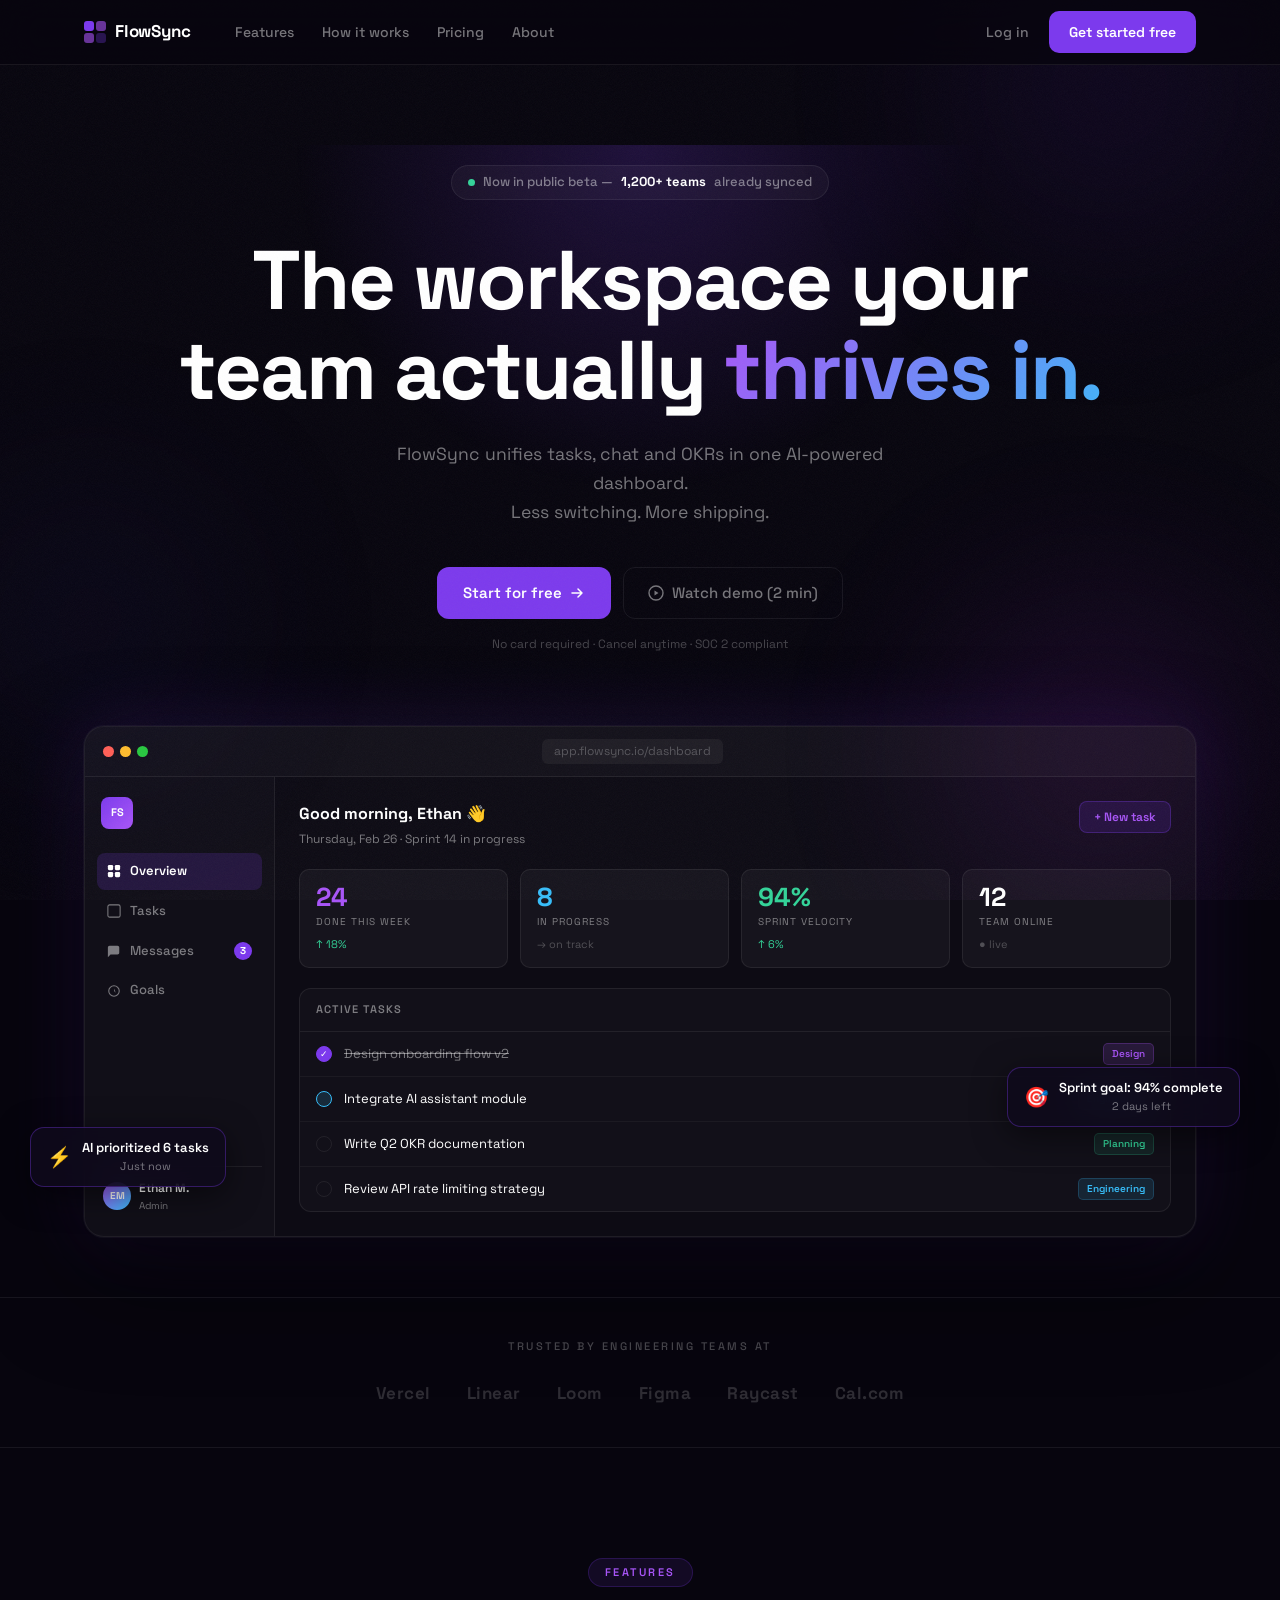
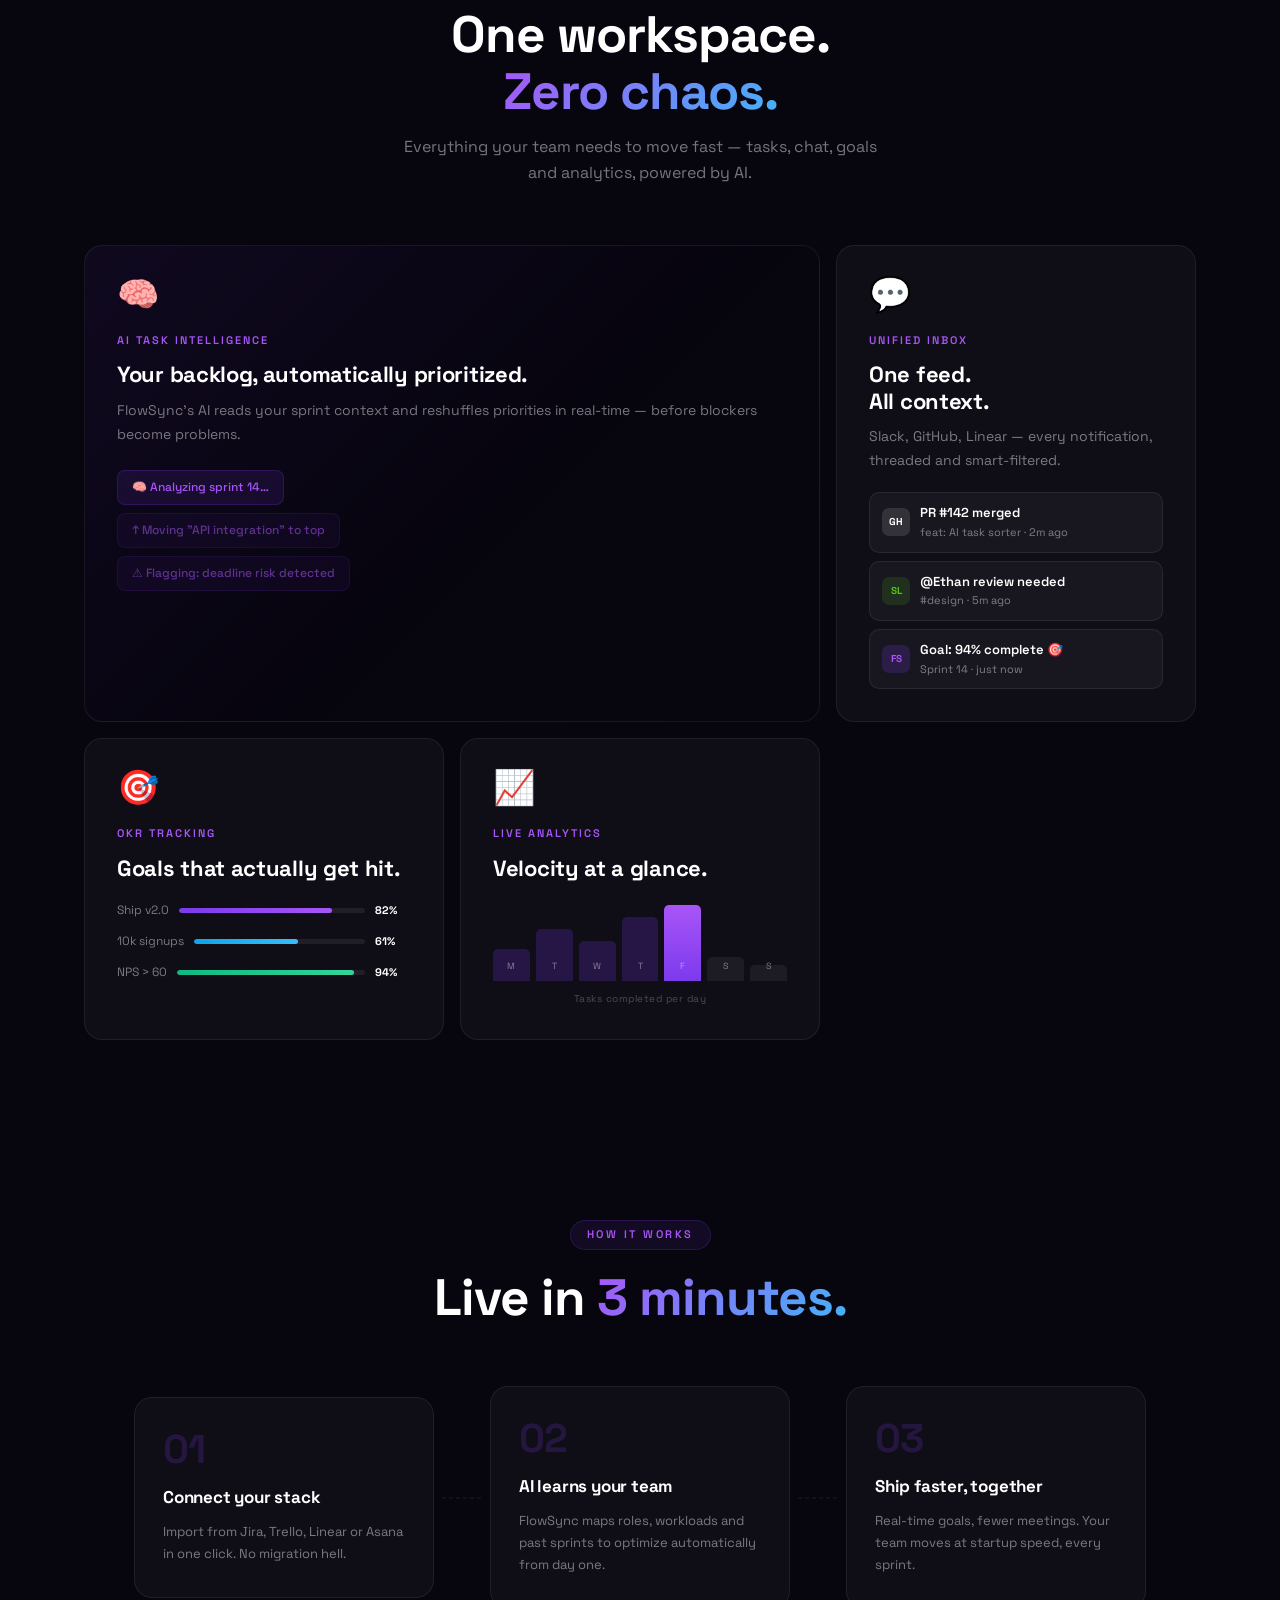
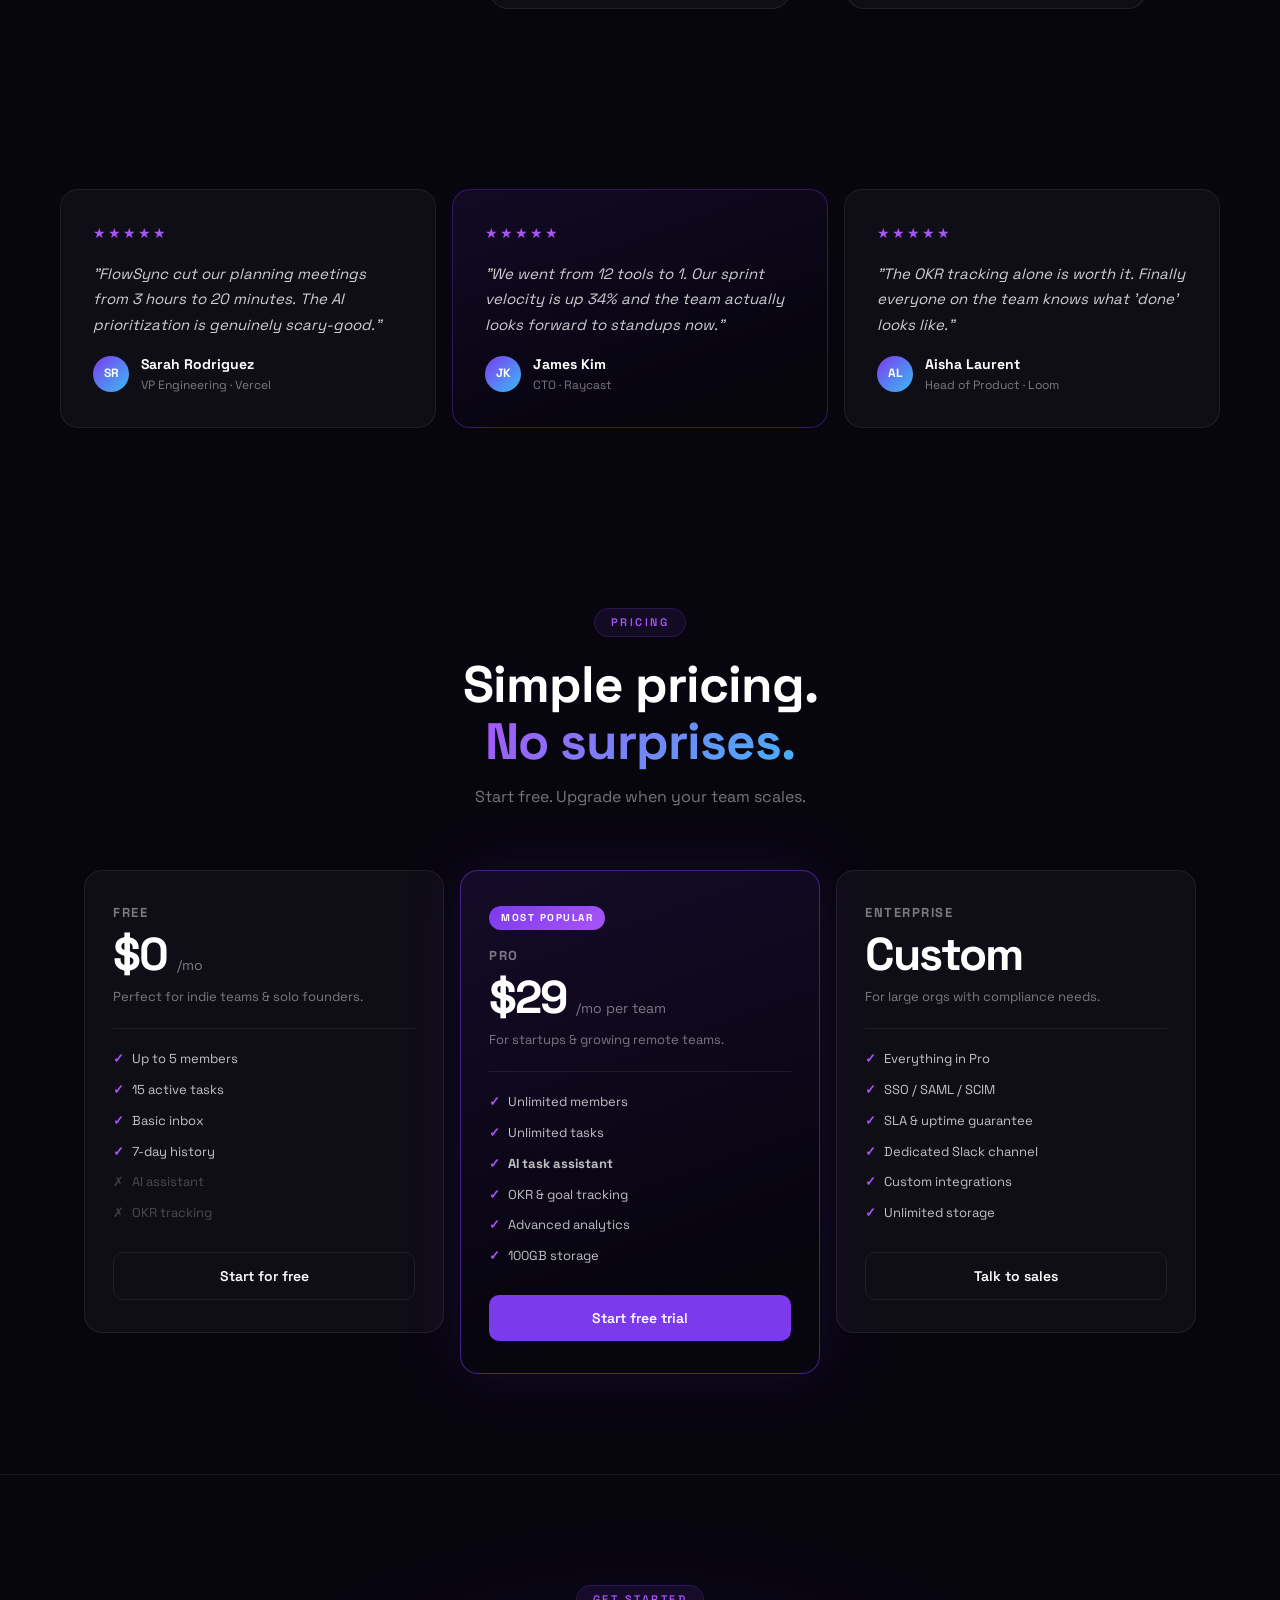
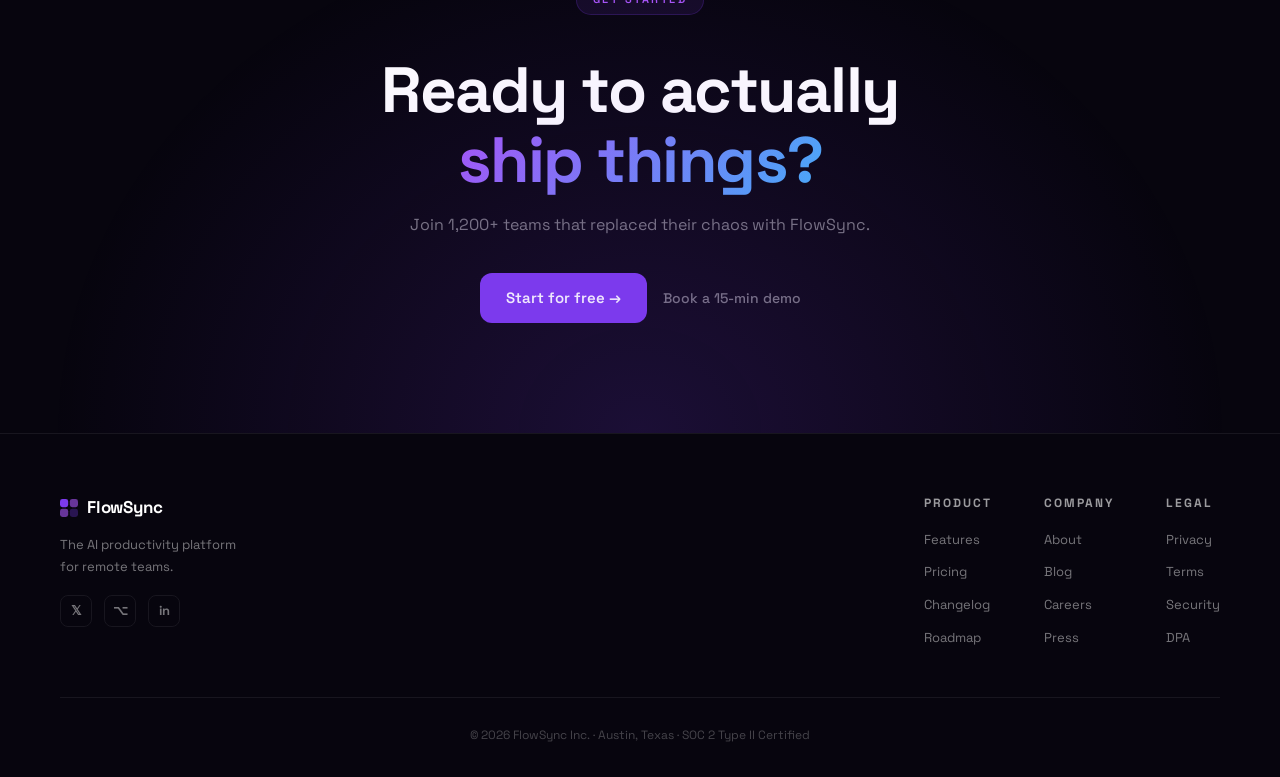
==== index.html @ 01956b4b "Initial commit: Rebuilt FlowSync with premium design" ====
<!DOCTYPE html>
<html lang="en">

<head>
    <meta charset="UTF-8">
    <meta name="viewport" content="width=device-width, initial-scale=1.0">
    <meta name="description"
        content="FlowSync — AI-powered productivity platform. Sync tasks, communication and goals in one intelligent dashboard.">
    <title>FlowSync — Ship Faster, Together</title>
    <link rel="preconnect" href="https://fonts.googleapis.com">
    <link rel="preconnect" href="https://fonts.gstatic.com" crossorigin>
    <link href="https://fonts.googleapis.com/css2?family=Space+Grotesk:wght@300;400;500;600;700&display=swap"
        rel="stylesheet">
    <link rel="stylesheet" href="style.css">
</head>

<body>

    <!-- Grain texture overlay -->
    <div class="grain" aria-hidden="true"></div>

    <!-- Ambient background orbs -->
    <div class="bg-orbs" aria-hidden="true">
        <div class="orb orb-1"></div>
        <div class="orb orb-2"></div>
        <div class="orb orb-3"></div>
    </div>

    <!-- ===================== NAVBAR ===================== -->
    <header class="navbar" id="top">
        <div class="nav-wrap">
            <a href="#" class="logo">
                <svg width="22" height="22" viewBox="0 0 22 22" fill="none">
                    <rect width="10" height="10" rx="3" fill="#7c3aed" />
                    <rect x="12" y="0" width="10" height="10" rx="3" fill="#a855f7" opacity=".6" />
                    <rect x="0" y="12" width="10" height="10" rx="3" fill="#a855f7" opacity=".6" />
                    <rect x="12" y="12" width="10" height="10" rx="3" fill="#7c3aed" opacity=".3" />
                </svg>
                FlowSync
            </a>
            <nav class="nav-links" aria-label="Main navigation">
                <a href="#features">Features</a>
                <a href="#how">How it works</a>
                <a href="#pricing">Pricing</a>
                <a href="#about">About</a>
            </nav>
            <div class="nav-right">
                <a href="#" class="link-muted">Log in</a>
                <a href="#" class="btn-cta">Get started free</a>
            </div>
            <button class="burger" id="burger" aria-label="Menu">
                <span></span><span></span><span></span>
            </button>
        </div>
        <div class="mob-nav" id="mobNav">
            <a href="#features">Features</a>
            <a href="#how">How it works</a>
            <a href="#pricing">Pricing</a>
            <a href="#about">About</a>
            <a href="#" class="btn-cta" style="text-align:center">Get started free</a>
        </div>
    </header>

    <!-- ===================== HERO ===================== -->
    <section class="hero">

        <!-- Glow behind headline -->
        <div class="hero-glow" aria-hidden="true"></div>

        <div class="hero-eyebrow">
            <span class="dot-pulse"></span>
            Now in public beta — <strong>1,200+ teams</strong> already synced
        </div>

        <h1 class="hero-h1">
            The workspace your<br>
            team actually <span class="shimmer-text" id="rotateWord">ships in.</span>
        </h1>

        <p class="hero-p">
            FlowSync unifies tasks, chat and OKRs in one AI-powered dashboard.<br class="br-hide">
            Less switching. More shipping.
        </p>

        <div class="hero-actions">
            <a href="#" class="btn-cta btn-lg">
                Start for free
                <svg width="16" height="16" viewBox="0 0 16 16" fill="none">
                    <path d="M3 8h10M9 4l4 4-4 4" stroke="currentColor" stroke-width="1.5" stroke-linecap="round"
                        stroke-linejoin="round" />
                </svg>
            </a>
            <a href="#" class="btn-ghost-lg">
                <svg width="16" height="16" viewBox="0 0 16 16" fill="none">
                    <circle cx="8" cy="8" r="7" stroke="currentColor" stroke-width="1.4" />
                    <path d="M6.5 5.5l4 2.5-4 2.5V5.5z" fill="currentColor" />
                </svg>
                Watch demo (2 min)
            </a>
        </div>

        <p class="hero-fine">No card required · Cancel anytime · SOC 2 compliant</p>

        <!-- Product screenshot -->
        <div class="product-frame">
            <div class="frame-topbar">
                <div class="frame-dots">
                    <span class="fdot r"></span><span class="fdot y"></span><span class="fdot g"></span>
                </div>
                <div class="frame-url">app.flowsync.io/dashboard</div>
                <div style="width:60px"></div>
            </div>
            <div class="frame-body">
                <!-- Left sidebar -->
                <div class="f-sidebar">
                    <div class="f-sidebar-logo">FS</div>
                    <nav class="f-sidebar-nav">
                        <a class="f-link active"><svg width="14" height="14" viewBox="0 0 16 16" fill="currentColor">
                                <rect x="1" y="1" width="6" height="6" rx="1.5" />
                                <rect x="9" y="1" width="6" height="6" rx="1.5" />
                                <rect x="1" y="9" width="6" height="6" rx="1.5" />
                                <rect x="9" y="9" width="6" height="6" rx="1.5" />
                            </svg> Overview</a>
                        <a class="f-link"><svg width="14" height="14" viewBox="0 0 16 16" fill="currentColor">
                                <path d="M3 5h10M3 8h7M3 11h5" />
                                <rect x="1" y="1" width="14" height="14" rx="2" stroke="currentColor" stroke-width="1.2"
                                    fill="none" />
                            </svg> Tasks</a>
                        <a class="f-link"><svg width="14" height="14" viewBox="0 0 16 16" fill="currentColor">
                                <path d="M14 10c0 1.1-.9 2-2 2H4l-3 3V4c0-1.1.9-2 2-2h9c1.1 0 2 .9 2 2v6z" />
                            </svg> Messages <span class="badge">3</span></a>
                        <a class="f-link"><svg width="14" height="14" viewBox="0 0 16 16" fill="currentColor">
                                <circle cx="8" cy="8" r="6" stroke="currentColor" stroke-width="1.2" fill="none" />
                                <path d="M8 5v3l2 2" />
                            </svg> Goals</a>
                    </nav>
                    <div class="f-sidebar-foot">
                        <div class="f-avatar">EM</div>
                        <div>
                            <div class="f-name">Ethan M.</div>
                            <div class="f-role">Admin</div>
                        </div>
                    </div>
                </div>

                <!-- Main content -->
                <div class="f-main">
                    <div class="f-header">
                        <div>
                            <div class="f-title">Good morning, Ethan 👋</div>
                            <div class="f-sub">Thursday, Feb 26 · Sprint 14 in progress</div>
                        </div>
                        <button class="f-btn">+ New task</button>
                    </div>

                    <!-- Stat row -->
                    <div class="f-stats">
                        <div class="f-stat">
                            <div class="f-stat-val" style="color:#a855f7">24</div>
                            <div class="f-stat-label">Done this week</div>
                            <div class="f-stat-trend up">↑ 18%</div>
                        </div>
                        <div class="f-stat">
                            <div class="f-stat-val" style="color:#38bdf8">8</div>
                            <div class="f-stat-label">In progress</div>
                            <div class="f-stat-trend">→ on track</div>
                        </div>
                        <div class="f-stat">
                            <div class="f-stat-val" style="color:#34d399">94%</div>
                            <div class="f-stat-label">Sprint velocity</div>
                            <div class="f-stat-trend up">↑ 6%</div>
                        </div>
                        <div class="f-stat">
                            <div class="f-stat-val">12</div>
                            <div class="f-stat-label">Team online</div>
                            <div class="f-stat-trend">● live</div>
                        </div>
                    </div>

                    <!-- Task list -->
                    <div class="f-tasks">
                        <div class="f-task-head">Active tasks</div>
                        <div class="f-task done">
                            <span class="f-check done-c">✓</span>
                            <span class="f-task-text">Design onboarding flow v2</span>
                            <span class="f-tag design">Design</span>
                        </div>
                        <div class="f-task inprog">
                            <span class="f-check prog-c"></span>
                            <span class="f-task-text">Integrate AI assistant module</span>
                            <span class="f-tag eng">Engineering</span>
                        </div>
                        <div class="f-task">
                            <span class="f-check"></span>
                            <span class="f-task-text">Write Q2 OKR documentation</span>
                            <span class="f-tag plan">Planning</span>
                        </div>
                        <div class="f-task">
                            <span class="f-check"></span>
                            <span class="f-task-text">Review API rate limiting strategy</span>
                            <span class="f-tag eng">Engineering</span>
                        </div>
                    </div>
                </div>
            </div>
        </div>

        <!-- Floating badges -->
        <div class="float-badge badge-a">
            <span class="badge-icon">⚡</span>
            <div>
                <div class="badge-title">AI prioritized 6 tasks</div>
                <div class="badge-sub">Just now</div>
            </div>
        </div>
        <div class="float-badge badge-b">
            <span class="badge-icon">🎯</span>
            <div>
                <div class="badge-title">Sprint goal: 94% complete</div>
                <div class="badge-sub">2 days left</div>
            </div>
        </div>

    </section>

    <!-- ===================== LOGOS ===================== -->
    <div class="logo-strip">
        <p class="logo-strip-label">Trusted by engineering teams at</p>
        <div class="logo-row">
            <span>Vercel</span><span>Linear</span><span>Loom</span>
            <span>Figma</span><span>Raycast</span><span>Cal.com</span>
        </div>
    </div>

    <!-- ===================== FEATURES (BENTO) ===================== -->
    <section class="bento-section" id="features">
        <div class="section-cap">
            <div class="eyebrow-tag">Features</div>
            <h2 class="section-h2">One workspace.<br><span class="g-text">Zero chaos.</span></h2>
            <p class="section-p">Everything your team needs to move fast — tasks, chat, goals and analytics, powered by
                AI.</p>
        </div>

        <div class="bento-grid">
            <!-- Big card -->
            <div class="bento-card span2 card-ai">
                <div class="bento-icon-wrap"><span class="feature-icon">🧠</span></div>
                <div class="bento-label">AI Task Intelligence</div>
                <h3>Your backlog, automatically prioritized.</h3>
                <p>FlowSync's AI reads your sprint context and reshuffles priorities in real-time — before blockers
                    become problems.</p>
                <div class="ai-pill-row">
                    <div class="ai-pill">🧠 Analyzing sprint 14…</div>
                    <div class="ai-pill dim">↑ Moving "API integration" to top</div>
                    <div class="ai-pill dim">⚠ Flagging: deadline risk detected</div>
                </div>
            </div>

            <!-- Tall card -->
            <div class="bento-card card-inbox">
                <div class="bento-icon-wrap"><span class="feature-icon">💬</span></div>
                <div class="bento-label">Unified Inbox</div>
                <h3>One feed.<br>All context.</h3>
                <p>Slack, GitHub, Linear — every notification, threaded and smart-filtered.</p>
                <div class="inbox-preview">
                    <div class="inbox-item">
                        <span class="inbox-src gh">GH</span>
                        <div class="inbox-body">
                            <div class="inbox-title">PR #142 merged</div>
                            <div class="inbox-meta">feat: AI task sorter · 2m ago</div>
                        </div>
                    </div>
                    <div class="inbox-item">
                        <span class="inbox-src sl">SL</span>
                        <div class="inbox-body">
                            <div class="inbox-title">@Ethan review needed</div>
                            <div class="inbox-meta">#design · 5m ago</div>
                        </div>
                    </div>
                    <div class="inbox-item">
                        <span class="inbox-src fs">FS</span>
                        <div class="inbox-body">
                            <div class="inbox-title">Goal: 94% complete 🎯</div>
                            <div class="inbox-meta">Sprint 14 · just now</div>
                        </div>
                    </div>
                </div>
            </div>

            <!-- Small cards row -->
            <div class="bento-card card-goals">
                <div class="bento-icon-wrap"><span class="feature-icon">🎯</span></div>
                <div class="bento-label">OKR Tracking</div>
                <h3>Goals that actually get hit.</h3>
                <div class="goal-bars">
                    <div class="goal-row">
                        <span>Ship v2.0</span>
                        <div class="gbar">
                            <div class="gbar-fill" style="width:82%"></div>
                        </div>
                        <span class="gpct">82%</span>
                    </div>
                    <div class="goal-row">
                        <span>10k signups</span>
                        <div class="gbar">
                            <div class="gbar-fill g2" style="width:61%"></div>
                        </div>
                        <span class="gpct">61%</span>
                    </div>
                    <div class="goal-row">
                        <span>NPS &gt; 60</span>
                        <div class="gbar">
                            <div class="gbar-fill g3" style="width:94%"></div>
                        </div>
                        <span class="gpct">94%</span>
                    </div>
                </div>
            </div>

            <div class="bento-card card-analytics">
                <div class="bento-icon-wrap"><span class="feature-icon">📈</span></div>
                <div class="bento-label">Live Analytics</div>
                <h3>Velocity at a glance.</h3>
                <div class="chart-bars">
                    <div class="bar" style="height:40%"><span>M</span></div>
                    <div class="bar" style="height:65%"><span>T</span></div>
                    <div class="bar" style="height:50%"><span>W</span></div>
                    <div class="bar" style="height:80%"><span>T</span></div>
                    <div class="bar" style="height:95%; background: linear-gradient(to top,#7c3aed,#a855f7)">
                        <span>F</span>
                    </div>
                    <div class="bar dim" style="height:30%"><span>S</span></div>
                    <div class="bar dim" style="height:20%"><span>S</span></div>
                </div>
                <div class="chart-legend">Tasks completed per day</div>
            </div>
        </div>
    </section>

    <!-- ===================== HOW IT WORKS ===================== -->
    <section class="how-section" id="how">
        <div class="section-cap">
            <div class="eyebrow-tag">How it works</div>
            <h2 class="section-h2">Live in <span class="g-text">3 minutes.</span></h2>
        </div>
        <div class="steps-row">
            <div class="step-item">
                <div class="step-num">01</div>
                <h3>Connect your stack</h3>
                <p>Import from Jira, Trello, Linear or Asana in one click. No migration hell.</p>
            </div>
            <div class="step-connector" aria-hidden="true">
                <svg width="40" height="2" viewBox="0 0 40 2">
                    <line x1="0" y1="1" x2="40" y2="1" stroke="rgba(255,255,255,.12)" stroke-width="1.5"
                        stroke-dasharray="4 3" />
                </svg>
            </div>
            <div class="step-item">
                <div class="step-num">02</div>
                <h3>AI learns your team</h3>
                <p>FlowSync maps roles, workloads and past sprints to optimize automatically from day one.</p>
            </div>
            <div class="step-connector" aria-hidden="true">
                <svg width="40" height="2" viewBox="0 0 40 2">
                    <line x1="0" y1="1" x2="40" y2="1" stroke="rgba(255,255,255,.12)" stroke-width="1.5"
                        stroke-dasharray="4 3" />
                </svg>
            </div>
            <div class="step-item">
                <div class="step-num">03</div>
                <h3>Ship faster, together</h3>
                <p>Real-time goals, fewer meetings. Your team moves at startup speed, every sprint.</p>
            </div>
        </div>
    </section>

    <!-- ===================== TESTIMONIALS ===================== -->
    <section class="testimonials">
        <div class="testi-grid">
            <div class="testi-card">
                <div class="stars">★★★★★</div>
                <p>"FlowSync cut our planning meetings from 3 hours to 20 minutes. The AI prioritization is genuinely
                    scary-good."</p>
                <div class="testi-author">
                    <div class="testi-avatar">SR</div>
                    <div>
                        <div class="testi-name">Sarah Rodriguez</div>
                        <div class="testi-role">VP Engineering · Vercel</div>
                    </div>
                </div>
            </div>
            <div class="testi-card featured-card">
                <div class="stars">★★★★★</div>
                <p>"We went from 12 tools to 1. Our sprint velocity is up 34% and the team actually looks forward to
                    standups now."</p>
                <div class="testi-author">
                    <div class="testi-avatar">JK</div>
                    <div>
                        <div class="testi-name">James Kim</div>
                        <div class="testi-role">CTO · Raycast</div>
                    </div>
                </div>
            </div>
            <div class="testi-card">
                <div class="stars">★★★★★</div>
                <p>"The OKR tracking alone is worth it. Finally everyone on the team knows what 'done' looks like."</p>
                <div class="testi-author">
                    <div class="testi-avatar">AL</div>
                    <div>
                        <div class="testi-name">Aisha Laurent</div>
                        <div class="testi-role">Head of Product · Loom</div>
                    </div>
                </div>
            </div>
        </div>
    </section>

    <!-- ===================== PRICING ===================== -->
    <section class="pricing-section" id="pricing">
        <div class="section-cap">
            <div class="eyebrow-tag">Pricing</div>
            <h2 class="section-h2">Simple pricing.<br><span class="g-text">No surprises.</span></h2>
            <p class="section-p">Start free. Upgrade when your team scales.</p>
        </div>
        <div class="price-grid">
            <div class="price-card">
                <div class="plan-tier">Free</div>
                <div class="plan-cost">$0 <span class="per">/mo</span></div>
                <p class="plan-tagline">Perfect for indie teams & solo founders.</p>
                <hr class="price-rule">
                <ul class="plan-list">
                    <li><span class="li-check">✓</span> Up to 5 members</li>
                    <li><span class="li-check">✓</span> 15 active tasks</li>
                    <li><span class="li-check">✓</span> Basic inbox</li>
                    <li><span class="li-check">✓</span> 7-day history</li>
                    <li class="li-off"><span>✗</span> AI assistant</li>
                    <li class="li-off"><span>✗</span> OKR tracking</li>
                </ul>
                <a href="#" class="btn-outline-plan">Start for free</a>
            </div>

            <div class="price-card price-hero">
                <div class="popular-chip">Most popular</div>
                <div class="plan-tier">Pro</div>
                <div class="plan-cost">$29 <span class="per">/mo per team</span></div>
                <p class="plan-tagline">For startups & growing remote teams.</p>
                <hr class="price-rule">
                <ul class="plan-list">
                    <li><span class="li-check">✓</span> Unlimited members</li>
                    <li><span class="li-check">✓</span> Unlimited tasks</li>
                    <li><span class="li-check">✓</span> <strong>AI task assistant</strong></li>
                    <li><span class="li-check">✓</span> OKR & goal tracking</li>
                    <li><span class="li-check">✓</span> Advanced analytics</li>
                    <li><span class="li-check">✓</span> 100GB storage</li>
                </ul>
                <a href="#" class="btn-cta-plan">Start free trial</a>
            </div>

            <div class="price-card">
                <div class="plan-tier">Enterprise</div>
                <div class="plan-cost">Custom</div>
                <p class="plan-tagline">For large orgs with compliance needs.</p>
                <hr class="price-rule">
                <ul class="plan-list">
                    <li><span class="li-check">✓</span> Everything in Pro</li>
                    <li><span class="li-check">✓</span> SSO / SAML / SCIM</li>
                    <li><span class="li-check">✓</span> SLA & uptime guarantee</li>
                    <li><span class="li-check">✓</span> Dedicated Slack channel</li>
                    <li><span class="li-check">✓</span> Custom integrations</li>
                    <li><span class="li-check">✓</span> Unlimited storage</li>
                </ul>
                <a href="#" class="btn-outline-plan">Talk to sales</a>
            </div>
        </div>
    </section>

    <!-- ===================== FINAL CTA ===================== -->
    <section class="cta-banner">
        <div class="cta-glow" aria-hidden="true"></div>
        <div class="eyebrow-tag">Get started</div>
        <h2 class="cta-h2">Ready to actually<br><span class="g-text">ship things?</span></h2>
        <p class="cta-p">Join 1,200+ teams that replaced their chaos with FlowSync.</p>
        <div class="cta-actions">
            <a href="#" class="btn-cta btn-lg">Start for free →</a>
            <a href="#" class="cta-link">Book a 15-min demo</a>
        </div>
    </section>

    <!-- ===================== FOOTER ===================== -->
    <footer class="site-footer">
        <div class="footer-grid">
            <div class="footer-brand">
                <div class="logo" style="margin-bottom:12px">
                    <svg width="18" height="18" viewBox="0 0 22 22" fill="none">
                        <rect width="10" height="10" rx="3" fill="#7c3aed" />
                        <rect x="12" y="0" width="10" height="10" rx="3" fill="#a855f7" opacity=".6" />
                        <rect x="0" y="12" width="10" height="10" rx="3" fill="#a855f7" opacity=".6" />
                        <rect x="12" y="12" width="10" height="10" rx="3" fill="#7c3aed" opacity=".3" />
                    </svg>
                    FlowSync
                </div>
                <p>The AI productivity platform<br>for remote teams.</p>
                <div class="social-row">
                    <a href="#" aria-label="Twitter">𝕏</a>
                    <a href="#" aria-label="GitHub">⌥</a>
                    <a href="#" aria-label="LinkedIn">in</a>
                </div>
            </div>
            <div class="footer-cols">
                <div class="fcol">
                    <h4>Product</h4>
                    <a href="#">Features</a><a href="#">Pricing</a><a href="#">Changelog</a><a href="#">Roadmap</a>
                </div>
                <div class="fcol">
                    <h4>Company</h4>
                    <a href="#">About</a><a href="#">Blog</a><a href="#">Careers</a><a href="#">Press</a>
                </div>
                <div class="fcol">
                    <h4>Legal</h4>
                    <a href="#">Privacy</a><a href="#">Terms</a><a href="#">Security</a><a href="#">DPA</a>
                </div>
            </div>
        </div>
        <div class="footer-bottom">
            © 2026 FlowSync Inc. · Austin, Texas · SOC 2 Type II Certified
        </div>
    </footer>

    <script>
        // Burger menu
        document.getElementById('burger').addEventListener('click', function () {
            document.getElementById('mobNav').classList.toggle('open');
        });

        // Rotating headline word
        const words = ['ships in.', 'thrives in.', 'scales in.', 'wins in.'];
        let wi = 0;
        const el = document.getElementById('rotateWord');
        if (el) {
            setInterval(() => {
                el.style.opacity = '0';
                setTimeout(() => {
                    wi = (wi + 1) % words.length;
                    el.textContent = words[wi];
                    el.style.opacity = '1';
                }, 300);
            }, 2800);
        }

        // --- Scroll Reveal Logic ---
        const cards = document.querySelectorAll('.bento-card');
        const revealObserver = new IntersectionObserver((entries) => {
            entries.forEach(entry => {
                if (entry.isIntersecting) {
                    entry.target.classList.add('revealed');
                    revealObserver.unobserve(entry.target);
                }
            });
        }, { threshold: 0.1, rootMargin: '0px 0px -50px 0px' });

        cards.forEach((card, i) => {
            card.style.transitionDelay = `${i * 100}ms`;
            revealObserver.observe(card);
        });
    </script>
</body>

</html>
---- style.css ----
/* ============================================
   FLOWSYNC — Premium UI System
   Inspired by Linear.app / Vercel / Stripe
   ============================================ */

/* ---------- Variables ---------- */
:root {
    --bg: #07050e;
    --surface: rgba(255, 255, 255, 0.035);
    --border: rgba(255, 255, 255, 0.07);
    --border-hi: rgba(124, 58, 237, 0.45);
    --p: #7c3aed;
    --p-light: #a855f7;
    --p-glow: rgba(124, 58, 237, 0.18);
    --white: #ffffff;
    --muted: rgba(255, 255, 255, 0.45);
    --muted2: rgba(255, 255, 255, 0.25);
    --radius: 18px;
    --radius-sm: 10px;
    --font: 'Space Grotesk', sans-serif;
    --max: 1160px;
}

/* ---------- Reset ---------- */
*,
*::before,
*::after {
    box-sizing: border-box;
    margin: 0;
    padding: 0;
}

html {
    scroll-behavior: smooth;
}

body {
    font-family: var(--font);
    background: var(--bg);
    color: var(--white);
    font-size: 16px;
    line-height: 1.6;
    -webkit-font-smoothing: antialiased;
    overflow-x: hidden;
}

/* ---------- Grain overlay ---------- */
.grain {
    position: fixed;
    inset: 0;
    z-index: 9;
    pointer-events: none;
    opacity: 0.042;
    background-image: url("data:image/svg+xml,%3Csvg xmlns='http://www.w3.org/2000/svg' width='300' height='300'%3E%3Cfilter id='n'%3E%3CfeTurbulence type='fractalNoise' baseFrequency='0.78' numOctaves='4' stitchTiles='stitch'/%3E%3C/filter%3E%3Crect width='300' height='300' filter='url(%23n)'/%3E%3C/svg%3E");
    background-size: 180px 180px;
}

/* ---------- Ambient orbs ---------- */
.bg-orbs {
    position: fixed;
    inset: 0;
    z-index: 0;
    pointer-events: none;
    overflow: hidden;
}

.orb {
    position: absolute;
    border-radius: 50%;
    filter: blur(100px);
}

.orb-1 {
    width: 500px;
    height: 500px;
    background: radial-gradient(circle, rgba(109, 40, 217, .65) 0%, transparent 65%);
    top: -160px;
    right: -80px;
    opacity: .22;
    animation: drift1 22s ease-in-out infinite alternate;
}

.orb-2 {
    width: 420px;
    height: 420px;
    background: radial-gradient(circle, rgba(192, 38, 211, .75) 0%, rgba(147, 51, 234, .3) 50%, transparent 70%);
    bottom: -60px;
    right: -30px;
    opacity: .24;
    animation: drift2 26s ease-in-out infinite alternate;
}

.orb-3 {
    width: 380px;
    height: 380px;
    background: radial-gradient(circle, rgba(55, 48, 163, .7) 0%, transparent 70%);
    bottom: 10%;
    left: -100px;
    opacity: .2;
    animation: drift3 30s ease-in-out infinite alternate;
}

@keyframes drift1 {
    0% {
        transform: translate(0, 0) scale(1);
    }

    50% {
        transform: translate(-40px, 60px) scale(1.08);
    }

    100% {
        transform: translate(30px, -40px) scale(.96);
    }
}

@keyframes drift2 {
    0% {
        transform: translate(0, 0) scale(1);
    }

    50% {
        transform: translate(50px, -50px) scale(1.1);
    }

    100% {
        transform: translate(-30px, 40px) scale(.93);
    }
}

@keyframes drift3 {
    0% {
        transform: translate(0, 0) scale(1);
    }

    100% {
        transform: translate(60px, -40px) scale(1.12);
    }
}

/* Elevate content above orbs */
header,
section,
div.logo-strip,
div.testimonials,
footer {
    position: relative;
    z-index: 1;
}

/* ---------- Utility ---------- */
.g-text {
    background: linear-gradient(130deg, var(--p-light) 0%, #38bdf8 60%, var(--p-light) 100%);
    background-size: 200%;
    -webkit-background-clip: text;
    -webkit-text-fill-color: transparent;
    background-clip: text;
    animation: shimmer 5s linear infinite;
}

@keyframes shimmer {
    0% {
        background-position: 0%
    }

    100% {
        background-position: 200%
    }
}

.shimmer-text {
    background: linear-gradient(130deg, var(--p-light) 0%, #38bdf8 60%, var(--p-light) 100%);
    background-size: 200%;
    -webkit-background-clip: text;
    -webkit-text-fill-color: transparent;
    background-clip: text;
    animation: shimmer 4s linear infinite;
    transition: opacity .3s;
}

/* ============================================
   NAVBAR
   ============================================ */
.navbar {
    position: sticky;
    top: 0;
    z-index: 100;
    background: rgba(7, 5, 14, .75);
    backdrop-filter: blur(20px);
    -webkit-backdrop-filter: blur(20px);
    border-bottom: 1px solid var(--border);
}

.nav-wrap {
    max-width: var(--max);
    margin: 0 auto;
    padding: 0 24px;
    height: 64px;
    display: flex;
    align-items: center;
    gap: 32px;
}

.logo {
    display: flex;
    align-items: center;
    gap: 9px;
    font-size: 17px;
    font-weight: 700;
    color: var(--white);
    text-decoration: none;
    letter-spacing: -.2px;
    white-space: nowrap;
}

.nav-links {
    display: flex;
    gap: 2px;
    flex: 1;
}

.nav-links a {
    color: var(--muted);
    text-decoration: none;
    font-size: 14px;
    font-weight: 500;
    padding: 7px 13px;
    border-radius: 8px;
    transition: color .18s, background .18s;
}

.nav-links a:hover {
    color: var(--white);
    background: rgba(255, 255, 255, .05);
}

.nav-right {
    display: flex;
    align-items: center;
    gap: 8px;
}

.link-muted {
    color: var(--muted);
    text-decoration: none;
    font-size: 14px;
    font-weight: 500;
    padding: 8px 12px;
    transition: color .18s;
}

.link-muted:hover {
    color: var(--white);
}

.btn-cta {
    display: inline-flex;
    align-items: center;
    gap: 7px;
    background: var(--p);
    color: #fff;
    font-weight: 600;
    font-size: 14px;
    padding: 10px 20px;
    border-radius: 10px;
    text-decoration: none;
    transition: background .2s, transform .2s, box-shadow .2s;
    border: none;
    cursor: pointer;
    font-family: var(--font);
}

.btn-cta:hover {
    background: var(--p-light);
    transform: translateY(-1px);
    box-shadow: 0 8px 24px rgba(124, 58, 237, .4);
}

.burger {
    display: none;
    flex-direction: column;
    gap: 5px;
    background: none;
    border: 1px solid var(--border);
    padding: 8px 10px;
    border-radius: 8px;
    cursor: pointer;
    margin-left: auto;
}

.burger span {
    display: block;
    width: 18px;
    height: 1.5px;
    background: var(--white);
    border-radius: 2px;
}

.mob-nav {
    display: none;
    flex-direction: column;
    gap: 4px;
    padding: 14px 24px 18px;
    border-top: 1px solid var(--border);
}

.mob-nav.open {
    display: flex;
}

.mob-nav a {
    color: var(--muted);
    text-decoration: none;
    font-size: 15px;
    font-weight: 500;
    padding: 10px 12px;
    border-radius: 8px;
    transition: color .18s, background .18s;
}

.mob-nav a:hover {
    color: var(--white);
    background: rgba(255, 255, 255, .05);
}

/* ============================================
   HERO
   ============================================ */
.hero {
    max-width: var(--max);
    margin: 0 auto;
    padding: 100px 24px 60px;
    text-align: center;
    position: relative;
}

.hero-glow {
    position: absolute;
    top: 80px;
    left: 50%;
    transform: translateX(-50%);
    width: 700px;
    height: 350px;
    background: radial-gradient(ellipse at 50% 0%, rgba(124, 58, 237, .2) 0%, transparent 70%);
    pointer-events: none;
}

.hero-eyebrow {
    display: inline-flex;
    align-items: center;
    gap: 8px;
    font-size: 13px;
    font-weight: 500;
    color: var(--muted);
    background: var(--surface);
    border: 1px solid var(--border);
    padding: 6px 16px;
    border-radius: 999px;
    margin-bottom: 36px;
    animation: fadeUp .55s ease both;
}

.hero-eyebrow strong {
    color: var(--white);
}

.dot-pulse {
    width: 7px;
    height: 7px;
    border-radius: 50%;
    background: #34d399;
    animation: pulse 2s ease-in-out infinite;
}

@keyframes pulse {

    0%,
    100% {
        box-shadow: 0 0 0 0 rgba(52, 211, 153, .4)
    }

    50% {
        box-shadow: 0 0 0 6px rgba(52, 211, 153, 0)
    }
}

.hero-h1 {
    font-size: clamp(2.8rem, 6.5vw, 5.2rem);
    font-weight: 700;
    line-height: 1.08;
    letter-spacing: -2px;
    margin-bottom: 24px;
    animation: fadeUp .55s ease .08s both;
}

.hero-p {
    font-size: 1.1rem;
    color: var(--muted);
    max-width: 500px;
    margin: 0 auto 40px;
    font-weight: 400;
    line-height: 1.65;
    animation: fadeUp .55s ease .16s both;
}

.br-hide {
    display: inline;
}

.hero-actions {
    display: flex;
    gap: 12px;
    justify-content: center;
    flex-wrap: wrap;
    margin-bottom: 16px;
    animation: fadeUp .55s ease .22s both;
}

.btn-lg {
    font-size: 15px;
    padding: 13px 26px;
    border-radius: 12px;
}

.btn-ghost-lg {
    display: inline-flex;
    align-items: center;
    gap: 8px;
    color: var(--muted);
    text-decoration: none;
    font-size: 15px;
    font-weight: 500;
    padding: 13px 24px;
    border-radius: 12px;
    border: 1px solid var(--border);
    transition: color .2s, border-color .2s, background .2s;
}

.btn-ghost-lg:hover {
    color: var(--white);
    border-color: rgba(255, 255, 255, .18);
    background: rgba(255, 255, 255, .04);
}

.hero-fine {
    font-size: 12px;
    color: var(--muted2);
    margin-bottom: 72px;
    animation: fadeUp .55s ease .28s both;
}

/* Product frame */
.product-frame {
    background: rgba(255, 255, 255, .028);
    border: 1px solid var(--border);
    border-radius: 20px;
    overflow: hidden;
    box-shadow: 0 0 0 1px rgba(255, 255, 255, .04),
        0 40px 100px rgba(0, 0, 0, .6),
        0 0 80px var(--p-glow);
    animation: fadeUp .7s ease .35s both;
    text-align: left;
}

.frame-topbar {
    display: flex;
    align-items: center;
    justify-content: space-between;
    padding: 12px 18px;
    background: rgba(255, 255, 255, .025);
    border-bottom: 1px solid var(--border);
}

.frame-dots {
    display: flex;
    gap: 6px;
}

.fdot {
    width: 11px;
    height: 11px;
    border-radius: 50%;
}

.fdot.r {
    background: #ff5f57;
}

.fdot.y {
    background: #febc2e;
}

.fdot.g {
    background: #28c840;
}

.frame-url {
    font-size: 12px;
    color: var(--muted2);
    background: rgba(255, 255, 255, .05);
    padding: 3px 12px;
    border-radius: 6px;
}

.frame-body {
    display: flex;
    min-height: 340px;
}

/* Sidebar */
.f-sidebar {
    width: 190px;
    flex-shrink: 0;
    border-right: 1px solid var(--border);
    background: rgba(255, 255, 255, .015);
    padding: 20px 12px;
    display: flex;
    flex-direction: column;
    gap: 4px;
}

.f-sidebar-logo {
    width: 32px;
    height: 32px;
    border-radius: 8px;
    background: linear-gradient(135deg, var(--p), var(--p-light));
    display: flex;
    align-items: center;
    justify-content: center;
    font-size: 11px;
    font-weight: 800;
    color: #fff;
    margin-bottom: 20px;
    margin-left: 4px;
}

.f-sidebar-nav {
    display: flex;
    flex-direction: column;
    gap: 3px;
    flex: 1;
}

.f-link {
    display: flex;
    align-items: center;
    gap: 9px;
    color: var(--muted);
    font-size: 13px;
    font-weight: 500;
    padding: 8px 10px;
    border-radius: 8px;
    text-decoration: none;
    transition: all .18s;
    cursor: pointer;
}

.f-link.active {
    background: rgba(124, 58, 237, .18);
    color: var(--white);
    font-weight: 600;
}

.f-link:hover:not(.active) {
    background: rgba(255, 255, 255, .04);
    color: rgba(255, 255, 255, .7);
}

.badge {
    background: var(--p);
    color: #fff;
    font-size: 10px;
    font-weight: 700;
    padding: 1px 6px;
    border-radius: 999px;
    margin-left: auto;
}

.f-sidebar-foot {
    display: flex;
    align-items: center;
    gap: 8px;
    padding: 12px 6px 2px;
    border-top: 1px solid var(--border);
    margin-top: auto;
}

.f-avatar {
    width: 28px;
    height: 28px;
    border-radius: 50%;
    background: linear-gradient(135deg, #a855f7, #38bdf8);
    display: flex;
    align-items: center;
    justify-content: center;
    font-size: 10px;
    font-weight: 700;
    flex-shrink: 0;
}

.f-name {
    font-size: 12px;
    font-weight: 600;
}

.f-role {
    font-size: 10px;
    color: var(--muted);
}

/* Main panel */
.f-main {
    flex: 1;
    padding: 24px;
    display: flex;
    flex-direction: column;
    gap: 20px;
    min-width: 0;
}

.f-header {
    display: flex;
    justify-content: space-between;
    align-items: flex-start;
}

.f-title {
    font-size: 16px;
    font-weight: 700;
}

.f-sub {
    font-size: 12px;
    color: var(--muted);
    margin-top: 3px;
}

.f-btn {
    background: rgba(124, 58, 237, .15);
    border: 1px solid rgba(124, 58, 237, .3);
    color: var(--p-light);
    font-size: 12px;
    font-weight: 600;
    padding: 7px 14px;
    border-radius: 8px;
    cursor: pointer;
    font-family: var(--font);
    white-space: nowrap;
    transition: background .2s;
}

.f-btn:hover {
    background: rgba(124, 58, 237, .28);
}

.f-stats {
    display: grid;
    grid-template-columns: repeat(4, 1fr);
    gap: 12px;
}

.f-stat {
    background: rgba(255, 255, 255, .04);
    border: 1px solid var(--border);
    border-radius: 10px;
    padding: 14px 16px;
}

.f-stat-val {
    font-size: 26px;
    font-weight: 700;
    line-height: 1;
    margin-bottom: 4px;
}

.f-stat-label {
    font-size: 10px;
    color: var(--muted);
    text-transform: uppercase;
    letter-spacing: 1px;
    margin-bottom: 6px;
}

.f-stat-trend {
    font-size: 11px;
    color: var(--muted2);
}

.f-stat-trend.up {
    color: #34d399;
}

.f-tasks {
    background: rgba(255, 255, 255, .025);
    border: 1px solid var(--border);
    border-radius: 12px;
    overflow: hidden;
}

.f-task-head {
    font-size: 11px;
    font-weight: 600;
    text-transform: uppercase;
    letter-spacing: 1.2px;
    color: var(--muted);
    padding: 12px 16px;
    border-bottom: 1px solid var(--border);
}

.f-task {
    display: flex;
    align-items: center;
    gap: 12px;
    padding: 11px 16px;
    border-bottom: 1px solid rgba(255, 255, 255, .04);
    transition: background .18s;
}

.f-task:last-child {
    border-bottom: none;
}

.f-task:hover {
    background: rgba(255, 255, 255, .03);
}

.f-check {
    width: 16px;
    height: 16px;
    border-radius: 50%;
    border: 1.5px solid var(--border);
    flex-shrink: 0;
}

.done-c {
    background: #7c3aed;
    border-color: #7c3aed;
    display: flex;
    align-items: center;
    justify-content: center;
    font-size: 9px;
    color: #fff;
}

.prog-c {
    border-color: #38bdf8;
    background: rgba(56, 189, 248, .15);
}

.f-task-text {
    font-size: 13px;
    flex: 1;
}

.f-task.done .f-task-text {
    color: var(--muted);
    text-decoration: line-through;
}

.f-task.inprog .f-task-text {
    color: var(--white);
}

.f-tag {
    font-size: 10px;
    font-weight: 600;
    padding: 2px 8px;
    border-radius: 5px;
    white-space: nowrap;
}

.f-tag.design {
    background: rgba(168, 85, 247, .15);
    color: #a855f7;
    border: 1px solid rgba(168, 85, 247, .25);
}

.f-tag.eng {
    background: rgba(56, 189, 248, .12);
    color: #38bdf8;
    border: 1px solid rgba(56, 189, 248, .2);
}

.f-tag.plan {
    background: rgba(52, 211, 153, .1);
    color: #34d399;
    border: 1px solid rgba(52, 211, 153, .2);
}

/* Floating badges */
.float-badge {
    position: absolute;
    display: flex;
    align-items: center;
    gap: 10px;
    background: rgba(15, 10, 28, .85);
    border: 1px solid rgba(124, 58, 237, .35);
    backdrop-filter: blur(16px);
    padding: 10px 16px;
    border-radius: 14px;
    box-shadow: 0 8px 32px rgba(0, 0, 0, .5);
}

.badge-icon {
    font-size: 20px;
}

.badge-title {
    font-size: 13px;
    font-weight: 600;
}

.badge-sub {
    font-size: 11px;
    color: var(--muted);
}

.badge-a {
    bottom: 110px;
    left: -30px;
    animation: float 5s ease-in-out infinite;
}

.badge-b {
    bottom: 170px;
    right: -20px;
    animation: float 5s ease-in-out 1.5s infinite;
}

@keyframes float {

    0%,
    100% {
        transform: translateY(0)
    }

    50% {
        transform: translateY(-8px)
    }
}

@keyframes fadeUp {
    from {
        opacity: 0;
        transform: translateY(22px);
    }

    to {
        opacity: 1;
        transform: translateY(0);
    }
}

/* ============================================
   LOGO STRIP
   ============================================ */
.logo-strip {
    border-top: 1px solid var(--border);
    border-bottom: 1px solid var(--border);
    padding: 40px 24px;
    text-align: center;
}

.logo-strip-label {
    font-size: 11px;
    color: var(--muted2);
    text-transform: uppercase;
    letter-spacing: 2.5px;
    margin-bottom: 24px;
    font-weight: 500;
}

.logo-row {
    display: flex;
    justify-content: center;
    align-items: center;
    gap: 36px;
    flex-wrap: wrap;
}

.logo-row span {
    font-size: 17px;
    font-weight: 700;
    color: rgba(255, 255, 255, .16);
    letter-spacing: .5px;
    transition: color .2s;
    cursor: default;
}

.logo-row span:hover {
    color: rgba(255, 255, 255, .38);
}

/* ============================================
   BENTO GRID (FEATURES)
   ============================================ */
.bento-section {
    max-width: var(--max);
    margin: 0 auto;
    padding: 110px 24px 80px;
}

.section-cap {
    text-align: center;
    margin-bottom: 60px;
}

.eyebrow-tag {
    display: inline-block;
    font-size: 11px;
    font-weight: 600;
    letter-spacing: 2.5px;
    text-transform: uppercase;
    color: var(--p-light);
    background: rgba(124, 58, 237, .1);
    border: 1px solid rgba(124, 58, 237, .22);
    padding: 5px 16px;
    border-radius: 999px;
    margin-bottom: 20px;
}

.section-h2 {
    font-size: clamp(2rem, 4.5vw, 3.2rem);
    font-weight: 700;
    line-height: 1.1;
    letter-spacing: -1px;
    margin-bottom: 14px;
}

.section-p {
    font-size: 1rem;
    color: var(--muted);
    max-width: 480px;
    margin: 0 auto;
}

.bento-grid {
    display: grid;
    grid-template-columns: 1fr 1fr 1fr;
    grid-template-rows: auto auto;
    gap: 16px;
}

/* ----- Scroll Reveal base state ----- */
.bento-card {
    background: var(--surface);
    border: 1px solid var(--border);
    border-radius: var(--radius);
    padding: 32px;
    transition: border-color .35s, box-shadow .35s, transform .35s, opacity .55s ease, translate .55s ease;
    overflow: hidden;
    position: relative;
    /* hidden before reveal */
    opacity: 0;
    translate: 0 32px;
}

/* Revealed by IntersectionObserver */
.bento-card.revealed {
    opacity: 1;
    translate: 0 0;
}

/* Stagger delays set via inline style in JS */

/* Hover elevation — SaaS premium */
.bento-card:hover {
    border-color: rgba(124, 58, 237, .45);
    box-shadow: 0 20px 56px rgba(124, 58, 237, .18), 0 4px 16px rgba(0, 0, 0, .4);
    transform: translateY(-6px);
}

/* ----- Icon micro-animation on reveal ----- */
.bento-icon-wrap {
    display: inline-block;
    margin-bottom: 18px;
}

.bento-card.revealed .bento-icon-wrap {
    animation: iconBounce .6s cubic-bezier(.36, .07, .19, .97) both;
}

@keyframes iconBounce {
    0% {
        transform: scale(.5) rotate(-8deg);
        opacity: 0;
    }

    60% {
        transform: scale(1.18) rotate(4deg);
        opacity: 1;
    }

    80% {
        transform: scale(.95) rotate(-2deg);
    }

    100% {
        transform: scale(1) rotate(0deg);
        opacity: 1;
    }
}

.span2 {
    grid-column: span 2;
}

.bento-label {
    font-size: 11px;
    font-weight: 600;
    letter-spacing: 2px;
    text-transform: uppercase;
    color: var(--p-light);
    margin-bottom: 12px;
}

.feature-icon {
    font-size: 34px;
    line-height: 1;
}

.bento-card h3 {
    font-size: 22px;
    font-weight: 700;
    line-height: 1.2;
    margin-bottom: 10px;
    letter-spacing: -.3px;
}

.bento-card p {
    font-size: 14px;
    color: var(--muted);
    line-height: 1.72;
}

/* AI card */
.card-ai {
    background: linear-gradient(135deg, rgba(124, 58, 237, .08) 0%, rgba(7, 5, 14, 0) 60%);
}

.ai-pill-row {
    margin-top: 24px;
    display: flex;
    flex-direction: column;
    gap: 8px;
}

.ai-pill {
    display: inline-block;
    font-size: 12px;
    font-weight: 500;
    background: rgba(124, 58, 237, .12);
    border: 1px solid rgba(124, 58, 237, .22);
    color: var(--p-light);
    padding: 7px 14px;
    border-radius: 8px;
    width: fit-content;
}

.ai-pill.dim {
    opacity: .55;
}

/* Inbox card */
.inbox-preview {
    margin-top: 20px;
    display: flex;
    flex-direction: column;
    gap: 8px;
}

.inbox-item {
    display: flex;
    align-items: center;
    gap: 10px;
    background: rgba(255, 255, 255, .04);
    border: 1px solid var(--border);
    border-radius: 10px;
    padding: 10px 12px;
}

.inbox-src {
    width: 28px;
    height: 28px;
    border-radius: 7px;
    display: flex;
    align-items: center;
    justify-content: center;
    font-size: 10px;
    font-weight: 800;
    flex-shrink: 0;
}

.inbox-src.gh {
    background: rgba(255, 255, 255, .12);
    color: var(--white);
}

.inbox-src.sl {
    background: rgba(82, 196, 26, .15);
    color: #52c41a;
}

.inbox-src.fs {
    background: rgba(124, 58, 237, .2);
    color: var(--p-light);
}

.inbox-title {
    font-size: 13px;
    font-weight: 600;
}

.inbox-meta {
    font-size: 11px;
    color: var(--muted);
}

/* Goals card */
.goal-bars {
    margin-top: 20px;
    display: flex;
    flex-direction: column;
    gap: 12px;
}

.goal-row {
    display: grid;
    grid-template-columns: auto 1fr 36px;
    align-items: center;
    gap: 10px;
    font-size: 12px;
    color: var(--muted);
}

.gbar {
    height: 5px;
    background: rgba(255, 255, 255, .07);
    border-radius: 999px;
    overflow: hidden;
}

.gbar-fill {
    height: 100%;
    background: linear-gradient(to right, var(--p), var(--p-light));
    border-radius: 999px;
}

.gbar-fill.g2 {
    background: linear-gradient(to right, #0ea5e9, #38bdf8);
}

.gbar-fill.g3 {
    background: linear-gradient(to right, #10b981, #34d399);
}

.gpct {
    font-size: 11px;
    font-weight: 700;
    color: var(--white);
}

/* Analytics card */
.chart-bars {
    display: flex;
    align-items: flex-end;
    gap: 6px;
    height: 80px;
    margin-top: 20px;
}

.bar {
    flex: 1;
    background: rgba(124, 58, 237, .22);
    border-radius: 5px 5px 0 0;
    display: flex;
    align-items: flex-end;
    justify-content: center;
    padding-bottom: 4px;
    transition: background .2s;
    position: relative;
}

.bar:hover {
    background: rgba(124, 58, 237, .4);
}

.bar.dim {
    background: rgba(255, 255, 255, .06);
}

.bar span {
    font-size: 9px;
    color: var(--muted);
    padding-bottom: 4px;
}

.chart-legend {
    font-size: 10px;
    color: var(--muted2);
    margin-top: 10px;
    text-align: center;
    letter-spacing: .5px;
}

/* ============================================
   HOW IT WORKS
   ============================================ */
.how-section {
    max-width: var(--max);
    margin: 0 auto;
    padding: 100px 24px;
    text-align: center;
}

.how-section .section-h2 {
    margin-bottom: 60px;
}

.steps-row {
    display: flex;
    align-items: center;
    justify-content: center;
    gap: 8px;
    flex-wrap: wrap;
}

.step-item {
    flex: 1;
    min-width: 200px;
    max-width: 300px;
    background: var(--surface);
    border: 1px solid var(--border);
    border-radius: var(--radius);
    padding: 32px 28px;
    text-align: left;
    transition: border-color .25s, transform .25s;
}

.step-item:hover {
    border-color: var(--border-hi);
    transform: translateY(-4px);
}

.step-num {
    font-size: 40px;
    font-weight: 700;
    color: rgba(124, 58, 237, .2);
    letter-spacing: -1px;
    margin-bottom: 14px;
    line-height: 1;
}

.step-item h3 {
    font-size: 17px;
    font-weight: 700;
    margin-bottom: 10px;
    letter-spacing: -.2px;
}

.step-item p {
    font-size: 13px;
    color: var(--muted);
    line-height: 1.7;
}

.step-connector {
    display: flex;
    align-items: center;
    opacity: .5;
}

/* ============================================
   TESTIMONIALS
   ============================================ */
.testimonials {
    padding: 80px 24px;
}

.testi-grid {
    max-width: var(--max);
    margin: 0 auto;
    display: grid;
    grid-template-columns: repeat(3, 1fr);
    gap: 16px;
}

.testi-card {
    background: var(--surface);
    border: 1px solid var(--border);
    border-radius: var(--radius);
    padding: 32px;
    display: flex;
    flex-direction: column;
    gap: 16px;
    transition: border-color .25s;
}

.testi-card:hover {
    border-color: rgba(124, 58, 237, .3);
}

.testi-card.featured-card {
    background: linear-gradient(160deg, rgba(124, 58, 237, .1) 0%, rgba(7, 5, 14, 0) 80%);
    border-color: rgba(124, 58, 237, .35);
}

.stars {
    color: #a855f7;
    font-size: 14px;
    letter-spacing: 2px;
}

.testi-card p {
    font-size: 15px;
    line-height: 1.7;
    color: rgba(255, 255, 255, .8);
    flex: 1;
    font-style: italic;
}

.testi-author {
    display: flex;
    align-items: center;
    gap: 12px;
}

.testi-avatar {
    width: 36px;
    height: 36px;
    border-radius: 50%;
    background: linear-gradient(135deg, var(--p), #38bdf8);
    display: flex;
    align-items: center;
    justify-content: center;
    font-size: 12px;
    font-weight: 700;
    flex-shrink: 0;
}

.testi-name {
    font-size: 14px;
    font-weight: 700;
}

.testi-role {
    font-size: 12px;
    color: var(--muted);
}

/* ============================================
   PRICING
   ============================================ */
.pricing-section {
    max-width: var(--max);
    margin: 0 auto;
    padding: 100px 24px;
    text-align: center;
}

.price-grid {
    display: grid;
    grid-template-columns: repeat(3, 1fr);
    gap: 16px;
    margin-top: 0;
    align-items: start;
}

.price-card {
    background: var(--surface);
    border: 1px solid var(--border);
    border-radius: var(--radius);
    padding: 32px 28px;
    text-align: left;
    transition: transform .25s, border-color .25s;
    position: relative;
}

.price-card:hover {
    transform: translateY(-4px);
}

.price-hero {
    background: linear-gradient(160deg, rgba(124, 58, 237, .12) 0%, rgba(7, 5, 14, 0) 80%);
    border-color: rgba(124, 58, 237, .5);
    box-shadow: 0 0 60px rgba(124, 58, 237, .13);
}

.popular-chip {
    display: inline-block;
    font-size: 10px;
    font-weight: 700;
    letter-spacing: 1.5px;
    text-transform: uppercase;
    background: linear-gradient(135deg, var(--p), var(--p-light));
    color: #fff;
    padding: 4px 12px;
    border-radius: 999px;
    margin-bottom: 16px;
}

.plan-tier {
    font-size: 13px;
    font-weight: 700;
    letter-spacing: 1.5px;
    text-transform: uppercase;
    color: var(--muted);
    margin-bottom: 8px;
}

.plan-cost {
    font-size: 46px;
    font-weight: 700;
    line-height: 1;
    letter-spacing: -2px;
    margin-bottom: 10px;
}

.per {
    font-size: 14px;
    font-weight: 400;
    color: var(--muted);
    letter-spacing: 0;
}

.plan-tagline {
    font-size: 13px;
    color: var(--muted);
    margin-bottom: 20px;
}

.price-rule {
    border: none;
    border-top: 1px solid var(--border);
    margin-bottom: 20px;
}

.plan-list {
    list-style: none;
    display: flex;
    flex-direction: column;
    gap: 10px;
    margin-bottom: 28px;
}

.plan-list li {
    font-size: 13px;
    color: rgba(255, 255, 255, .75);
    display: flex;
    gap: 8px;
    align-items: center;
}

.li-check {
    color: var(--p-light);
    font-weight: 700;
}

.li-off {
    color: var(--muted2) !important;
}

.li-off span {
    color: rgba(255, 255, 255, .2);
}

.btn-outline-plan {
    display: block;
    width: 100%;
    text-align: center;
    border: 1px solid var(--border);
    color: var(--white);
    font-size: 14px;
    font-weight: 600;
    padding: 12px;
    border-radius: 10px;
    text-decoration: none;
    transition: border-color .2s, background .2s;
    font-family: var(--font);
}

.btn-outline-plan:hover {
    border-color: rgba(255, 255, 255, .22);
    background: rgba(255, 255, 255, .05);
}

.btn-cta-plan {
    display: block;
    width: 100%;
    text-align: center;
    background: var(--p);
    color: #fff;
    font-size: 14px;
    font-weight: 600;
    padding: 12px;
    border-radius: 10px;
    text-decoration: none;
    transition: background .2s, box-shadow .2s;
    font-family: var(--font);
}

.btn-cta-plan:hover {
    background: var(--p-light);
    box-shadow: 0 8px 24px rgba(124, 58, 237, .4);
}

/* ============================================
   FINAL CTA BANNER
   ============================================ */
.cta-banner {
    position: relative;
    text-align: center;
    padding: 110px 24px;
    overflow: hidden;
    border-top: 1px solid var(--border);
}

.cta-glow {
    position: absolute;
    inset: 0;
    pointer-events: none;
    background: radial-gradient(ellipse at 50% 100%, rgba(124, 58, 237, .18) 0%, transparent 65%);
}

.cta-h2 {
    font-size: clamp(2.2rem, 5vw, 4rem);
    font-weight: 700;
    line-height: 1.1;
    letter-spacing: -1.5px;
    margin: 20px 0 16px;
}

.cta-p {
    font-size: 1rem;
    color: var(--muted);
    margin-bottom: 36px;
}

.cta-actions {
    display: flex;
    gap: 16px;
    justify-content: center;
    align-items: center;
    flex-wrap: wrap;
}

.cta-link {
    color: var(--muted);
    font-size: 14px;
    font-weight: 500;
    text-decoration: none;
    transition: color .2s;
}

.cta-link:hover {
    color: var(--white);
}

/* ============================================
   FOOTER
   ============================================ */
.site-footer {
    border-top: 1px solid var(--border);
    padding: 60px 24px 32px;
}

.footer-grid {
    max-width: var(--max);
    margin: 0 auto;
    display: flex;
    justify-content: space-between;
    gap: 48px;
    flex-wrap: wrap;
    padding-bottom: 48px;
}

.footer-brand p {
    font-size: 13px;
    color: var(--muted);
    line-height: 1.75;
    margin-top: 4px;
}

.social-row {
    display: flex;
    gap: 12px;
    margin-top: 16px;
}

.social-row a {
    width: 32px;
    height: 32px;
    border-radius: 8px;
    border: 1px solid var(--border);
    display: flex;
    align-items: center;
    justify-content: center;
    color: var(--muted);
    text-decoration: none;
    font-size: 13px;
    font-weight: 700;
    transition: color .2s, border-color .2s;
}

.social-row a:hover {
    color: var(--white);
    border-color: rgba(255, 255, 255, .2);
}

.footer-cols {
    display: flex;
    gap: 52px;
    flex-wrap: wrap;
}

.fcol {
    display: flex;
    flex-direction: column;
    gap: 12px;
}

.fcol h4 {
    font-size: 12px;
    font-weight: 700;
    letter-spacing: 2px;
    text-transform: uppercase;
    color: rgba(255, 255, 255, .6);
    margin-bottom: 4px;
}

.fcol a {
    color: var(--muted);
    text-decoration: none;
    font-size: 13px;
    transition: color .2s;
}

.fcol a:hover {
    color: var(--white);
}

.footer-bottom {
    max-width: var(--max);
    margin: 0 auto;
    padding-top: 28px;
    border-top: 1px solid var(--border);
    font-size: 12px;
    color: var(--muted2);
    text-align: center;
}

/* ============================================
   RESPONSIVE — TABLET ≤ 960px
   ============================================ */
@media (max-width: 960px) {

    .nav-links,
    .nav-right {
        display: none;
    }

    .burger {
        display: flex;
    }

    .bento-grid {
        grid-template-columns: 1fr 1fr;
    }

    .span2 {
        grid-column: span 2;
    }

    .testi-grid {
        grid-template-columns: 1fr 1fr;
    }

    .price-grid {
        grid-template-columns: 1fr;
        max-width: 420px;
        margin: 0 auto;
    }

    .f-stats {
        grid-template-columns: repeat(2, 1fr);
    }

    .f-sidebar {
        display: none;
    }

    .badge-a,
    .badge-b {
        display: none;
    }
}

/* ============================================
   RESPONSIVE — MOBILE ≤ 620px
   ============================================ */
@media (max-width: 620px) {
    .hero {
        padding: 72px 20px 48px;
    }

    .hero-h1 {
        font-size: 2.5rem;
        letter-spacing: -1px;
    }

    .hero-actions {
        flex-direction: column;
        align-items: stretch;
    }

    .hero-actions a {
        text-align: center;
        justify-content: center;
    }

    .hero-fine {
        margin-bottom: 48px;
    }

    .br-hide {
        display: none;
    }

    .bento-grid {
        grid-template-columns: 1fr;
    }

    .span2 {
        grid-column: span 1;
    }

    .steps-row {
        flex-direction: column;
    }

    .step-connector {
        transform: rotate(90deg);
    }

    .testi-grid {
        grid-template-columns: 1fr;
    }

    .footer-grid {
        flex-direction: column;
    }

    .footer-cols {
        gap: 28px;
    }

    .logo-row {
        gap: 20px;
    }

    .f-stats {
        grid-template-columns: repeat(2, 1fr);
    }

    .cta-h2 {
        font-size: 2.2rem;
    }

    .cta-actions {
        flex-direction: column;
        align-items: stretch;
    }

    .cta-actions a {
        text-align: center;
    }
}
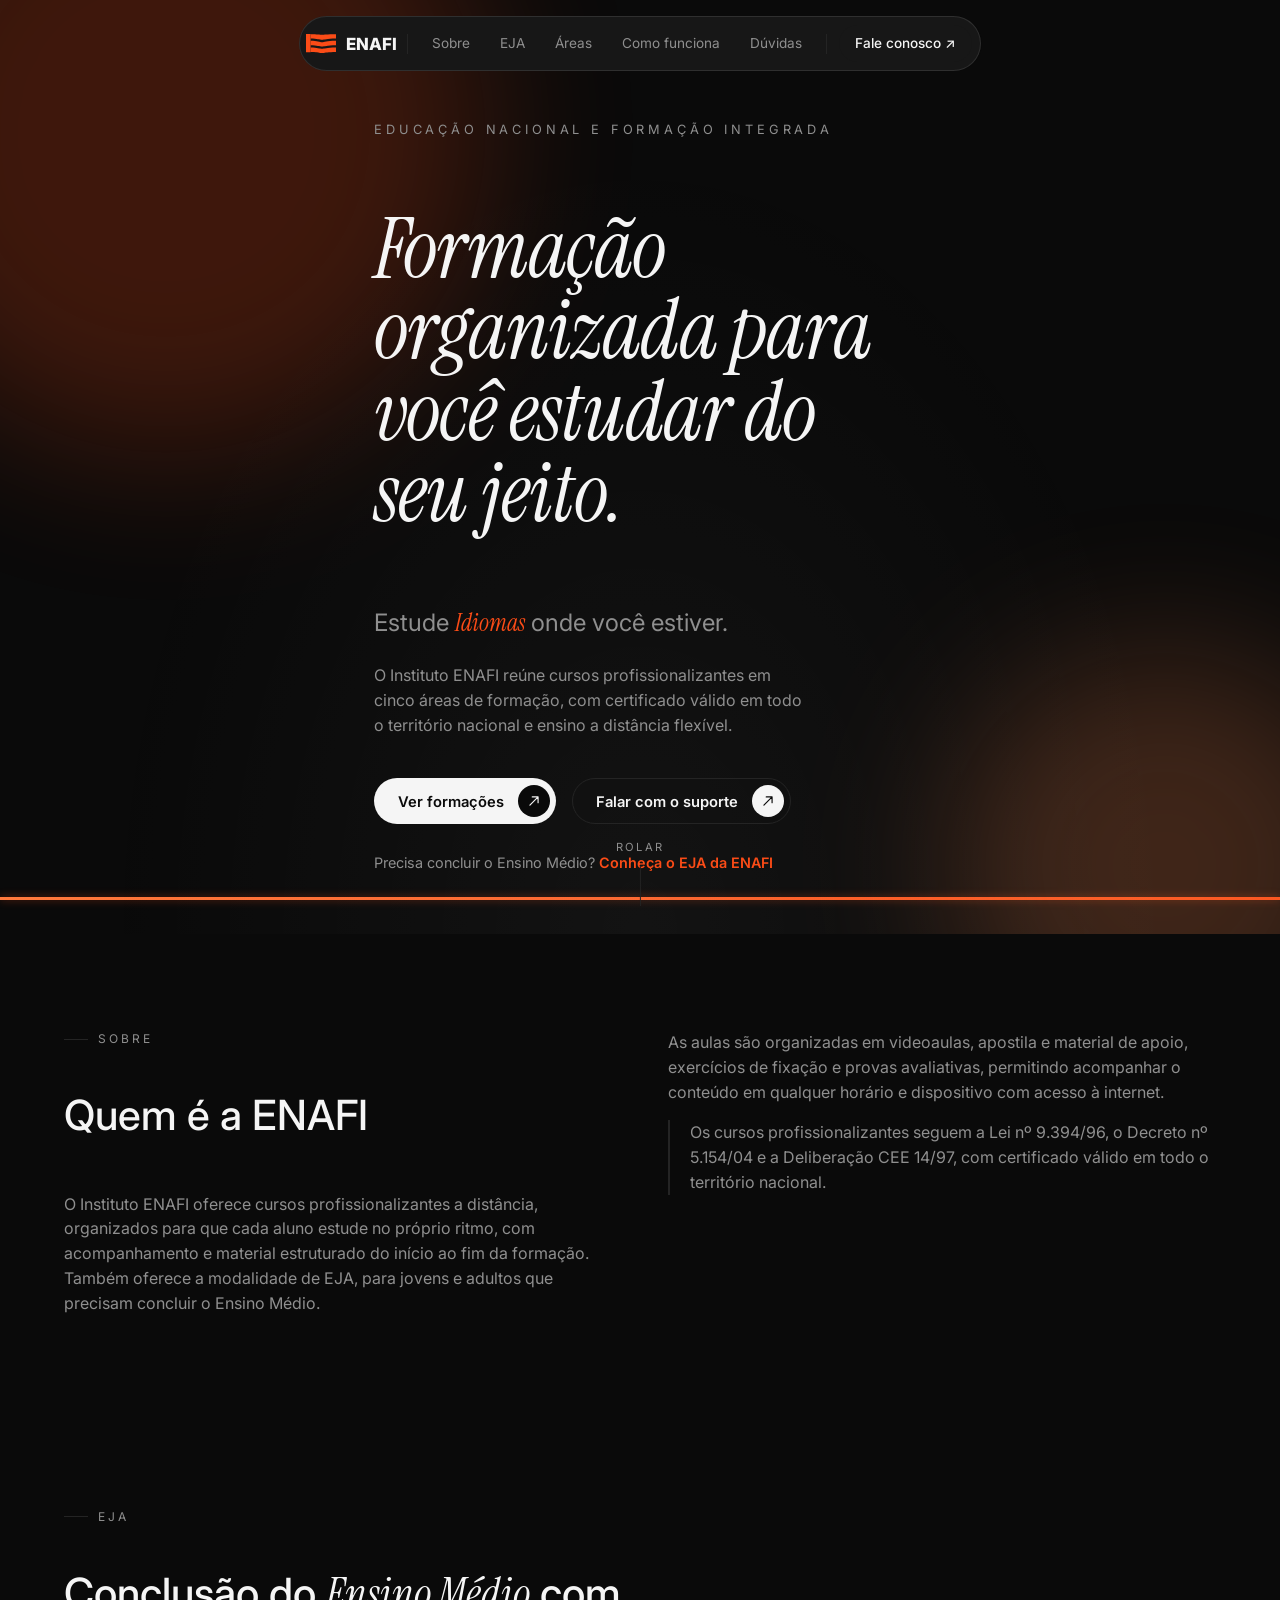
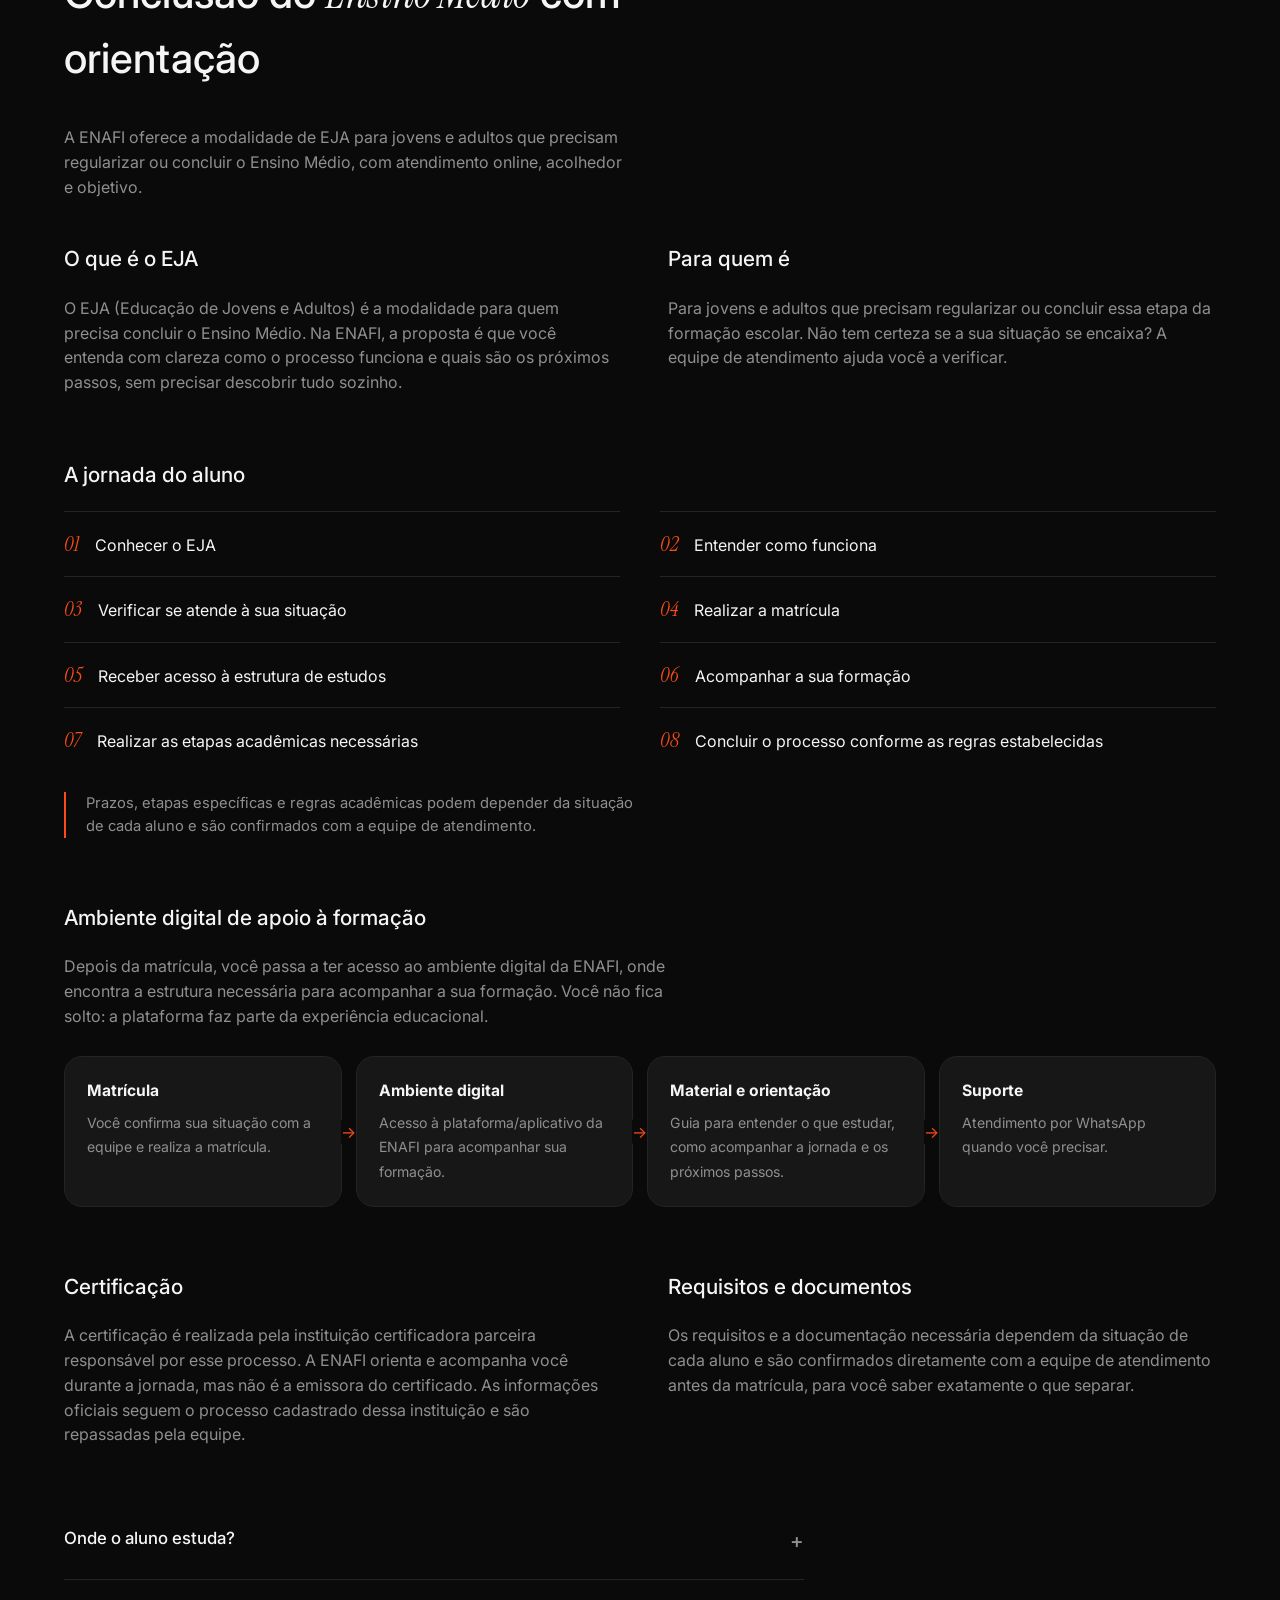
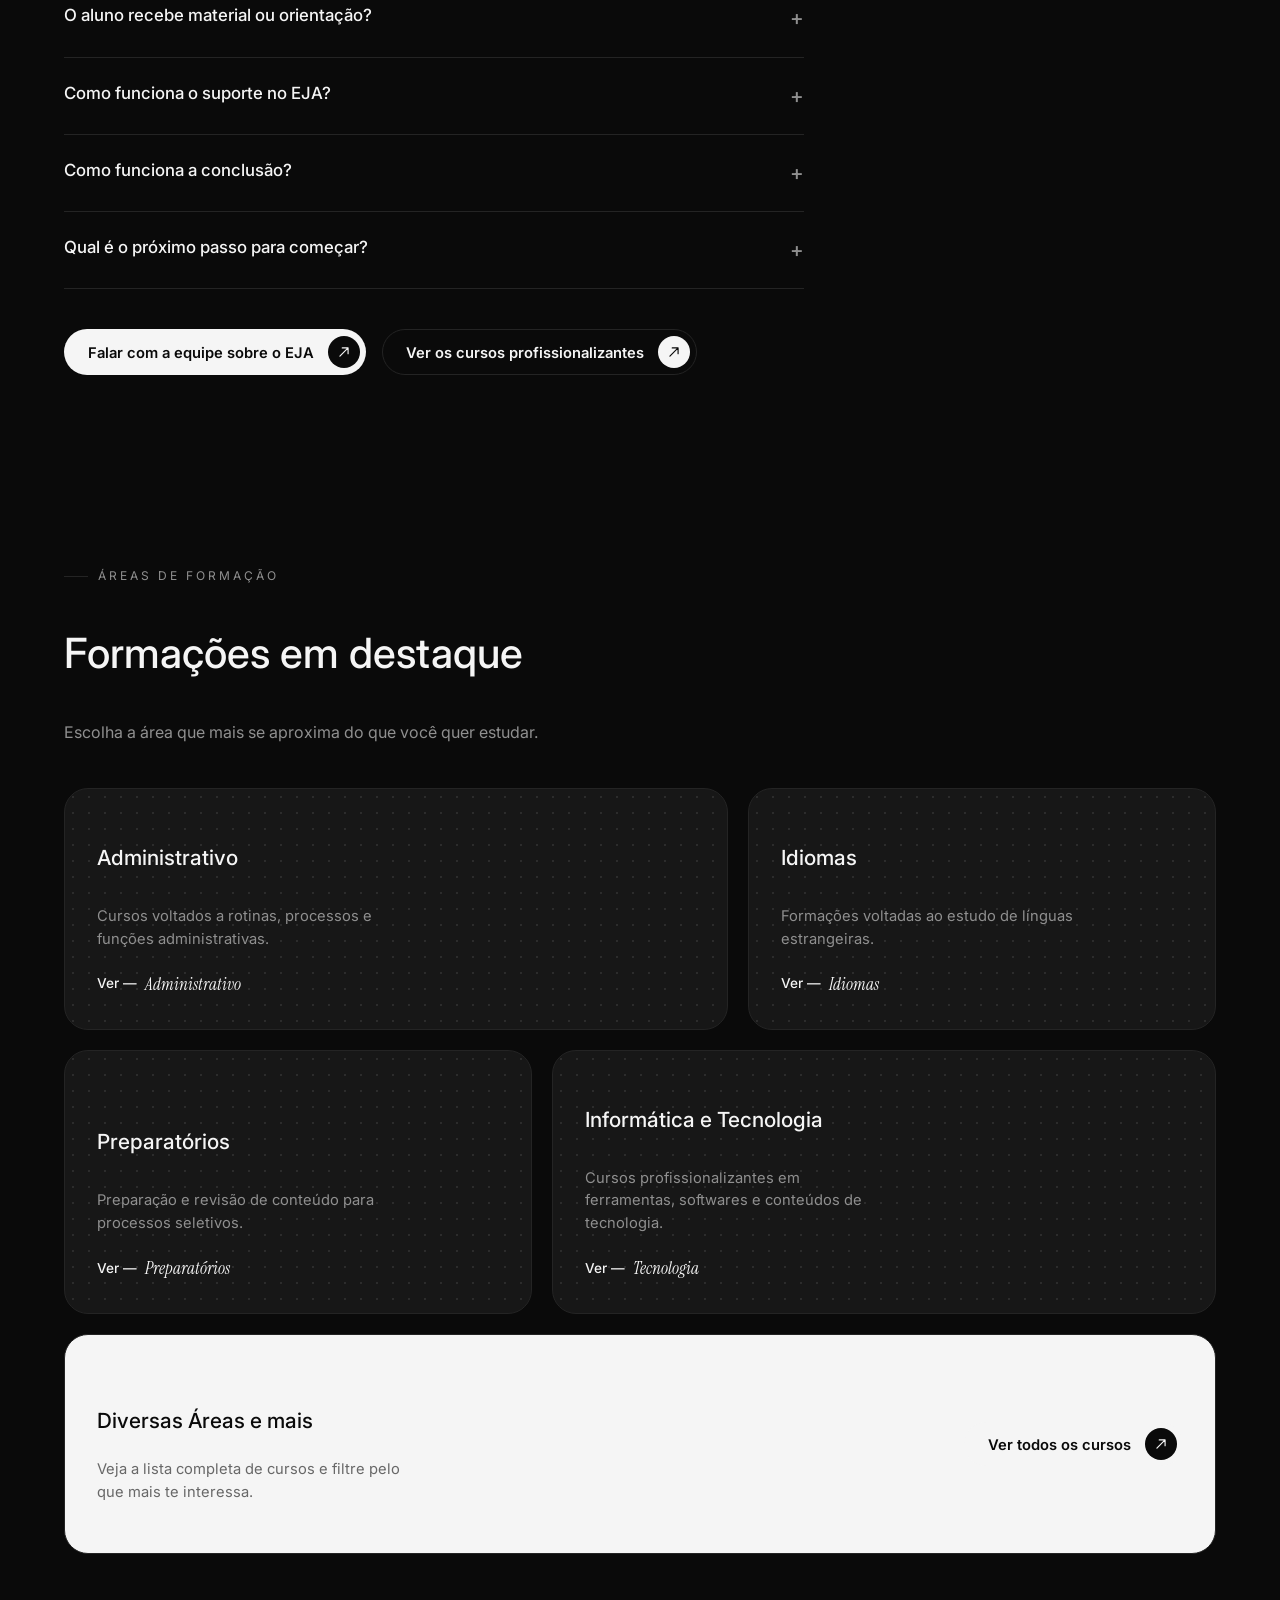
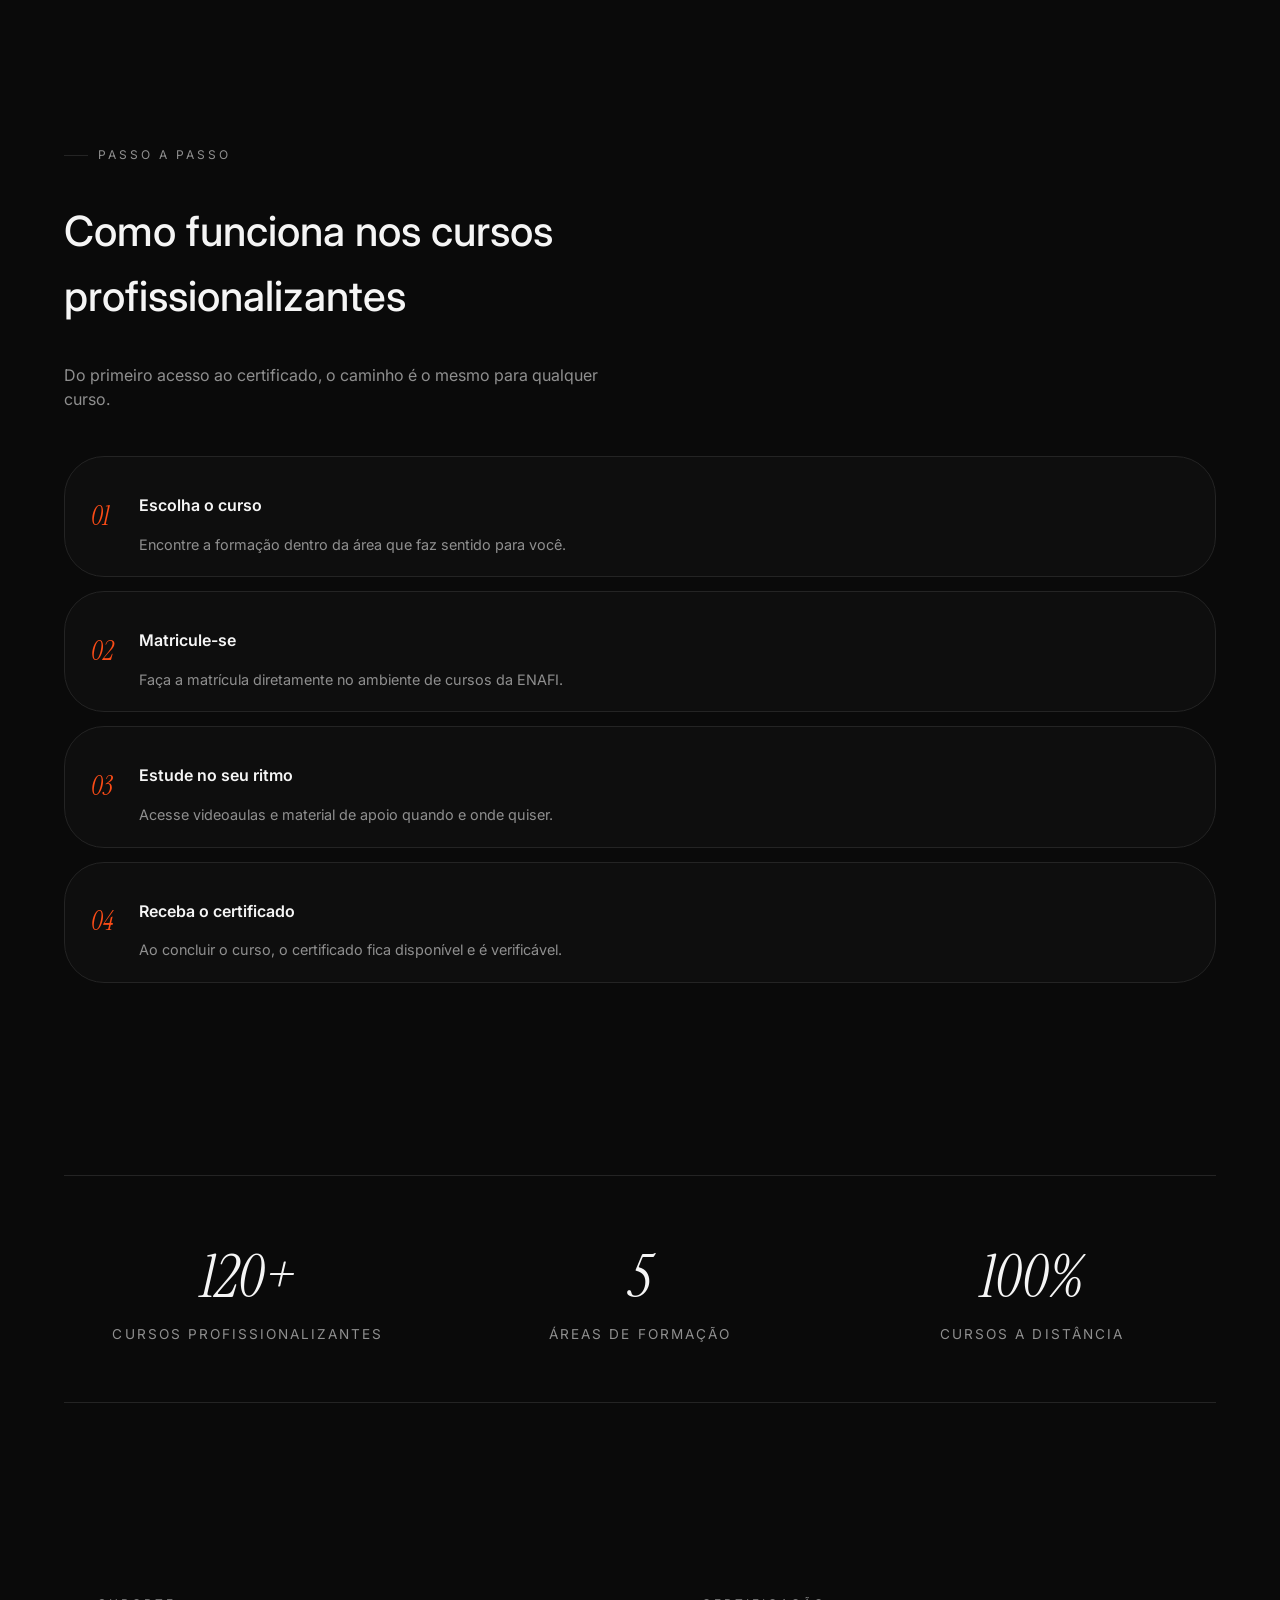
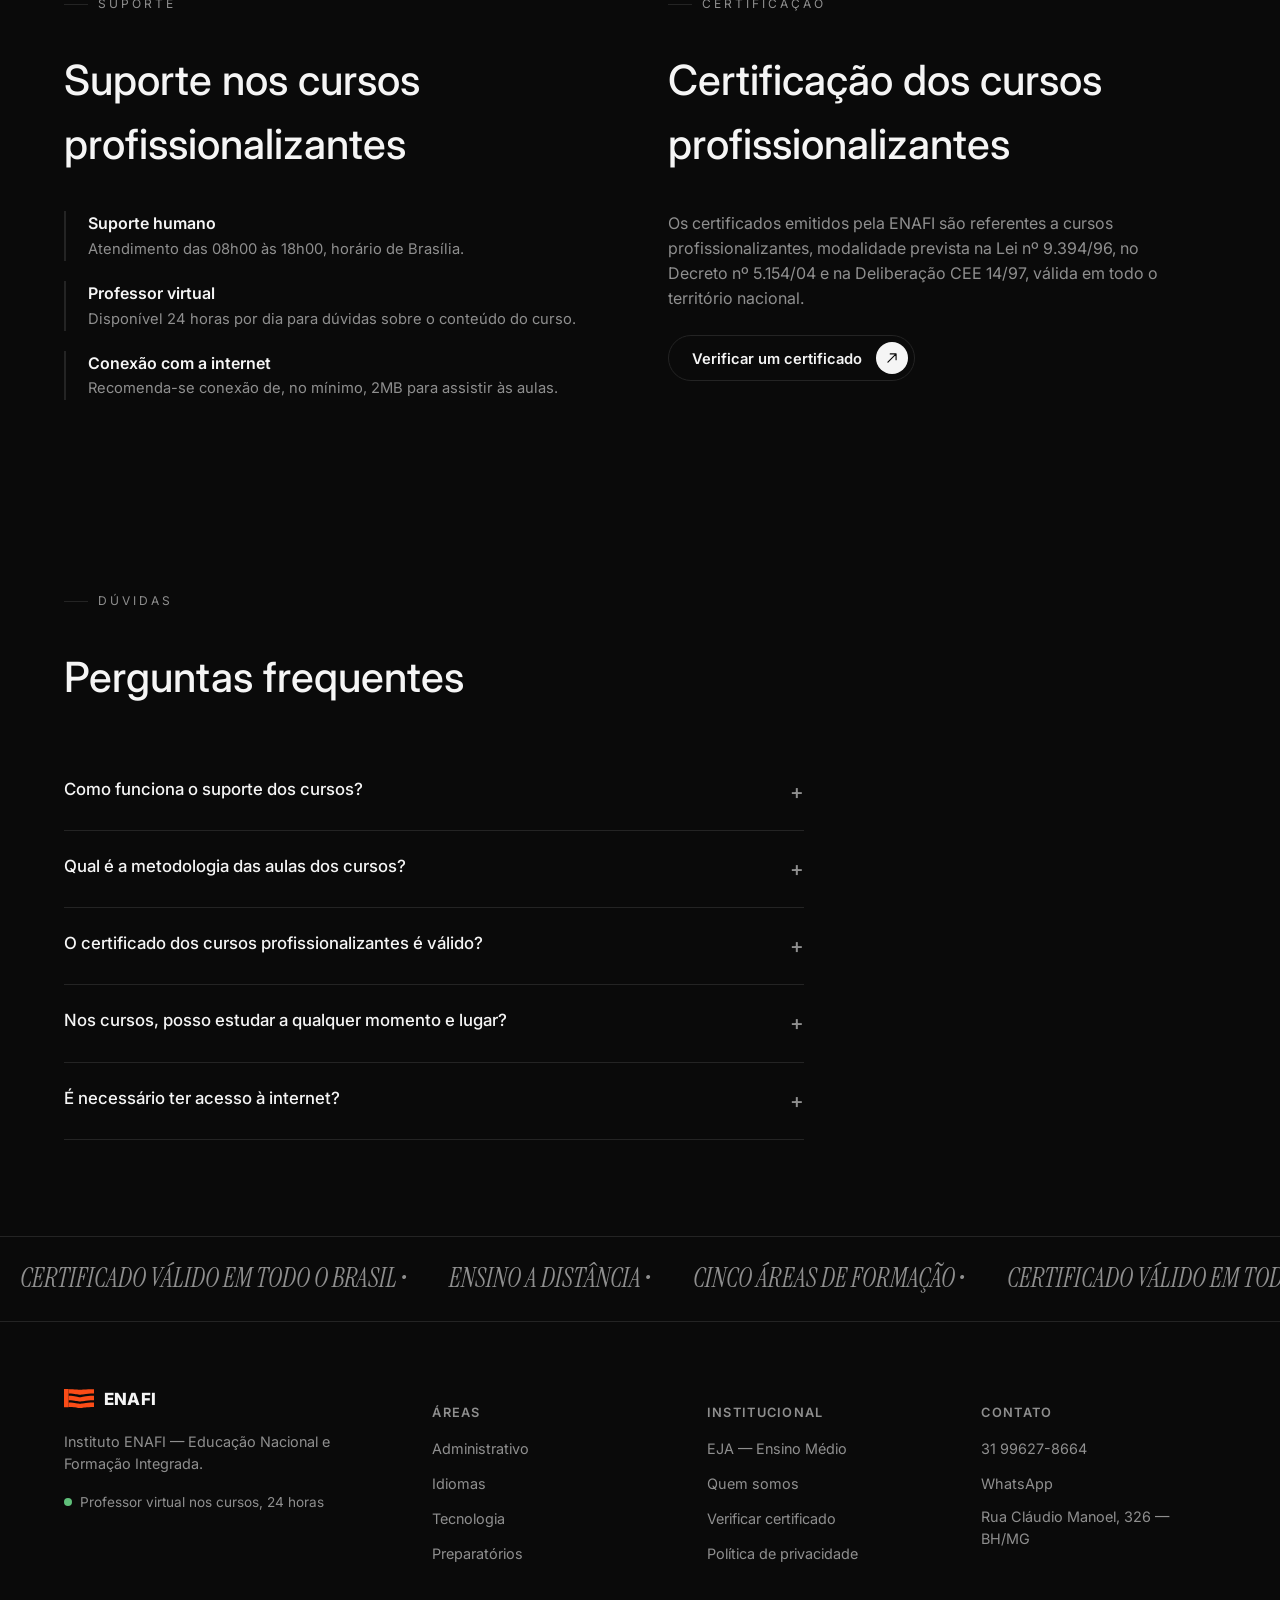
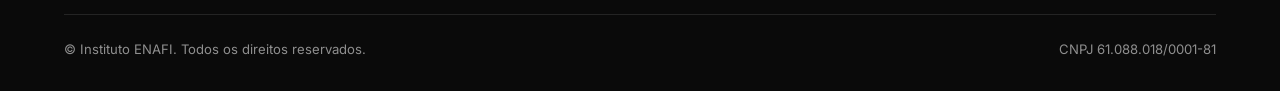
==== commit 69dc9ab4: "Update print statement from 'Hello' to 'Goodbye'" ====
--- a/index.html
+++ b/index.html
@@ -1,568 +1,501 @@
 <!DOCTYPE html>
-<html lang="en">
-
+<html lang="pt-BR">
 <head>
-    <meta charset="UTF-8">
-    <meta name="viewport" content="width=device-width, initial-scale=1.0">
-    <meta name="description"
-        content="FlowSync — AI-powered productivity platform. Sync tasks, communication and goals in one intelligent dashboard.">
-    <title>FlowSync — Ship Faster, Together</title>
-    <link rel="preconnect" href="https://fonts.googleapis.com">
-    <link rel="preconnect" href="https://fonts.gstatic.com" crossorigin>
-    <link href="https://fonts.googleapis.com/css2?family=Space+Grotesk:wght@300;400;500;600;700&display=swap"
-        rel="stylesheet">
-    <link rel="stylesheet" href="style.css">
+<meta charset="UTF-8">
+<meta name="viewport" content="width=device-width, initial-scale=1, viewport-fit=cover">
+<title>Instituto ENAFI | Educação Nacional e Formação Integrada</title>
+<meta name="description" content="Instituto ENAFI: mais de 120 cursos profissionalizantes a distância, com certificado válido em todo o Brasil, e EJA para quem precisa concluir o Ensino Médio.">
+<link rel="preconnect" href="https://fonts.googleapis.com">
+<link rel="preconnect" href="https://fonts.gstatic.com" crossorigin>
+<link href="https://fonts.googleapis.com/css2?family=Instrument+Serif:ital@1&family=Inter:wght@300;400;500;600;700&display=swap" rel="stylesheet">
+<style>
+  :root {
+    --bg: 0 0% 4%; --surface: 0 0% 9%; --text: 0 0% 96%; --muted: 0 0% 56%; --stroke: 0 0% 14%;
+    --radius: 24px;
+    box-sizing: border-box;
+    padding-top: env(safe-area-inset-top,0px); padding-bottom: env(safe-area-inset-bottom,0px);
+  }
+  *,*::before,*::after{box-sizing:inherit}
+  html{scroll-behavior:smooth; scroll-padding-top:90px}
+  body{
+    margin:0; background:hsl(var(--bg)); color:hsl(var(--text));
+    font-family:'Inter',-apple-system,sans-serif; line-height:1.55; font-size:16px; -webkit-font-smoothing:antialiased;
+  }
+  em.sr{font-family:'Instrument Serif',serif; font-style:italic; font-weight:400}
+  p{margin:0} a{color:inherit; text-decoration:none} img{max-width:100%}
+  .wrap{max-width:1200px; margin:0 auto; padding:0 24px}
+  .accent-gradient{background-image:linear-gradient(90deg,#FF7A3D 0%,#FB4C17 100%)}
+  .muted{color:hsl(var(--muted))}
+  a.skip-link{position:absolute; left:-999px; top:0; background:hsl(var(--text)); color:hsl(var(--bg)); padding:10px 16px; z-index:200}
+  a.skip-link:focus{left:16px; top:16px}
+  :focus-visible{outline:2px solid hsl(var(--text)); outline-offset:3px}
+
+  /* Loading screen */
+  #loading{position:fixed; inset:0; z-index:9999; background:hsl(var(--bg)); display:flex; flex-direction:column; justify-content:space-between; padding:32px; transition:opacity .5s ease}
+  #loading.done{opacity:0; pointer-events:none}
+  .load-top{font-size:11px; text-transform:uppercase; letter-spacing:.3em; color:hsl(var(--muted))}
+  .load-mid{flex:1; display:flex; align-items:center; justify-content:center}
+  .load-word{font-family:'Instrument Serif',serif; font-style:italic; font-size:clamp(2.2rem,7vw,4.5rem); color:hsla(0,0%,96%,.85); animation:roleFade .4s ease-out}
+  .load-bottom{display:flex; justify-content:flex-end}
+  .load-count{font-family:'Instrument Serif',serif; font-size:clamp(3.5rem,14vw,8rem); font-variant-numeric:tabular-nums}
+  .load-bar{position:fixed; left:0; right:0; bottom:0; height:3px; background:hsla(0,0%,100%,.08)}
+  .load-bar-fill{height:100%; width:100%; transform-origin:left; transform:scaleX(0); box-shadow:0 0 8px rgba(251,76,23,.45)}
+  @keyframes roleFade{from{opacity:0; transform:translateY(8px)} to{opacity:1; transform:translateY(0)}}
+  @media (prefers-reduced-motion:reduce){ #loading{display:none} }
+
+  /* Nav */
+  header.site{position:fixed; top:env(safe-area-inset-top,0px); left:0; right:0; z-index:60; display:flex; justify-content:center; padding:16px 16px 0}
+  .navpill{display:inline-flex; align-items:center; gap:4px; border-radius:999px; border:1px solid hsla(0,0%,100%,.1); background:hsl(var(--surface)); backdrop-filter:blur(10px); padding:6px; transition:box-shadow .3s ease}
+  header.site.is-scrolled .navpill{box-shadow:0 8px 24px rgba(0,0,0,.4)}
+  .logo-ring{width:38px; height:38px; border-radius:50%; padding:2px; flex-shrink:0}
+  .logo-ring-inner{width:100%; height:100%; border-radius:50%; background:hsl(var(--bg)); display:flex; align-items:center; justify-content:center; font-family:'Instrument Serif',serif; font-style:italic; font-size:14px}
+  .brand-lockup{display:inline-flex; align-items:center; gap:10px}
+  .brand-mark{width:30px; height:auto; color:#FB4C17; flex-shrink:0}
+  .brand-word{font-family:'Inter',sans-serif; font-weight:800; font-size:1.05rem; letter-spacing:.01em; color:hsl(var(--text))}
+  .navdiv{width:1px; height:20px; background:hsl(var(--stroke)); margin:0 6px}
+  nav.primary{display:flex; align-items:center; gap:2px}
+  nav.primary a{font-size:.85rem; color:hsl(var(--muted)); padding:8px 14px; border-radius:999px; transition:background .2s,color .2s; white-space:nowrap}
+  nav.primary a:hover{color:hsl(var(--text)); background:hsla(0,0%,100%,.06)}
+  .say-hi{position:relative; padding:2px; border-radius:999px}
+  .say-hi::before{content:"";position:absolute; inset:0; border-radius:999px; background-image:linear-gradient(90deg,#89AACC,#4E85BF); opacity:0; transition:opacity .3s}
+  .say-hi:hover::before{opacity:1}
+  .say-hi span{position:relative; display:block; background:hsl(var(--surface)); border-radius:999px; padding:8px 16px; font-size:.85rem; font-weight:500}
+  .nav-toggle-label{display:none; padding:8px}
+  #nav-toggle{display:none}
+  @media (max-width:860px){
+    nav.primary{position:fixed; inset:80px 12px auto 12px; background:hsl(var(--surface)); border:1px solid hsl(var(--stroke)); border-radius:20px; flex-direction:column; align-items:stretch; padding:12px; gap:2px; transform:translateY(-12px); opacity:0; pointer-events:none; transition:.3s ease}
+    #nav-toggle:checked ~ .navpill nav.primary{transform:translateY(0); opacity:1; pointer-events:auto}
+    nav.primary a{padding:12px 16px}
+    .nav-toggle-label{display:block; cursor:pointer}
+  }
+
+  /* Hero */
+  .hero{position:relative; min-height:100svh; display:flex; flex-direction:column; justify-content:center; overflow:hidden; padding:120px 0 60px}
+  .hero-bg{position:absolute; inset:0; z-index:0}
+  .hero-bg span{position:absolute; border-radius:50%; filter:blur(80px); opacity:.22; animation:drift 24s ease-in-out infinite}
+  .hero-bg span:nth-child(1){width:50vw; height:50vw; max-width:640px; max-height:640px; background:#FB4C17; top:-20%; left:-12%}
+  .hero-bg span:nth-child(2){width:34vw; height:34vw; max-width:460px; max-height:460px; background:#FF8A50; bottom:-16%; right:-8%; animation-delay:-9s; animation-duration:28s}
+  .hero-bg::after{content:"";position:absolute; inset:0; background:radial-gradient(ellipse at 50% 100%,hsla(0,0%,100%,.04),transparent 60%)}
+  @keyframes drift{0%,100%{transform:translate(0,0) scale(1)} 50%{transform:translate(4%,3%) scale(1.05)}}
+  .hero .wrap{position:relative; z-index:1}
+  .eyebrow{font-size:.8rem; text-transform:uppercase; letter-spacing:.3em; color:hsl(var(--muted)); margin-bottom:28px}
+  .hero h1{font-family:'Instrument Serif',serif; font-style:italic; font-weight:400; font-size:clamp(2.4rem,7vw,5.2rem); line-height:.98; letter-spacing:-.01em; max-width:14ch}
+  .role-line{margin-top:26px; font-size:clamp(1.1rem,2.4vw,1.5rem); color:hsl(var(--muted))}
+  .role-line em.sr{color:#FB4C17; display:inline-block; animation:roleFade .4s ease-out}
+  .lead{margin-top:22px; font-size:1rem; color:hsl(var(--muted)); max-width:44ch}
+  .cta-row{margin-top:40px; display:flex; gap:16px; flex-wrap:wrap}
+  .btn-roll{display:inline-flex; align-items:center; gap:14px; border-radius:999px; padding:6px 6px 6px 24px; font-weight:600; font-size:.92rem; cursor:pointer}
+  .btn-roll.is-solid{background:hsl(var(--text)); color:hsl(var(--bg))}
+  .btn-roll.is-outline{background:transparent; color:hsl(var(--text)); border:1px solid hsl(var(--stroke)); padding-left:23px}
+  .btn-roll .roll{overflow:hidden; height:20px}
+  .btn-roll .roll-inner{display:flex; flex-direction:column; transition:transform .5s cubic-bezier(.25,.1,.25,1)}
+  .btn-roll:hover .roll-inner{transform:translateY(-50%)}
+  .btn-roll .roll-inner span{height:20px; display:block; white-space:nowrap}
+  .btn-roll .icon-circle{width:32px; height:32px; border-radius:50%; display:flex; align-items:center; justify-content:center; flex-shrink:0; transition:transform .5s cubic-bezier(.25,.1,.25,1)}
+  .btn-roll.is-solid .icon-circle{background:hsl(var(--bg)); color:hsl(var(--text))}
+  .btn-roll.is-outline .icon-circle{background:hsl(var(--text)); color:hsl(var(--bg))}
+  .btn-roll:hover .icon-circle{transform:rotate(-45deg)}
+  .scroll-ind{position:absolute; left:50%; bottom:28px; transform:translateX(-50%); display:flex; flex-direction:column; align-items:center; gap:10px; z-index:1}
+  .scroll-ind span{font-size:.7rem; letter-spacing:.2em; color:hsl(var(--muted))}
+  .scroll-track{position:relative; width:1px; height:40px; background:hsl(var(--stroke)); overflow:hidden}
+  .scroll-track::after{content:""; position:absolute; left:0; top:-100%; width:1px; height:100%; background:hsl(var(--text)); animation:scrollDown 1.6s ease-in-out infinite}
+  @keyframes scrollDown{0%{top:-100%} 100%{top:100%}}
+  @media (prefers-reduced-motion:reduce){ .hero-bg span, .scroll-track::after{animation:none} }
+
+  section{padding:96px 0}
+  .sec-head{max-width:56ch; margin-bottom:44px}
+  .sec-head .tag{display:flex; align-items:center; gap:10px; margin-bottom:18px}
+  .sec-head .tag i{width:24px; height:1px; background:hsl(var(--stroke)); display:inline-block}
+  .sec-head .tag span{font-size:.75rem; text-transform:uppercase; letter-spacing:.25em; color:hsl(var(--muted))}
+  .sec-head h2{font-size:clamp(1.7rem,3.4vw,2.6rem); font-weight:500}
+  .sec-head p{margin-top:14px; color:hsl(var(--muted)); font-size:1rem}
+
+  /* Bento areas */
+  .bento{display:grid; grid-template-columns:repeat(12,1fr); gap:20px}
+  .bento .card{position:relative; border-radius:var(--radius); border:1px solid hsl(var(--stroke)); background:hsl(var(--surface)); padding:32px; overflow:hidden; min-height:220px; display:flex; flex-direction:column; justify-content:flex-end}
+  .bento .card:nth-child(1){grid-column:span 7}
+  .bento .card:nth-child(2){grid-column:span 5}
+  .bento .card:nth-child(3){grid-column:span 5}
+  .bento .card:nth-child(4){grid-column:span 7}
+  .bento .card::before{content:""; position:absolute; inset:0; background-image:radial-gradient(hsla(0,0%,100%,.18) 1px,transparent 1px); background-size:16px 16px; opacity:.5; pointer-events:none}
+  .bento .card::after{content:""; position:absolute; inset:0; border-radius:var(--radius); padding:1px; background-image:linear-gradient(90deg,#FF7A3D,#FB4C17); background-size:200% 100%; -webkit-mask:linear-gradient(#000 0 0) content-box,linear-gradient(#000 0 0); -webkit-mask-composite:xor; mask-composite:exclude; opacity:0; transition:opacity .3s}
+  .bento .card:hover::after{opacity:1; animation:gradShift 5s ease infinite}
+  @keyframes gradShift{0%,100%{background-position:0% 50%} 50%{background-position:100% 50%}}
+  .bento .card h3{font-size:1.3rem; font-weight:500; position:relative; z-index:1}
+  .bento .card p{margin-top:10px; color:hsl(var(--muted)); font-size:.92rem; max-width:34ch; position:relative; z-index:1}
+  .bento .card .go{margin-top:20px; display:inline-flex; align-items:center; gap:8px; font-size:.85rem; font-weight:500; position:relative; z-index:1}
+  .bento .card .go em.sr{font-size:1.05rem}
+  .bento .card.cta{grid-column:span 12; background:hsl(var(--text)); color:hsl(var(--bg)); flex-direction:row; align-items:center; justify-content:space-between; flex-wrap:wrap; gap:20px}
+  .bento .card.cta::before{display:none}
+  .bento .card.cta h3{color:hsl(var(--bg))}
+  .bento .card.cta p{color:hsla(0,0%,4%,.6)}
+
+  /* Como funciona pills */
+  .pill-list{display:flex; flex-direction:column; gap:14px}
+  .pill{display:flex; align-items:center; gap:22px; padding:20px 26px; border-radius:40px; border:1px solid hsl(var(--stroke)); background:hsla(0,0%,100%,.02); transition:background .3s}
+  .pill:hover{background:hsl(var(--surface))}
+  .pill .n{font-family:'Instrument Serif',serif; font-style:italic; font-size:1.6rem; color:#FB4C17; flex-shrink:0; width:2.2ch}
+  .pill h3{font-size:1rem; font-weight:600}
+  .pill p{color:hsl(var(--muted)); font-size:.9rem; margin-top:4px}
+
+  /* Suporte / certificação */
+  .two-col{display:grid; grid-template-columns:1fr 1fr; gap:56px}
+  .info-list{list-style:none; margin:0; padding:0; display:flex; flex-direction:column; gap:20px}
+  .info-list li{padding-left:22px; border-left:2px solid hsl(var(--stroke))}
+  .info-list strong{display:block; font-size:1rem; font-weight:600}
+  .info-list span{color:hsl(var(--muted)); font-size:.92rem}
+
+  /* EJA */
+  .sub-h{font-size:1.3rem; font-weight:500; margin:0 0 20px}
+  .journey{display:grid; grid-template-columns:repeat(2,1fr); gap:0 40px; list-style:none; padding:0; margin:0; counter-reset:j}
+  .journey li{display:flex; gap:16px; align-items:baseline; padding:16px 0; border-top:1px solid hsl(var(--stroke)); counter-increment:j}
+  .journey li::before{content:counter(j,decimal-leading-zero); font-family:'Instrument Serif',serif; font-style:italic; color:#FB4C17; font-size:1.3rem; flex-shrink:0}
+  .note{margin-top:20px; padding-left:20px; border-left:2px solid #FB4C17; color:hsl(var(--muted)); font-size:.92rem; max-width:64ch}
+  .flow{display:grid; grid-template-columns:repeat(4,1fr); gap:14px; margin-top:28px}
+  .flow div{position:relative; border:1px solid hsl(var(--stroke)); background:hsl(var(--surface)); border-radius:18px; padding:22px}
+  .flow div:not(:last-child)::after{content:"\2192"; position:absolute; right:-14px; top:50%; transform:translateY(-50%); background:hsl(var(--bg)); color:#FB4C17; width:14px; text-align:center; z-index:1}
+  .flow strong{display:block; font-size:.98rem; margin-bottom:6px}
+  .flow span{color:hsl(var(--muted)); font-size:.88rem}
+  @media (max-width:820px){ .journey{grid-template-columns:1fr} .flow{grid-template-columns:1fr} .flow div:not(:last-child)::after{content:"\2193"; right:auto; left:50%; top:auto; bottom:-15px; transform:translateX(-50%)} }
+
+  /* Stats */
+  .stats{display:grid; grid-template-columns:repeat(3,1fr); gap:24px; border-top:1px solid hsl(var(--stroke)); border-bottom:1px solid hsl(var(--stroke)); padding:56px 0}
+  .stats div{text-align:center}
+  .stats strong{display:block; font-family:'Instrument Serif',serif; font-style:italic; font-size:clamp(2.4rem,5vw,3.6rem); font-weight:400}
+  .stats span{color:hsl(var(--muted)); font-size:.85rem; text-transform:uppercase; letter-spacing:.15em}
+
+  /* FAQ */
+  .faq-list{max-width:74ch}
+  details{border-bottom:1px solid hsl(var(--stroke)); padding:22px 0}
+  details summary{cursor:pointer; font-size:1.05rem; font-weight:500; list-style:none; display:flex; justify-content:space-between; gap:16px}
+  details summary::-webkit-details-marker{display:none}
+  details summary::after{content:"+"; color:hsl(var(--muted)); font-size:1.3rem; flex-shrink:0}
+  details[open] summary::after{content:"\2212"}
+  details p{margin-top:12px; color:hsl(var(--muted)); max-width:62ch}
+
+  /* Footer + marquee */
+  .marquee-wrap{overflow:hidden; border-top:1px solid hsl(var(--stroke)); border-bottom:1px solid hsl(var(--stroke)); padding:22px 0}
+  .marquee-track{display:flex; width:max-content; animation:marquee 32s linear infinite}
+  .marquee-track span{font-family:'Instrument Serif',serif; font-style:italic; font-size:1.6rem; padding:0 20px; white-space:nowrap; color:hsl(var(--muted))}
+  @keyframes marquee{from{transform:translateX(0)} to{transform:translateX(-50%)}}
+  @media (prefers-reduced-motion:reduce){ .marquee-track{animation:none} }
+  footer{padding:64px 0 32px}
+  .footer-grid{display:grid; grid-template-columns:1.4fr 1fr 1fr 1fr; gap:40px}
+  footer h4{font-size:.8rem; color:hsl(var(--muted)); margin-bottom:14px; font-weight:600; text-transform:uppercase; letter-spacing:.1em}
+  footer ul{list-style:none; margin:0; padding:0; display:flex; flex-direction:column; gap:10px}
+  footer a{font-size:.9rem; color:hsl(var(--muted))}
+  footer a:hover{color:hsl(var(--text))}
+  .avail{display:flex; align-items:center; gap:8px; margin-top:16px; font-size:.85rem; color:hsl(var(--muted))}
+  .dot{width:8px; height:8px; border-radius:50%; background:#5FBF7A; animation:pulse 2s ease-in-out infinite}
+  @keyframes pulse{0%,100%{opacity:1} 50%{opacity:.35}}
+  .footer-bottom{margin-top:48px; padding-top:24px; border-top:1px solid hsl(var(--stroke)); font-size:.82rem; color:hsl(var(--muted)); display:flex; justify-content:space-between; flex-wrap:wrap; gap:12px}
+
+  .reveal{opacity:0; transform:translateY(18px); transition:opacity .7s ease,transform .7s cubic-bezier(.16,1,.3,1)}
+  .reveal.is-visible{opacity:1; transform:translateY(0)}
+  .reveal-group .reveal:nth-child(2){transition-delay:.08s}
+  .reveal-group .reveal:nth-child(3){transition-delay:.16s}
+  .reveal-group .reveal:nth-child(4){transition-delay:.24s}
+  @media (prefers-reduced-motion:reduce){ .reveal{opacity:1; transform:none; transition:none} }
+
+  @media (max-width:820px){
+    .two-col{grid-template-columns:1fr; gap:32px}
+    .bento{grid-template-columns:1fr}
+    .bento .card,.bento .card:nth-child(n){grid-column:span 1}
+    .stats{grid-template-columns:1fr; gap:32px}
+    .footer-grid{grid-template-columns:1fr 1fr}
+  }
+  @media (max-width:480px){ .footer-grid{grid-template-columns:1fr} }
+</style>
 </head>
-
 <body>
-
-    <!-- Grain texture overlay -->
-    <div class="grain" aria-hidden="true"></div>
-
-    <!-- Ambient background orbs -->
-    <div class="bg-orbs" aria-hidden="true">
-        <div class="orb orb-1"></div>
-        <div class="orb orb-2"></div>
-        <div class="orb orb-3"></div>
-    </div>
-
-    <!-- ===================== NAVBAR ===================== -->
-    <header class="navbar" id="top">
-        <div class="nav-wrap">
-            <a href="#" class="logo">
-                <svg width="22" height="22" viewBox="0 0 22 22" fill="none">
-                    <rect width="10" height="10" rx="3" fill="#7c3aed" />
-                    <rect x="12" y="0" width="10" height="10" rx="3" fill="#a855f7" opacity=".6" />
-                    <rect x="0" y="12" width="10" height="10" rx="3" fill="#a855f7" opacity=".6" />
-                    <rect x="12" y="12" width="10" height="10" rx="3" fill="#7c3aed" opacity=".3" />
-                </svg>
-                FlowSync
-            </a>
-            <nav class="nav-links" aria-label="Main navigation">
-                <a href="#features">Features</a>
-                <a href="#how">How it works</a>
-                <a href="#pricing">Pricing</a>
-                <a href="#about">About</a>
-            </nav>
-            <div class="nav-right">
-                <a href="#" class="link-muted">Log in</a>
-                <a href="#" class="btn-cta">Get started free</a>
-            </div>
-            <button class="burger" id="burger" aria-label="Menu">
-                <span></span><span></span><span></span>
-            </button>
+<svg width="0" height="0" style="position:absolute" aria-hidden="true">
+  <symbol id="enafi-mark" viewBox="0 0 184 118">
+    <rect x="0" y="0" width="28" height="112"/>
+    <path d="M28,1 C70,1 84,4 98,4 C112,4 126,1 184,1 L184,28 C126,28 112,36 98,36 C84,36 70,28 28,28 Z"/>
+    <path d="M28,42 C70,42 84,51 98,51 C112,51 126,42 184,42 L184,69 C126,69 112,77 98,77 C84,77 70,69 28,69 Z"/>
+    <path d="M28,83 C70,83 84,91 98,91 C112,91 126,83 184,83 L184,110 C126,110 112,117 98,117 C84,117 70,110 28,110 Z"/>
+  </symbol>
+</svg>
+<a href="#main" class="skip-link">Pular para o conteúdo</a>
+
+<div id="loading" aria-hidden="true">
+  <div class="load-top">Instituto ENAFI</div>
+  <div class="load-mid"><div class="load-word" id="loadWord">Educação</div></div>
+  <div class="load-bottom"><div class="load-count" id="loadCount">000</div></div>
+</div>
+<div class="load-bar"><div class="load-bar-fill accent-gradient" id="loadBar"></div></div>
+
+<header class="site">
+  <div class="navpill">
+    <input type="checkbox" id="nav-toggle" aria-hidden="true">
+    <a href="#main" class="brand-lockup" aria-label="Instituto ENAFI">
+      <svg class="brand-mark" viewBox="0 0 184 118" fill="currentColor" aria-hidden="true"><use href="#enafi-mark"/></svg>
+      <span class="brand-word">ENAFI</span>
+    </a>
+    <div class="navdiv"></div>
+    <nav class="primary" aria-label="Navegação principal">
+      <a href="#sobre">Sobre</a>
+      <a href="#eja">EJA</a>
+      <a href="#areas">Áreas</a>
+      <a href="#como-funciona">Como funciona</a>
+      <a href="#faq">Dúvidas</a>
+    </nav>
+    <div class="navdiv"></div>
+    <a class="say-hi" href="https://curso.eadaulas.com/institutoenafi/loja_virtual/contato.php"><span>Fale conosco ↗</span></a>
+    <label class="nav-toggle-label" for="nav-toggle" aria-label="Abrir menu">
+      <svg width="20" height="20" viewBox="0 0 24 24" fill="none"><path d="M3 6h18M3 12h18M3 18h18" stroke="currentColor" stroke-width="1.8" stroke-linecap="round"/></svg>
+    </label>
+  </div>
+</header>
+
+<main id="main">
+
+  <section class="hero">
+    <div class="hero-bg" aria-hidden="true"><span></span><span></span></div>
+    <div class="wrap">
+      <p class="eyebrow">Educação nacional e formação integrada</p>
+      <h1>Formação organizada para você estudar do seu jeito.</h1>
+      <p class="role-line">Estude <em class="sr" id="roleWord">Administrativo</em> onde você estiver.</p>
+      <p class="lead">O Instituto ENAFI reúne cursos profissionalizantes em cinco áreas de formação, com certificado válido em todo o território nacional e ensino a distância flexível.</p>
+      <div class="cta-row">
+        <a class="btn-roll is-solid" href="#areas">
+          <span class="roll"><span class="roll-inner"><span>Ver formações</span><span>Ver formações</span></span></span>
+          <span class="icon-circle" aria-hidden="true"><svg width="14" height="14" viewBox="0 0 24 24" fill="none"><path d="M5 19 19 5M9 5h10v10" stroke="currentColor" stroke-width="2" stroke-linecap="round" stroke-linejoin="round"/></svg></span>
+        </a>
+        <a class="btn-roll is-outline" href="https://api.whatsapp.com/send?phone=5531996278664">
+          <span class="roll"><span class="roll-inner"><span>Falar com o suporte</span><span>Falar com o suporte</span></span></span>
+          <span class="icon-circle" aria-hidden="true"><svg width="14" height="14" viewBox="0 0 24 24" fill="none"><path d="M5 19 19 5M9 5h10v10" stroke="currentColor" stroke-width="2" stroke-linecap="round" stroke-linejoin="round"/></svg></span>
+        </a>
+      </div>
+      <p class="muted" style="margin-top:28px; font-size:.9rem">Precisa concluir o Ensino Médio? <a href="#eja" style="color:#FB4C17; font-weight:600">Conheça o EJA da ENAFI</a></p>
+    </div>
+    <div class="scroll-ind"><span>ROLAR</span><div class="scroll-track"></div></div>
+  </section>
+
+  <section id="sobre">
+    <div class="wrap two-col reveal-group">
+      <div class="reveal">
+        <div class="sec-head"><div class="tag"><i></i><span>Sobre</span></div><h2>Quem é a ENAFI</h2></div>
+        <p class="muted">O Instituto ENAFI oferece cursos profissionalizantes a distância, organizados para que cada aluno estude no próprio ritmo, com acompanhamento e material estruturado do início ao fim da formação. Também oferece a modalidade de EJA, para jovens e adultos que precisam concluir o Ensino Médio.</p>
+      </div>
+      <div class="reveal">
+        <p class="muted">As aulas são organizadas em videoaulas, apostila e material de apoio, exercícios de fixação e provas avaliativas, permitindo acompanhar o conteúdo em qualquer horário e dispositivo com acesso à internet.</p>
+        <p class="muted" style="margin-top:16px; padding-left:20px; border-left:2px solid hsl(var(--stroke))">Os cursos profissionalizantes seguem a Lei nº 9.394/96, o Decreto nº 5.154/04 e a Deliberação CEE 14/97, com certificado válido em todo o território nacional.</p>
+      </div>
+    </div>
+  </section>
+
+  <section id="eja">
+    <div class="wrap">
+      <div class="sec-head reveal"><div class="tag"><i></i><span>EJA</span></div><h2>Conclusão do <em class="sr">Ensino Médio</em> com orientação</h2><p>A ENAFI oferece a modalidade de EJA para jovens e adultos que precisam regularizar ou concluir o Ensino Médio, com atendimento online, acolhedor e objetivo.</p></div>
+      <div class="two-col reveal-group">
+        <div class="reveal"><h3 class="sub-h">O que é o EJA</h3><p class="muted">O EJA (Educação de Jovens e Adultos) é a modalidade para quem precisa concluir o Ensino Médio. Na ENAFI, a proposta é que você entenda com clareza como o processo funciona e quais são os próximos passos, sem precisar descobrir tudo sozinho.</p></div>
+        <div class="reveal"><h3 class="sub-h">Para quem é</h3><p class="muted">Para jovens e adultos que precisam regularizar ou concluir essa etapa da formação escolar. Não tem certeza se a sua situação se encaixa? A equipe de atendimento ajuda você a verificar.</p></div>
+      </div>
+
+      <div class="reveal" style="margin-top:64px"><h3 class="sub-h">A jornada do aluno</h3>
+        <ol class="journey"><li>Conhecer o EJA</li><li>Entender como funciona</li><li>Verificar se atende à sua situação</li><li>Realizar a matrícula</li><li>Receber acesso à estrutura de estudos</li><li>Acompanhar a sua formação</li><li>Realizar as etapas acadêmicas necessárias</li><li>Concluir o processo conforme as regras estabelecidas</li></ol>
+        <p class="note">Prazos, etapas específicas e regras acadêmicas podem depender da situação de cada aluno e são confirmados com a equipe de atendimento.</p>
+      </div>
+
+      <div class="reveal" style="margin-top:64px"><h3 class="sub-h">Ambiente digital de apoio à formação</h3>
+        <p class="muted" style="max-width:64ch">Depois da matrícula, você passa a ter acesso ao ambiente digital da ENAFI, onde encontra a estrutura necessária para acompanhar a sua formação. Você não fica solto: a plataforma faz parte da experiência educacional.</p>
+        <div class="flow">
+          <div><strong>Matrícula</strong><span>Você confirma sua situação com a equipe e realiza a matrícula.</span></div>
+          <div><strong>Ambiente digital</strong><span>Acesso à plataforma/aplicativo da ENAFI para acompanhar sua formação.</span></div>
+          <div><strong>Material e orientação</strong><span>Guia para entender o que estudar, como acompanhar a jornada e os próximos passos.</span></div>
+          <div><strong>Suporte</strong><span>Atendimento por WhatsApp quando você precisar.</span></div>
         </div>
-        <div class="mob-nav" id="mobNav">
-            <a href="#features">Features</a>
-            <a href="#how">How it works</a>
-            <a href="#pricing">Pricing</a>
-            <a href="#about">About</a>
-            <a href="#" class="btn-cta" style="text-align:center">Get started free</a>
+      </div>
+
+      <div class="two-col reveal-group" style="margin-top:64px">
+        <div class="reveal"><h3 class="sub-h">Certificação</h3><p class="muted">A certificação é realizada pela instituição certificadora parceira responsável por esse processo. A ENAFI orienta e acompanha você durante a jornada, mas não é a emissora do certificado. As informações oficiais seguem o processo cadastrado dessa instituição e são repassadas pela equipe.</p></div>
+        <div class="reveal"><h3 class="sub-h">Requisitos e documentos</h3><p class="muted">Os requisitos e a documentação necessária dependem da situação de cada aluno e são confirmados diretamente com a equipe de atendimento antes da matrícula, para você saber exatamente o que separar.</p></div>
+      </div>
+
+      <div class="faq-list reveal" style="margin-top:56px">
+        <details><summary>Onde o aluno estuda?</summary><p>Você estuda pelo ambiente digital de apoio da ENAFI, onde encontra a estrutura da sua formação. Os detalhes de como cada etapa acontece são confirmados com a equipe de atendimento.</p></details>
+        <details><summary>O aluno recebe material ou orientação?</summary><p>Sim. A ENAFI organiza uma estrutura de estudos com material/guia de orientação, para você entender o que estudar, como acompanhar sua jornada e quais são os próximos passos.</p></details>
+        <details><summary>Como funciona o suporte no EJA?</summary><p>O atendimento é online e humanizado, com suporte por WhatsApp quando necessário.</p></details>
+        <details><summary>Como funciona a conclusão?</summary><p>A conclusão acontece depois que o aluno realiza as etapas acadêmicas necessárias, conforme as regras estabelecidas. Prazos e detalhes são confirmados com a equipe.</p></details>
+        <details><summary>Qual é o próximo passo para começar?</summary><p>Fale com a equipe pelo WhatsApp. Ela explica o processo, confirma se o EJA atende à sua situação e orienta você na matrícula.</p></details>
+      </div>
+
+      <div class="cta-row reveal" style="margin-top:40px">
+        <a class="btn-roll is-solid" href="https://api.whatsapp.com/send?phone=5531996278664&amp;text=Ol%C3%A1!%20Quero%20saber%20mais%20sobre%20o%20EJA%20da%20ENAFI."><span class="roll"><span class="roll-inner"><span>Falar com a equipe sobre o EJA</span><span>Falar com a equipe sobre o EJA</span></span></span><span class="icon-circle" aria-hidden="true"><svg width="14" height="14" viewBox="0 0 24 24" fill="none"><path d="M5 19 19 5M9 5h10v10" stroke="currentColor" stroke-width="2" stroke-linecap="round" stroke-linejoin="round"/></svg></span></a>
+        <a class="btn-roll is-outline" href="#areas"><span class="roll"><span class="roll-inner"><span>Ver os cursos profissionalizantes</span><span>Ver os cursos profissionalizantes</span></span></span><span class="icon-circle" aria-hidden="true"><svg width="14" height="14" viewBox="0 0 24 24" fill="none"><path d="M5 19 19 5M9 5h10v10" stroke="currentColor" stroke-width="2" stroke-linecap="round" stroke-linejoin="round"/></svg></span></a>
+      </div>
+    </div>
+  </section>
+
+  <section id="areas">
+    <div class="wrap">
+      <div class="sec-head reveal"><div class="tag"><i></i><span>Áreas de formação</span></div><h2>Formações em destaque</h2><p>Escolha a área que mais se aproxima do que você quer estudar.</p></div>
+      <div class="bento reveal-group">
+        <div class="card reveal">
+          <h3>Administrativo</h3><p>Cursos voltados a rotinas, processos e funções administrativas.</p>
+          <a class="go" href="https://curso.eadaulas.com/institutoenafi/loja_virtual/cursos.php?id=ADMINISTRATIVO">Ver — <em class="sr">Administrativo</em></a>
         </div>
-    </header>
-
-    <!-- ===================== HERO ===================== -->
-    <section class="hero">
-
-        <!-- Glow behind headline -->
-        <div class="hero-glow" aria-hidden="true"></div>
-
-        <div class="hero-eyebrow">
-            <span class="dot-pulse"></span>
-            Now in public beta — <strong>1,200+ teams</strong> already synced
+        <div class="card reveal">
+          <h3>Idiomas</h3><p>Formações voltadas ao estudo de línguas estrangeiras.</p>
+          <a class="go" href="https://curso.eadaulas.com/institutoenafi/loja_virtual/cursos.php?id=IDIOMAS">Ver — <em class="sr">Idiomas</em></a>
         </div>
-
-        <h1 class="hero-h1">
-            The workspace your<br>
-            team actually <span class="shimmer-text" id="rotateWord">ships in.</span>
-        </h1>
-
-        <p class="hero-p">
-            FlowSync unifies tasks, chat and OKRs in one AI-powered dashboard.<br class="br-hide">
-            Less switching. More shipping.
-        </p>
-
-        <div class="hero-actions">
-            <a href="#" class="btn-cta btn-lg">
-                Start for free
-                <svg width="16" height="16" viewBox="0 0 16 16" fill="none">
-                    <path d="M3 8h10M9 4l4 4-4 4" stroke="currentColor" stroke-width="1.5" stroke-linecap="round"
-                        stroke-linejoin="round" />
-                </svg>
-            </a>
-            <a href="#" class="btn-ghost-lg">
-                <svg width="16" height="16" viewBox="0 0 16 16" fill="none">
-                    <circle cx="8" cy="8" r="7" stroke="currentColor" stroke-width="1.4" />
-                    <path d="M6.5 5.5l4 2.5-4 2.5V5.5z" fill="currentColor" />
-                </svg>
-                Watch demo (2 min)
-            </a>
+        <div class="card reveal">
+          <h3>Preparatórios</h3><p>Preparação e revisão de conteúdo para processos seletivos.</p>
+          <a class="go" href="https://curso.eadaulas.com/institutoenafi/loja_virtual/cursos.php?id=PREPARAT%C3%93RIOS">Ver — <em class="sr">Preparatórios</em></a>
         </div>
-
-        <p class="hero-fine">No card required · Cancel anytime · SOC 2 compliant</p>
-
-        <!-- Product screenshot -->
-        <div class="product-frame">
-            <div class="frame-topbar">
-                <div class="frame-dots">
-                    <span class="fdot r"></span><span class="fdot y"></span><span class="fdot g"></span>
-                </div>
-                <div class="frame-url">app.flowsync.io/dashboard</div>
-                <div style="width:60px"></div>
-            </div>
-            <div class="frame-body">
-                <!-- Left sidebar -->
-                <div class="f-sidebar">
-                    <div class="f-sidebar-logo">FS</div>
-                    <nav class="f-sidebar-nav">
-                        <a class="f-link active"><svg width="14" height="14" viewBox="0 0 16 16" fill="currentColor">
-                                <rect x="1" y="1" width="6" height="6" rx="1.5" />
-                                <rect x="9" y="1" width="6" height="6" rx="1.5" />
-                                <rect x="1" y="9" width="6" height="6" rx="1.5" />
-                                <rect x="9" y="9" width="6" height="6" rx="1.5" />
-                            </svg> Overview</a>
-                        <a class="f-link"><svg width="14" height="14" viewBox="0 0 16 16" fill="currentColor">
-                                <path d="M3 5h10M3 8h7M3 11h5" />
-                                <rect x="1" y="1" width="14" height="14" rx="2" stroke="currentColor" stroke-width="1.2"
-                                    fill="none" />
-                            </svg> Tasks</a>
-                        <a class="f-link"><svg width="14" height="14" viewBox="0 0 16 16" fill="currentColor">
-                                <path d="M14 10c0 1.1-.9 2-2 2H4l-3 3V4c0-1.1.9-2 2-2h9c1.1 0 2 .9 2 2v6z" />
-                            </svg> Messages <span class="badge">3</span></a>
-                        <a class="f-link"><svg width="14" height="14" viewBox="0 0 16 16" fill="currentColor">
-                                <circle cx="8" cy="8" r="6" stroke="currentColor" stroke-width="1.2" fill="none" />
-                                <path d="M8 5v3l2 2" />
-                            </svg> Goals</a>
-                    </nav>
-                    <div class="f-sidebar-foot">
-                        <div class="f-avatar">EM</div>
-                        <div>
-                            <div class="f-name">Ethan M.</div>
-                            <div class="f-role">Admin</div>
-                        </div>
-                    </div>
-                </div>
-
-                <!-- Main content -->
-                <div class="f-main">
-                    <div class="f-header">
-                        <div>
-                            <div class="f-title">Good morning, Ethan 👋</div>
-                            <div class="f-sub">Thursday, Feb 26 · Sprint 14 in progress</div>
-                        </div>
-                        <button class="f-btn">+ New task</button>
-                    </div>
-
-                    <!-- Stat row -->
-                    <div class="f-stats">
-                        <div class="f-stat">
-                            <div class="f-stat-val" style="color:#a855f7">24</div>
-                            <div class="f-stat-label">Done this week</div>
-                            <div class="f-stat-trend up">↑ 18%</div>
-                        </div>
-                        <div class="f-stat">
-                            <div class="f-stat-val" style="color:#38bdf8">8</div>
-                            <div class="f-stat-label">In progress</div>
-                            <div class="f-stat-trend">→ on track</div>
-                        </div>
-                        <div class="f-stat">
-                            <div class="f-stat-val" style="color:#34d399">94%</div>
-                            <div class="f-stat-label">Sprint velocity</div>
-                            <div class="f-stat-trend up">↑ 6%</div>
-                        </div>
-                        <div class="f-stat">
-                            <div class="f-stat-val">12</div>
-                            <div class="f-stat-label">Team online</div>
-                            <div class="f-stat-trend">● live</div>
-                        </div>
-                    </div>
-
-                    <!-- Task list -->
-                    <div class="f-tasks">
-                        <div class="f-task-head">Active tasks</div>
-                        <div class="f-task done">
-                            <span class="f-check done-c">✓</span>
-                            <span class="f-task-text">Design onboarding flow v2</span>
-                            <span class="f-tag design">Design</span>
-                        </div>
-                        <div class="f-task inprog">
-                            <span class="f-check prog-c"></span>
-                            <span class="f-task-text">Integrate AI assistant module</span>
-                            <span class="f-tag eng">Engineering</span>
-                        </div>
-                        <div class="f-task">
-                            <span class="f-check"></span>
-                            <span class="f-task-text">Write Q2 OKR documentation</span>
-                            <span class="f-tag plan">Planning</span>
-                        </div>
-                        <div class="f-task">
-                            <span class="f-check"></span>
-                            <span class="f-task-text">Review API rate limiting strategy</span>
-                            <span class="f-tag eng">Engineering</span>
-                        </div>
-                    </div>
-                </div>
-            </div>
+        <div class="card reveal">
+          <h3>Informática e Tecnologia</h3><p>Cursos profissionalizantes em ferramentas, softwares e conteúdos de tecnologia.</p>
+          <a class="go" href="https://curso.eadaulas.com/institutoenafi/loja_virtual/cursos.php?id=INFORM%C3%81TICA%20E%20TECNOLOGIA">Ver — <em class="sr">Tecnologia</em></a>
         </div>
-
-        <!-- Floating badges -->
-        <div class="float-badge badge-a">
-            <span class="badge-icon">⚡</span>
-            <div>
-                <div class="badge-title">AI prioritized 6 tasks</div>
-                <div class="badge-sub">Just now</div>
-            </div>
+        <div class="card cta reveal">
+          <div><h3>Diversas Áreas e mais</h3><p>Veja a lista completa de cursos e filtre pelo que mais te interessa.</p></div>
+          <a class="btn-roll is-solid" href="https://curso.eadaulas.com/institutoenafi/loja_virtual/pesquisacurso.php?search=todos">
+            <span class="roll"><span class="roll-inner"><span>Ver todos os cursos</span><span>Ver todos os cursos</span></span></span>
+            <span class="icon-circle" aria-hidden="true"><svg width="14" height="14" viewBox="0 0 24 24" fill="none"><path d="M5 19 19 5M9 5h10v10" stroke="currentColor" stroke-width="2" stroke-linecap="round" stroke-linejoin="round"/></svg></span>
+          </a>
         </div>
-        <div class="float-badge badge-b">
-            <span class="badge-icon">🎯</span>
-            <div>
-                <div class="badge-title">Sprint goal: 94% complete</div>
-                <div class="badge-sub">2 days left</div>
-            </div>
-        </div>
-
-    </section>
-
-    <!-- ===================== LOGOS ===================== -->
-    <div class="logo-strip">
-        <p class="logo-strip-label">Trusted by engineering teams at</p>
-        <div class="logo-row">
-            <span>Vercel</span><span>Linear</span><span>Loom</span>
-            <span>Figma</span><span>Raycast</span><span>Cal.com</span>
-        </div>
-    </div>
-
-    <!-- ===================== FEATURES (BENTO) ===================== -->
-    <section class="bento-section" id="features">
-        <div class="section-cap">
-            <div class="eyebrow-tag">Features</div>
-            <h2 class="section-h2">One workspace.<br><span class="g-text">Zero chaos.</span></h2>
-            <p class="section-p">Everything your team needs to move fast — tasks, chat, goals and analytics, powered by
-                AI.</p>
-        </div>
-
-        <div class="bento-grid">
-            <!-- Big card -->
-            <div class="bento-card span2 card-ai">
-                <div class="bento-icon-wrap"><span class="feature-icon">🧠</span></div>
-                <div class="bento-label">AI Task Intelligence</div>
-                <h3>Your backlog, automatically prioritized.</h3>
-                <p>FlowSync's AI reads your sprint context and reshuffles priorities in real-time — before blockers
-                    become problems.</p>
-                <div class="ai-pill-row">
-                    <div class="ai-pill">🧠 Analyzing sprint 14…</div>
-                    <div class="ai-pill dim">↑ Moving "API integration" to top</div>
-                    <div class="ai-pill dim">⚠ Flagging: deadline risk detected</div>
-                </div>
-            </div>
-
-            <!-- Tall card -->
-            <div class="bento-card card-inbox">
-                <div class="bento-icon-wrap"><span class="feature-icon">💬</span></div>
-                <div class="bento-label">Unified Inbox</div>
-                <h3>One feed.<br>All context.</h3>
-                <p>Slack, GitHub, Linear — every notification, threaded and smart-filtered.</p>
-                <div class="inbox-preview">
-                    <div class="inbox-item">
-                        <span class="inbox-src gh">GH</span>
-                        <div class="inbox-body">
-                            <div class="inbox-title">PR #142 merged</div>
-                            <div class="inbox-meta">feat: AI task sorter · 2m ago</div>
-                        </div>
-                    </div>
-                    <div class="inbox-item">
-                        <span class="inbox-src sl">SL</span>
-                        <div class="inbox-body">
-                            <div class="inbox-title">@Ethan review needed</div>
-                            <div class="inbox-meta">#design · 5m ago</div>
-                        </div>
-                    </div>
-                    <div class="inbox-item">
-                        <span class="inbox-src fs">FS</span>
-                        <div class="inbox-body">
-                            <div class="inbox-title">Goal: 94% complete 🎯</div>
-                            <div class="inbox-meta">Sprint 14 · just now</div>
-                        </div>
-                    </div>
-                </div>
-            </div>
-
-            <!-- Small cards row -->
-            <div class="bento-card card-goals">
-                <div class="bento-icon-wrap"><span class="feature-icon">🎯</span></div>
-                <div class="bento-label">OKR Tracking</div>
-                <h3>Goals that actually get hit.</h3>
-                <div class="goal-bars">
-                    <div class="goal-row">
-                        <span>Ship v2.0</span>
-                        <div class="gbar">
-                            <div class="gbar-fill" style="width:82%"></div>
-                        </div>
-                        <span class="gpct">82%</span>
-                    </div>
-                    <div class="goal-row">
-                        <span>10k signups</span>
-                        <div class="gbar">
-                            <div class="gbar-fill g2" style="width:61%"></div>
-                        </div>
-                        <span class="gpct">61%</span>
-                    </div>
-                    <div class="goal-row">
-                        <span>NPS &gt; 60</span>
-                        <div class="gbar">
-                            <div class="gbar-fill g3" style="width:94%"></div>
-                        </div>
-                        <span class="gpct">94%</span>
-                    </div>
-                </div>
-            </div>
-
-            <div class="bento-card card-analytics">
-                <div class="bento-icon-wrap"><span class="feature-icon">📈</span></div>
-                <div class="bento-label">Live Analytics</div>
-                <h3>Velocity at a glance.</h3>
-                <div class="chart-bars">
-                    <div class="bar" style="height:40%"><span>M</span></div>
-                    <div class="bar" style="height:65%"><span>T</span></div>
-                    <div class="bar" style="height:50%"><span>W</span></div>
-                    <div class="bar" style="height:80%"><span>T</span></div>
-                    <div class="bar" style="height:95%; background: linear-gradient(to top,#7c3aed,#a855f7)">
-                        <span>F</span>
-                    </div>
-                    <div class="bar dim" style="height:30%"><span>S</span></div>
-                    <div class="bar dim" style="height:20%"><span>S</span></div>
-                </div>
-                <div class="chart-legend">Tasks completed per day</div>
-            </div>
-        </div>
-    </section>
-
-    <!-- ===================== HOW IT WORKS ===================== -->
-    <section class="how-section" id="how">
-        <div class="section-cap">
-            <div class="eyebrow-tag">How it works</div>
-            <h2 class="section-h2">Live in <span class="g-text">3 minutes.</span></h2>
-        </div>
-        <div class="steps-row">
-            <div class="step-item">
-                <div class="step-num">01</div>
-                <h3>Connect your stack</h3>
-                <p>Import from Jira, Trello, Linear or Asana in one click. No migration hell.</p>
-            </div>
-            <div class="step-connector" aria-hidden="true">
-                <svg width="40" height="2" viewBox="0 0 40 2">
-                    <line x1="0" y1="1" x2="40" y2="1" stroke="rgba(255,255,255,.12)" stroke-width="1.5"
-                        stroke-dasharray="4 3" />
-                </svg>
-            </div>
-            <div class="step-item">
-                <div class="step-num">02</div>
-                <h3>AI learns your team</h3>
-                <p>FlowSync maps roles, workloads and past sprints to optimize automatically from day one.</p>
-            </div>
-            <div class="step-connector" aria-hidden="true">
-                <svg width="40" height="2" viewBox="0 0 40 2">
-                    <line x1="0" y1="1" x2="40" y2="1" stroke="rgba(255,255,255,.12)" stroke-width="1.5"
-                        stroke-dasharray="4 3" />
-                </svg>
-            </div>
-            <div class="step-item">
-                <div class="step-num">03</div>
-                <h3>Ship faster, together</h3>
-                <p>Real-time goals, fewer meetings. Your team moves at startup speed, every sprint.</p>
-            </div>
-        </div>
-    </section>
-
-    <!-- ===================== TESTIMONIALS ===================== -->
-    <section class="testimonials">
-        <div class="testi-grid">
-            <div class="testi-card">
-                <div class="stars">★★★★★</div>
-                <p>"FlowSync cut our planning meetings from 3 hours to 20 minutes. The AI prioritization is genuinely
-                    scary-good."</p>
-                <div class="testi-author">
-                    <div class="testi-avatar">SR</div>
-                    <div>
-                        <div class="testi-name">Sarah Rodriguez</div>
-                        <div class="testi-role">VP Engineering · Vercel</div>
-                    </div>
-                </div>
-            </div>
-            <div class="testi-card featured-card">
-                <div class="stars">★★★★★</div>
-                <p>"We went from 12 tools to 1. Our sprint velocity is up 34% and the team actually looks forward to
-                    standups now."</p>
-                <div class="testi-author">
-                    <div class="testi-avatar">JK</div>
-                    <div>
-                        <div class="testi-name">James Kim</div>
-                        <div class="testi-role">CTO · Raycast</div>
-                    </div>
-                </div>
-            </div>
-            <div class="testi-card">
-                <div class="stars">★★★★★</div>
-                <p>"The OKR tracking alone is worth it. Finally everyone on the team knows what 'done' looks like."</p>
-                <div class="testi-author">
-                    <div class="testi-avatar">AL</div>
-                    <div>
-                        <div class="testi-name">Aisha Laurent</div>
-                        <div class="testi-role">Head of Product · Loom</div>
-                    </div>
-                </div>
-            </div>
-        </div>
-    </section>
-
-    <!-- ===================== PRICING ===================== -->
-    <section class="pricing-section" id="pricing">
-        <div class="section-cap">
-            <div class="eyebrow-tag">Pricing</div>
-            <h2 class="section-h2">Simple pricing.<br><span class="g-text">No surprises.</span></h2>
-            <p class="section-p">Start free. Upgrade when your team scales.</p>
-        </div>
-        <div class="price-grid">
-            <div class="price-card">
-                <div class="plan-tier">Free</div>
-                <div class="plan-cost">$0 <span class="per">/mo</span></div>
-                <p class="plan-tagline">Perfect for indie teams & solo founders.</p>
-                <hr class="price-rule">
-                <ul class="plan-list">
-                    <li><span class="li-check">✓</span> Up to 5 members</li>
-                    <li><span class="li-check">✓</span> 15 active tasks</li>
-                    <li><span class="li-check">✓</span> Basic inbox</li>
-                    <li><span class="li-check">✓</span> 7-day history</li>
-                    <li class="li-off"><span>✗</span> AI assistant</li>
-                    <li class="li-off"><span>✗</span> OKR tracking</li>
-                </ul>
-                <a href="#" class="btn-outline-plan">Start for free</a>
-            </div>
-
-            <div class="price-card price-hero">
-                <div class="popular-chip">Most popular</div>
-                <div class="plan-tier">Pro</div>
-                <div class="plan-cost">$29 <span class="per">/mo per team</span></div>
-                <p class="plan-tagline">For startups & growing remote teams.</p>
-                <hr class="price-rule">
-                <ul class="plan-list">
-                    <li><span class="li-check">✓</span> Unlimited members</li>
-                    <li><span class="li-check">✓</span> Unlimited tasks</li>
-                    <li><span class="li-check">✓</span> <strong>AI task assistant</strong></li>
-                    <li><span class="li-check">✓</span> OKR & goal tracking</li>
-                    <li><span class="li-check">✓</span> Advanced analytics</li>
-                    <li><span class="li-check">✓</span> 100GB storage</li>
-                </ul>
-                <a href="#" class="btn-cta-plan">Start free trial</a>
-            </div>
-
-            <div class="price-card">
-                <div class="plan-tier">Enterprise</div>
-                <div class="plan-cost">Custom</div>
-                <p class="plan-tagline">For large orgs with compliance needs.</p>
-                <hr class="price-rule">
-                <ul class="plan-list">
-                    <li><span class="li-check">✓</span> Everything in Pro</li>
-                    <li><span class="li-check">✓</span> SSO / SAML / SCIM</li>
-                    <li><span class="li-check">✓</span> SLA & uptime guarantee</li>
-                    <li><span class="li-check">✓</span> Dedicated Slack channel</li>
-                    <li><span class="li-check">✓</span> Custom integrations</li>
-                    <li><span class="li-check">✓</span> Unlimited storage</li>
-                </ul>
-                <a href="#" class="btn-outline-plan">Talk to sales</a>
-            </div>
-        </div>
-    </section>
-
-    <!-- ===================== FINAL CTA ===================== -->
-    <section class="cta-banner">
-        <div class="cta-glow" aria-hidden="true"></div>
-        <div class="eyebrow-tag">Get started</div>
-        <h2 class="cta-h2">Ready to actually<br><span class="g-text">ship things?</span></h2>
-        <p class="cta-p">Join 1,200+ teams that replaced their chaos with FlowSync.</p>
-        <div class="cta-actions">
-            <a href="#" class="btn-cta btn-lg">Start for free →</a>
-            <a href="#" class="cta-link">Book a 15-min demo</a>
-        </div>
-    </section>
-
-    <!-- ===================== FOOTER ===================== -->
-    <footer class="site-footer">
-        <div class="footer-grid">
-            <div class="footer-brand">
-                <div class="logo" style="margin-bottom:12px">
-                    <svg width="18" height="18" viewBox="0 0 22 22" fill="none">
-                        <rect width="10" height="10" rx="3" fill="#7c3aed" />
-                        <rect x="12" y="0" width="10" height="10" rx="3" fill="#a855f7" opacity=".6" />
-                        <rect x="0" y="12" width="10" height="10" rx="3" fill="#a855f7" opacity=".6" />
-                        <rect x="12" y="12" width="10" height="10" rx="3" fill="#7c3aed" opacity=".3" />
-                    </svg>
-                    FlowSync
-                </div>
-                <p>The AI productivity platform<br>for remote teams.</p>
-                <div class="social-row">
-                    <a href="#" aria-label="Twitter">𝕏</a>
-                    <a href="#" aria-label="GitHub">⌥</a>
-                    <a href="#" aria-label="LinkedIn">in</a>
-                </div>
-            </div>
-            <div class="footer-cols">
-                <div class="fcol">
-                    <h4>Product</h4>
-                    <a href="#">Features</a><a href="#">Pricing</a><a href="#">Changelog</a><a href="#">Roadmap</a>
-                </div>
-                <div class="fcol">
-                    <h4>Company</h4>
-                    <a href="#">About</a><a href="#">Blog</a><a href="#">Careers</a><a href="#">Press</a>
-                </div>
-                <div class="fcol">
-                    <h4>Legal</h4>
-                    <a href="#">Privacy</a><a href="#">Terms</a><a href="#">Security</a><a href="#">DPA</a>
-                </div>
-            </div>
-        </div>
-        <div class="footer-bottom">
-            © 2026 FlowSync Inc. · Austin, Texas · SOC 2 Type II Certified
-        </div>
-    </footer>
-
-    <script>
-        // Burger menu
-        document.getElementById('burger').addEventListener('click', function () {
-            document.getElementById('mobNav').classList.toggle('open');
-        });
-
-        // Rotating headline word
-        const words = ['ships in.', 'thrives in.', 'scales in.', 'wins in.'];
-        let wi = 0;
-        const el = document.getElementById('rotateWord');
-        if (el) {
-            setInterval(() => {
-                el.style.opacity = '0';
-                setTimeout(() => {
-                    wi = (wi + 1) % words.length;
-                    el.textContent = words[wi];
-                    el.style.opacity = '1';
-                }, 300);
-            }, 2800);
-        }
-
-        // --- Scroll Reveal Logic ---
-        const cards = document.querySelectorAll('.bento-card');
-        const revealObserver = new IntersectionObserver((entries) => {
-            entries.forEach(entry => {
-                if (entry.isIntersecting) {
-                    entry.target.classList.add('revealed');
-                    revealObserver.unobserve(entry.target);
-                }
-            });
-        }, { threshold: 0.1, rootMargin: '0px 0px -50px 0px' });
-
-        cards.forEach((card, i) => {
-            card.style.transitionDelay = `${i * 100}ms`;
-            revealObserver.observe(card);
-        });
-    </script>
+      </div>
+    </div>
+  </section>
+
+  <section id="como-funciona">
+    <div class="wrap">
+      <div class="sec-head reveal"><div class="tag"><i></i><span>Passo a passo</span></div><h2>Como funciona nos cursos profissionalizantes</h2><p>Do primeiro acesso ao certificado, o caminho é o mesmo para qualquer curso.</p></div>
+      <div class="pill-list reveal-group">
+        <div class="pill reveal"><span class="n">01</span><div><h3>Escolha o curso</h3><p>Encontre a formação dentro da área que faz sentido para você.</p></div></div>
+        <div class="pill reveal"><span class="n">02</span><div><h3>Matricule-se</h3><p>Faça a matrícula diretamente no ambiente de cursos da ENAFI.</p></div></div>
+        <div class="pill reveal"><span class="n">03</span><div><h3>Estude no seu ritmo</h3><p>Acesse videoaulas e material de apoio quando e onde quiser.</p></div></div>
+        <div class="pill reveal"><span class="n">04</span><div><h3>Receba o certificado</h3><p>Ao concluir o curso, o certificado fica disponível e é verificável.</p></div></div>
+      </div>
+    </div>
+  </section>
+
+  <section>
+    <div class="wrap"><div class="stats reveal-group">
+      <div class="reveal"><strong>120+</strong><span>Cursos profissionalizantes</span></div>
+      <div class="reveal"><strong>5</strong><span>Áreas de formação</span></div>
+      <div class="reveal"><strong>100%</strong><span>Cursos a distância</span></div>
+    </div></div>
+  </section>
+
+  <section>
+    <div class="wrap two-col reveal-group">
+      <div class="reveal">
+        <div class="sec-head" style="margin-bottom:28px"><div class="tag"><i></i><span>Suporte</span></div><h2>Suporte nos cursos profissionalizantes</h2></div>
+        <ul class="info-list">
+          <li><strong>Suporte humano</strong><span>Atendimento das 08h00 às 18h00, horário de Brasília.</span></li>
+          <li><strong>Professor virtual</strong><span>Disponível 24 horas por dia para dúvidas sobre o conteúdo do curso.</span></li>
+          <li><strong>Conexão com a internet</strong><span>Recomenda-se conexão de, no mínimo, 2MB para assistir às aulas.</span></li>
+        </ul>
+      </div>
+      <div class="reveal">
+        <div class="sec-head" style="margin-bottom:28px"><div class="tag"><i></i><span>Certificação</span></div><h2>Certificação dos cursos profissionalizantes</h2></div>
+        <p class="muted" style="max-width:52ch">Os certificados emitidos pela ENAFI são referentes a cursos profissionalizantes, modalidade prevista na Lei nº 9.394/96, no Decreto nº 5.154/04 e na Deliberação CEE 14/97, válida em todo o território nacional.</p>
+        <a class="btn-roll is-outline" style="margin-top:24px" href="https://curso.eadaulas.com/institutoenafi/loja_virtual/verificar_certificado.php">
+          <span class="roll"><span class="roll-inner"><span>Verificar um certificado</span><span>Verificar um certificado</span></span></span>
+          <span class="icon-circle" aria-hidden="true"><svg width="14" height="14" viewBox="0 0 24 24" fill="none"><path d="M5 19 19 5M9 5h10v10" stroke="currentColor" stroke-width="2" stroke-linecap="round" stroke-linejoin="round"/></svg></span>
+        </a>
+      </div>
+    </div>
+  </section>
+
+  <section id="faq">
+    <div class="wrap">
+      <div class="sec-head reveal"><div class="tag"><i></i><span>Dúvidas</span></div><h2>Perguntas frequentes</h2></div>
+      <div class="faq-list reveal">
+        <details><summary>Como funciona o suporte dos cursos?</summary><p>O suporte humano atende das 08h00 às 18h00 (horário de Brasília). Um professor virtual está disponível 24 horas por dia para dúvidas sobre o conteúdo.</p></details>
+        <details><summary>Qual é a metodologia das aulas dos cursos?</summary><p>Cada unidade é composta por videoaulas, apostila e material de apoio, exercícios de fixação e provas avaliativas.</p></details>
+        <details><summary>O certificado dos cursos profissionalizantes é válido?</summary><p>Sim. Os cursos seguem a Lei nº 9.394/96, o Decreto nº 5.154/04 e a Deliberação CEE 14/97, com validade em todo o território nacional.</p></details>
+        <details><summary>Nos cursos, posso estudar a qualquer momento e lugar?</summary><p>Sim. No ensino a distância você organiza os estudos no horário e local mais convenientes.</p></details>
+        <details><summary>É necessário ter acesso à internet?</summary><p>Sim, com conexão recomendada de, no mínimo, 2MB.</p></details>
+      </div>
+    </div>
+  </section>
+
+</main>
+
+<div class="marquee-wrap"><div class="marquee-track">
+  <span>CERTIFICADO VÁLIDO EM TODO O BRASIL •</span><span>ENSINO A DISTÂNCIA •</span><span>CINCO ÁREAS DE FORMAÇÃO •</span>
+  <span>CERTIFICADO VÁLIDO EM TODO O BRASIL •</span><span>ENSINO A DISTÂNCIA •</span><span>CINCO ÁREAS DE FORMAÇÃO •</span>
+</div></div>
+
+<footer>
+  <div class="wrap">
+    <div class="footer-grid">
+      <div>
+        <a href="#main" class="brand-lockup" aria-label="Instituto ENAFI">
+          <svg class="brand-mark" viewBox="0 0 184 118" fill="currentColor" aria-hidden="true"><use href="#enafi-mark"/></svg>
+          <span class="brand-word">ENAFI</span>
+        </a>
+        <p class="muted" style="margin-top:16px; max-width:30ch; font-size:.9rem">Instituto ENAFI — Educação Nacional e Formação Integrada.</p>
+        <div class="avail"><span class="dot"></span>Professor virtual nos cursos, 24 horas</div>
+      </div>
+      <div><h4>Áreas</h4><ul>
+        <li><a href="https://curso.eadaulas.com/institutoenafi/loja_virtual/cursos.php?id=ADMINISTRATIVO">Administrativo</a></li>
+        <li><a href="https://curso.eadaulas.com/institutoenafi/loja_virtual/cursos.php?id=IDIOMAS">Idiomas</a></li>
+        <li><a href="https://curso.eadaulas.com/institutoenafi/loja_virtual/cursos.php?id=INFORM%C3%81TICA%20E%20TECNOLOGIA">Tecnologia</a></li>
+        <li><a href="https://curso.eadaulas.com/institutoenafi/loja_virtual/cursos.php?id=PREPARAT%C3%93RIOS">Preparatórios</a></li>
+      </ul></div>
+      <div><h4>Institucional</h4><ul>
+        <li><a href="#eja">EJA — Ensino Médio</a></li>
+        <li><a href="https://curso.eadaulas.com/institutoenafi/loja_virtual/quemsomos.php">Quem somos</a></li>
+        <li><a href="https://curso.eadaulas.com/institutoenafi/loja_virtual/verificar_certificado.php">Verificar certificado</a></li>
+        <li><a href="https://curso.eadaulas.com/institutoenafi/loja_virtual/politica.php">Política de privacidade</a></li>
+      </ul></div>
+      <div><h4>Contato</h4><ul>
+        <li><a href="tel:+5531996278664">31 99627-8664</a></li>
+        <li><a href="https://api.whatsapp.com/send?phone=5531996278664">WhatsApp</a></li>
+        <li class="muted" style="font-size:.9rem">Rua Cláudio Manoel, 326 — BH/MG</li>
+      </ul></div>
+    </div>
+    <div class="footer-bottom"><span>© Instituto ENAFI. Todos os direitos reservados.</span><span>CNPJ 61.088.018/0001-81</span></div>
+  </div>
+</footer>
+
+<script>
+(function(){
+  var reduced = window.matchMedia && window.matchMedia('(prefers-reduced-motion: reduce)').matches;
+  var loading = document.getElementById('loading');
+  var words = ['Educação','Formação','Certificação'];
+  var wordEl = document.getElementById('loadWord');
+  var countEl = document.getElementById('loadCount');
+  var barEl = document.getElementById('loadBar');
+
+  if (reduced) { loading.classList.add('done'); }
+  else {
+    var wi = 0;
+    var wordTimer = setInterval(function(){ wi=(wi+1)%words.length; wordEl.textContent = words[wi]; wordEl.style.animation='none'; void wordEl.offsetWidth; wordEl.style.animation=''; }, 700);
+    var start = performance.now(); var duration = 1800;
+    function tick(t){
+      var p = Math.min(1,(t-start)/duration);
+      var count = Math.floor(p*100);
+      countEl.textContent = String(count).padStart(3,'0');
+      barEl.style.transform = 'scaleX(' + p + ')';
+      if (p < 1) requestAnimationFrame(tick);
+      else { clearInterval(wordTimer); setTimeout(function(){ loading.classList.add('done'); },300); }
+    }
+    requestAnimationFrame(tick);
+  }
+
+  var header = document.querySelector('header.site');
+  function onScroll(){ if(header) header.classList.toggle('is-scrolled', window.scrollY>8); }
+  window.addEventListener('scroll', onScroll, {passive:true}); onScroll();
+
+  var roles = ['Administrativo','Idiomas','Tecnologia','Preparatórios','Diversas Áreas'];
+  var roleEl = document.getElementById('roleWord'); var ri = 0;
+  if (!reduced) setInterval(function(){ ri=(ri+1)%roles.length; roleEl.textContent = roles[ri]; roleEl.style.animation='none'; void roleEl.offsetWidth; roleEl.style.animation=''; }, 2000);
+  else roleEl.textContent = roles[0];
+
+  var items = document.querySelectorAll('.reveal');
+  if (reduced || !('IntersectionObserver' in window)) { items.forEach(function(el){ el.classList.add('is-visible'); }); }
+  else {
+    var obs = new IntersectionObserver(function(entries){
+      entries.forEach(function(e){ if(e.isIntersecting){ e.target.classList.add('is-visible'); obs.unobserve(e.target);} });
+    }, {threshold:.15, rootMargin:'0px 0px -40px 0px'});
+    items.forEach(function(el){ obs.observe(el); });
+  }
+})();
+</script>
 </body>
-
-</html>+</html>
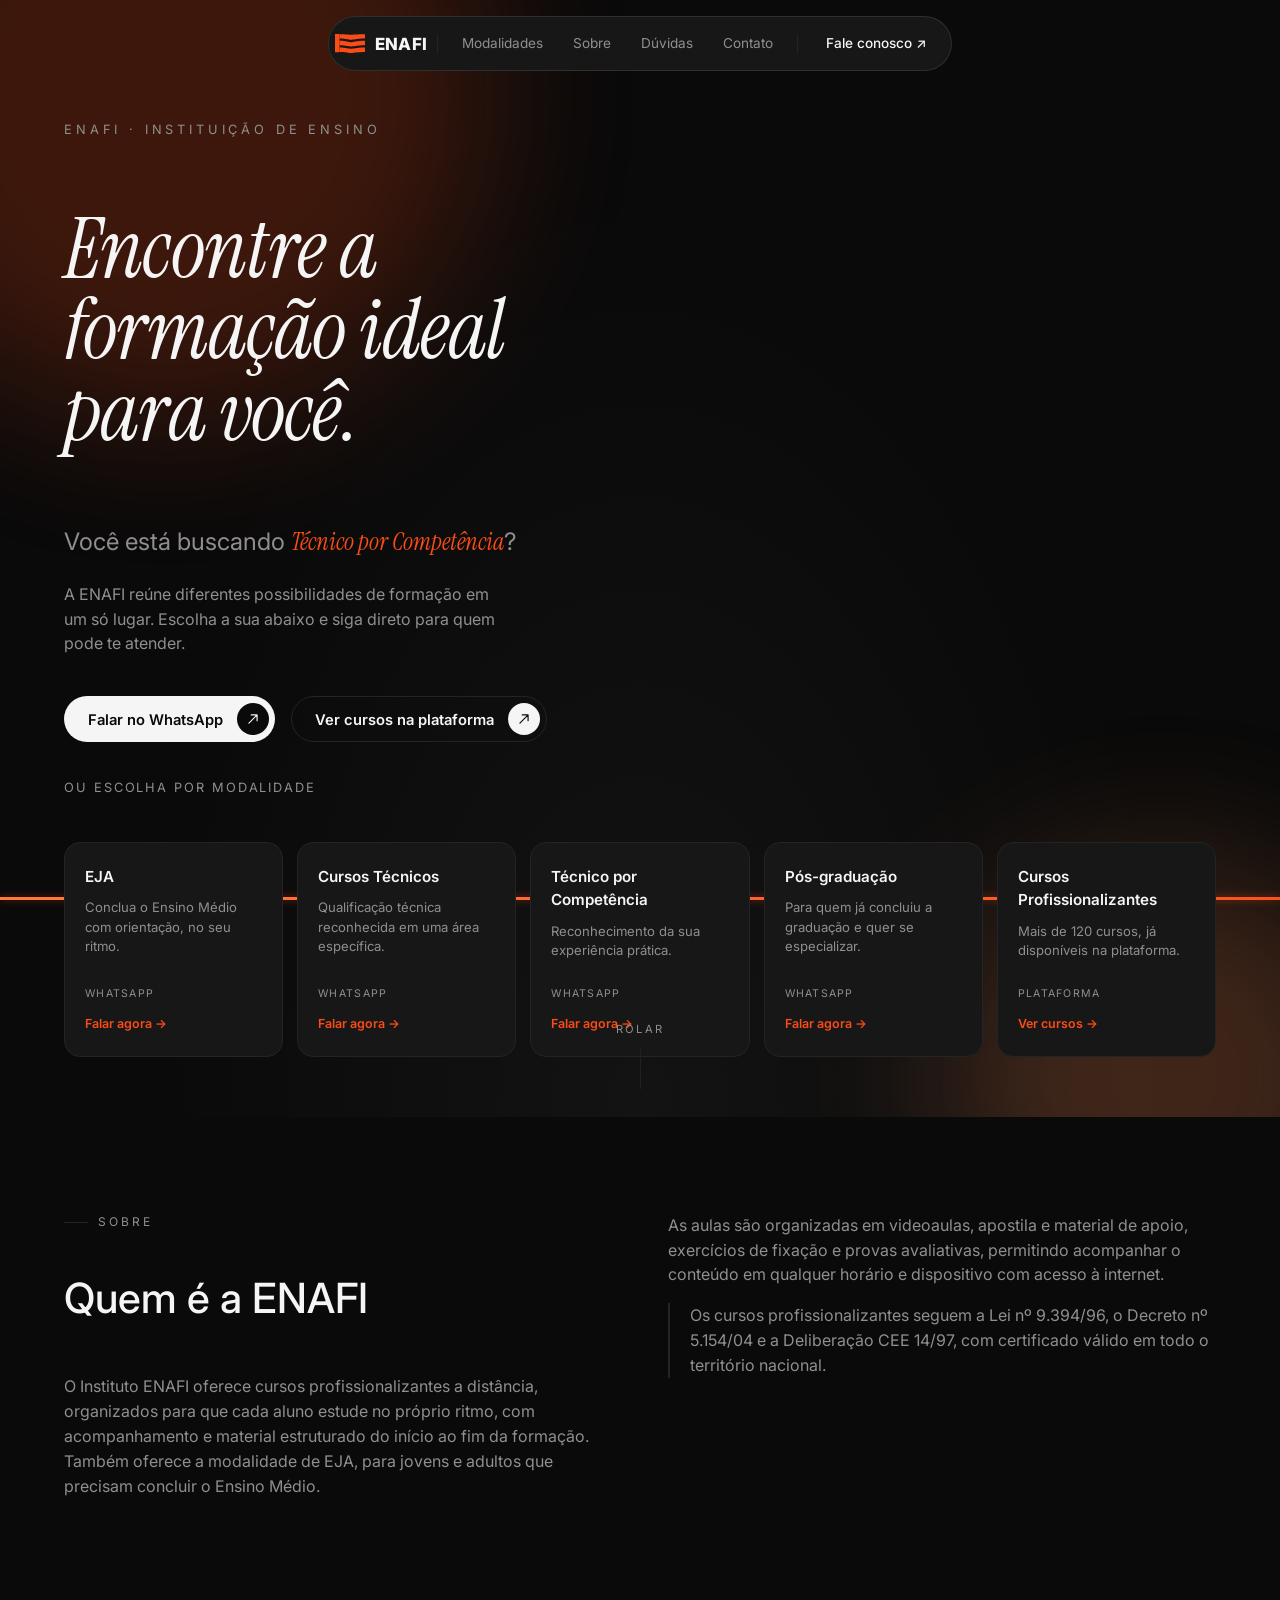
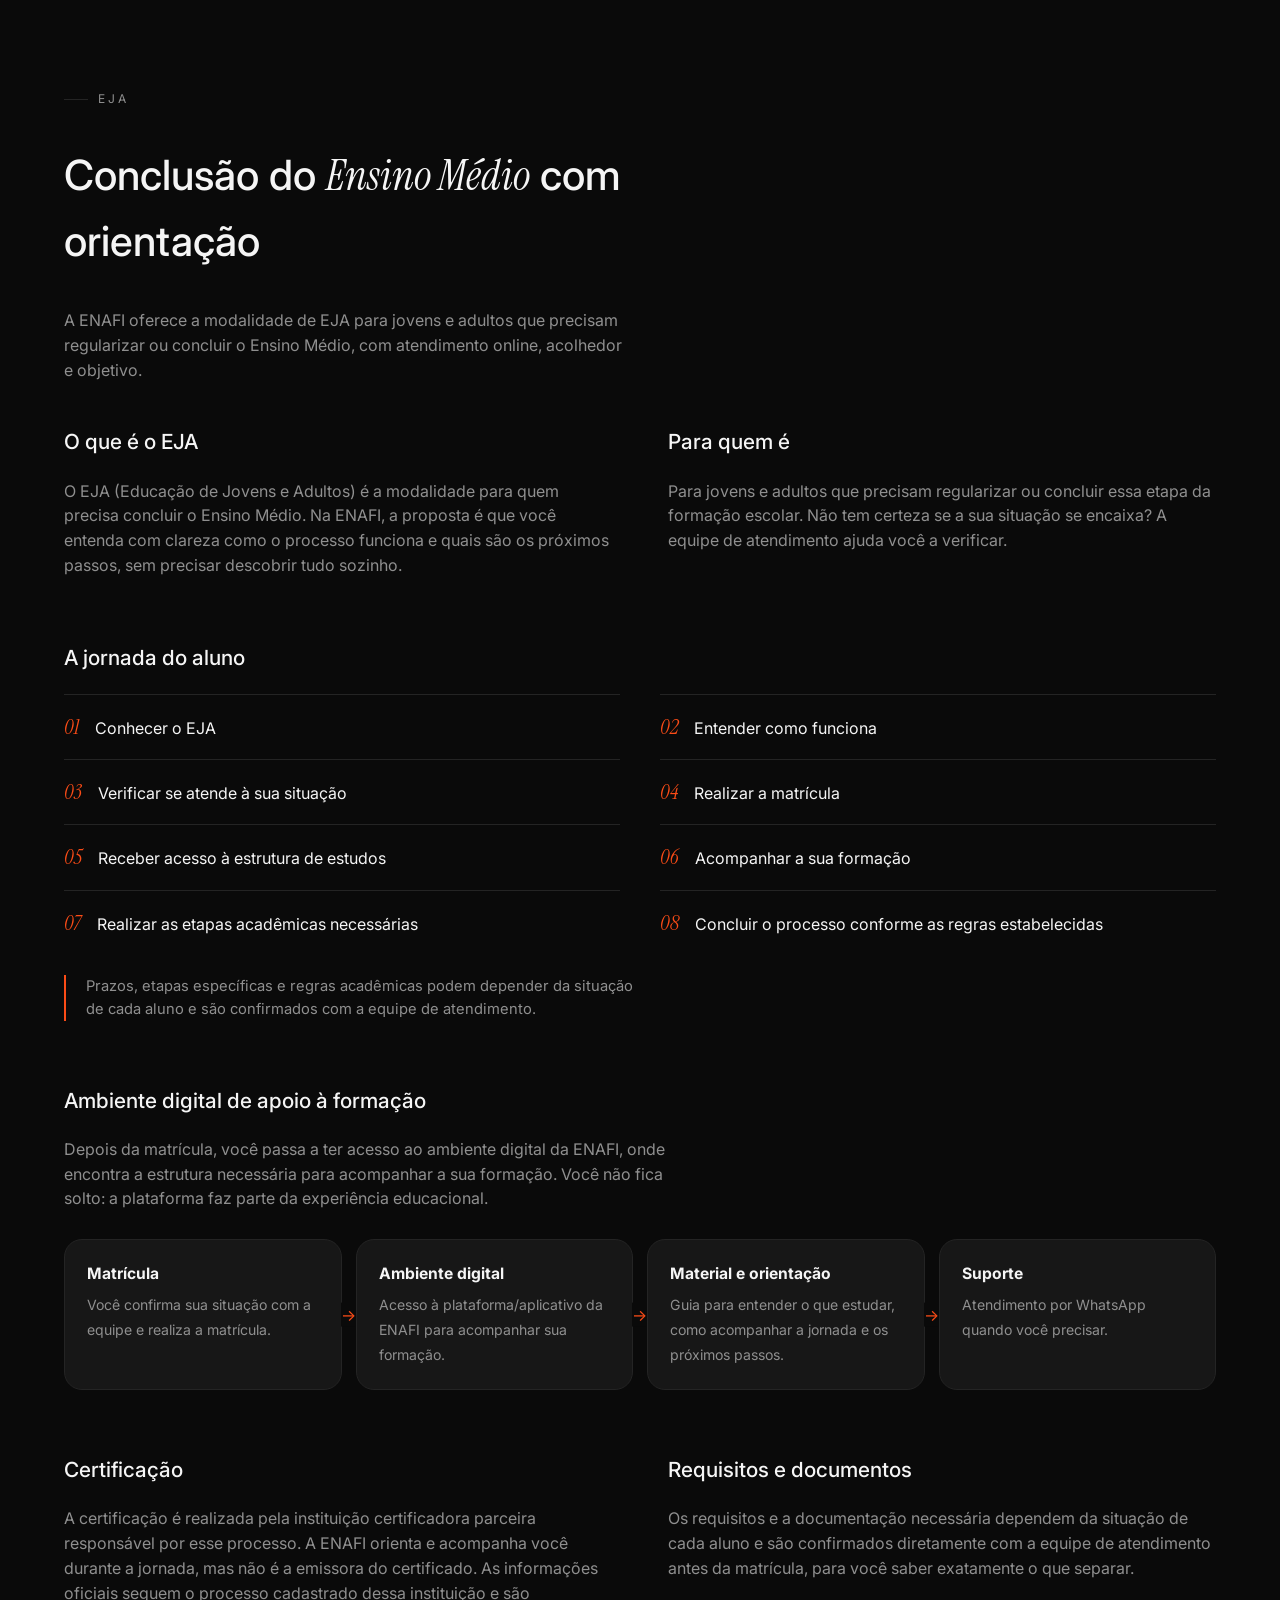
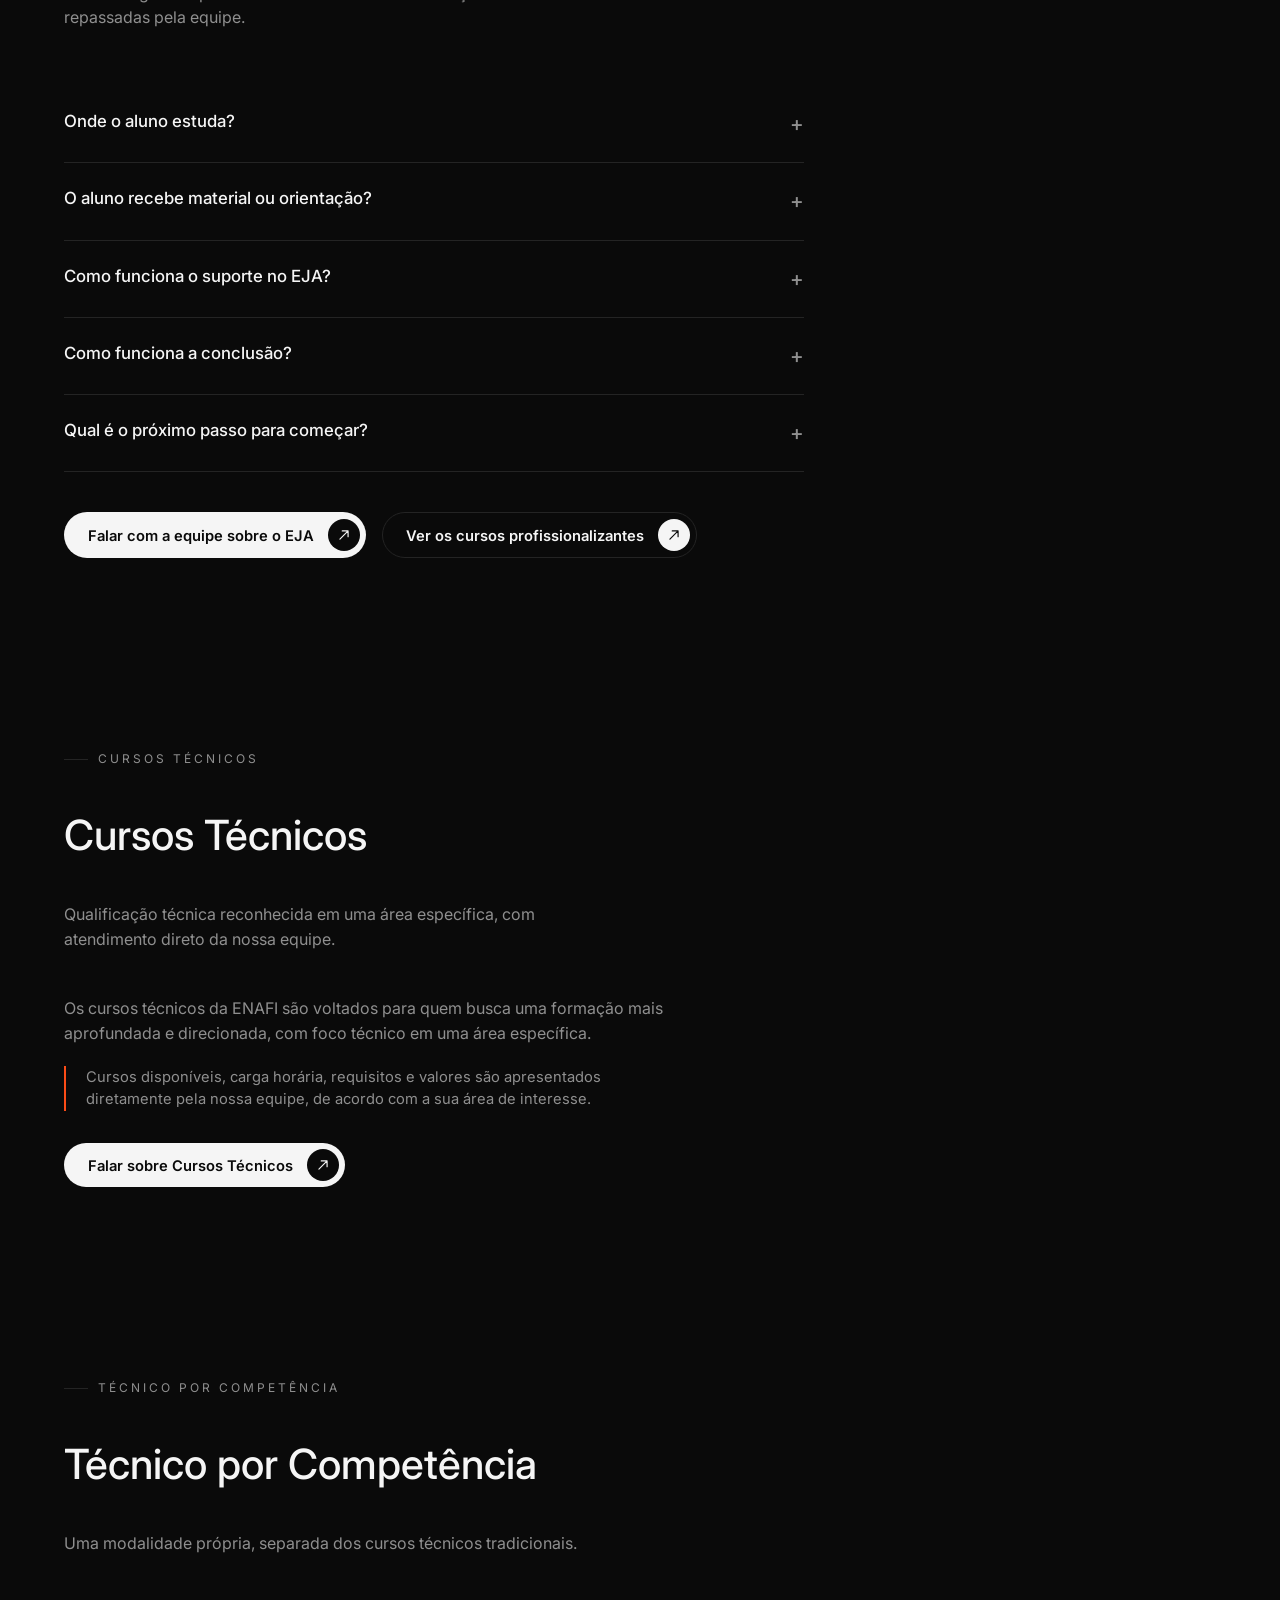
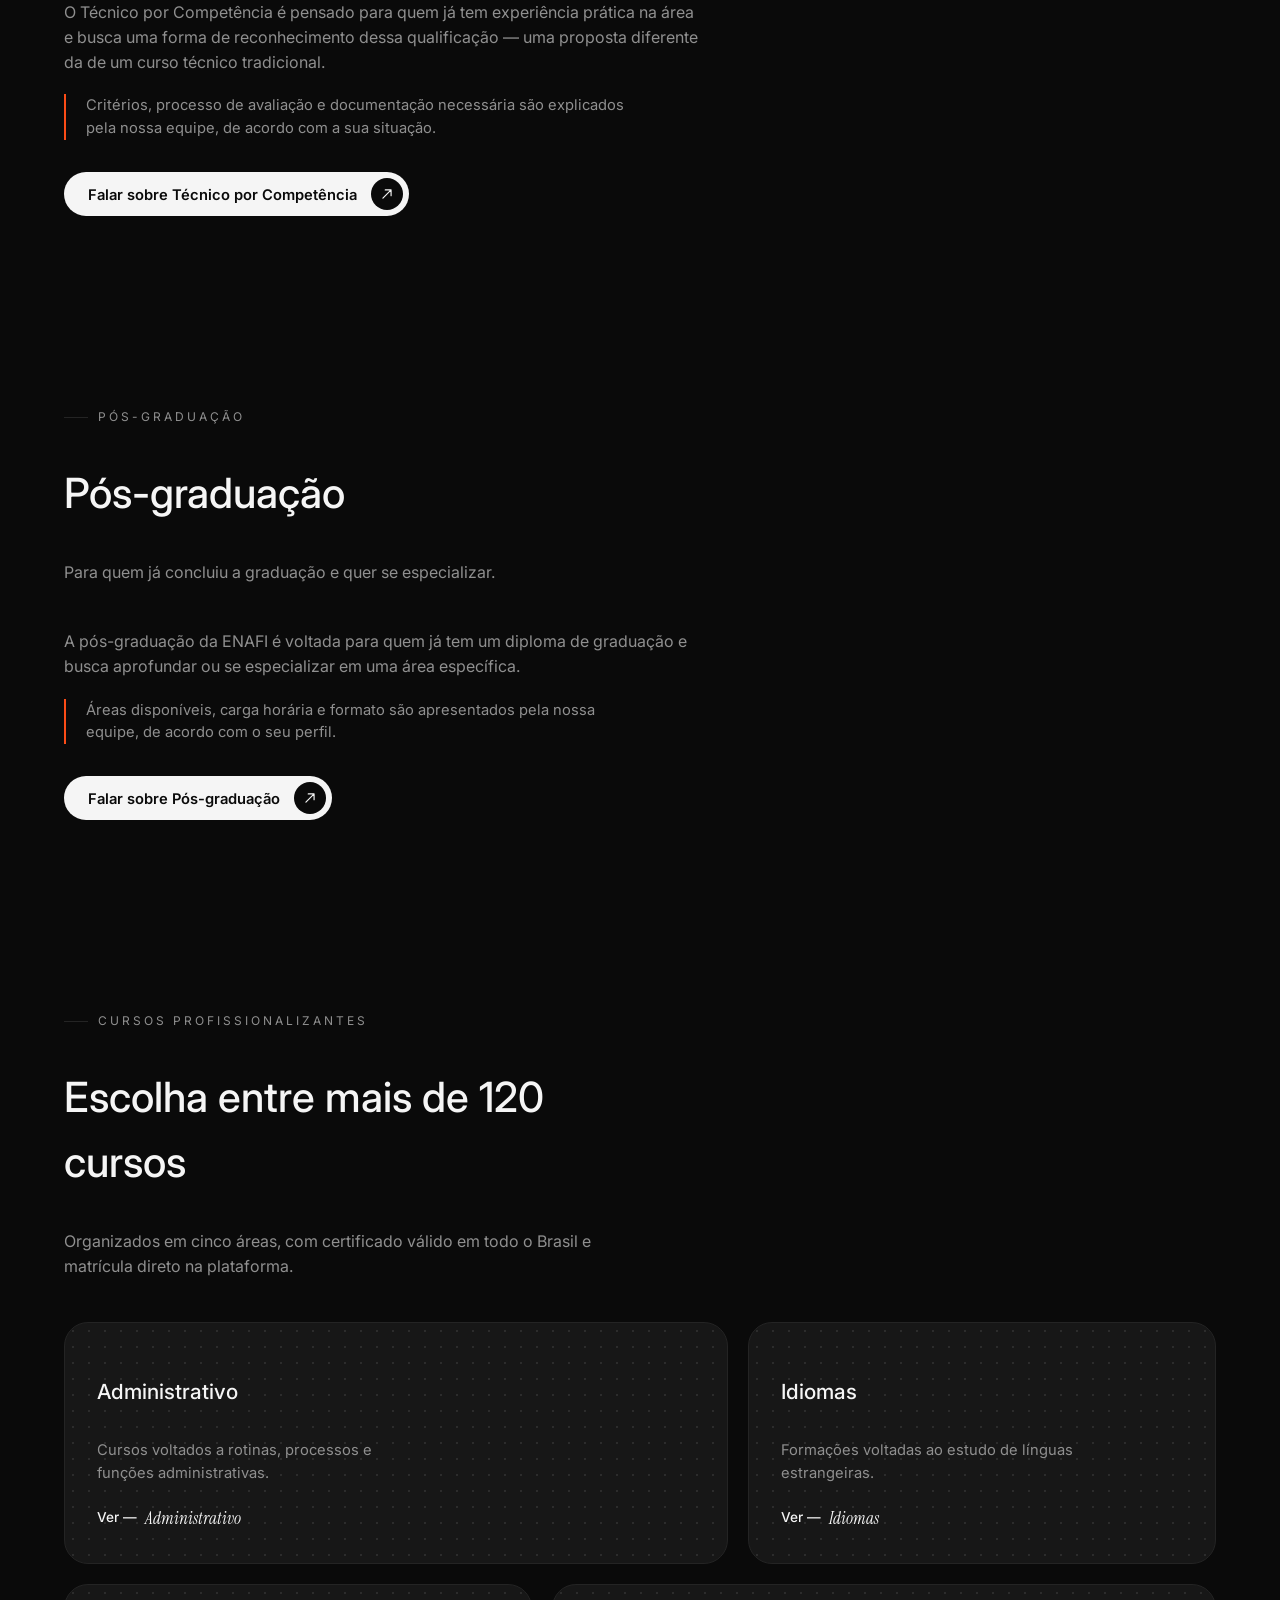
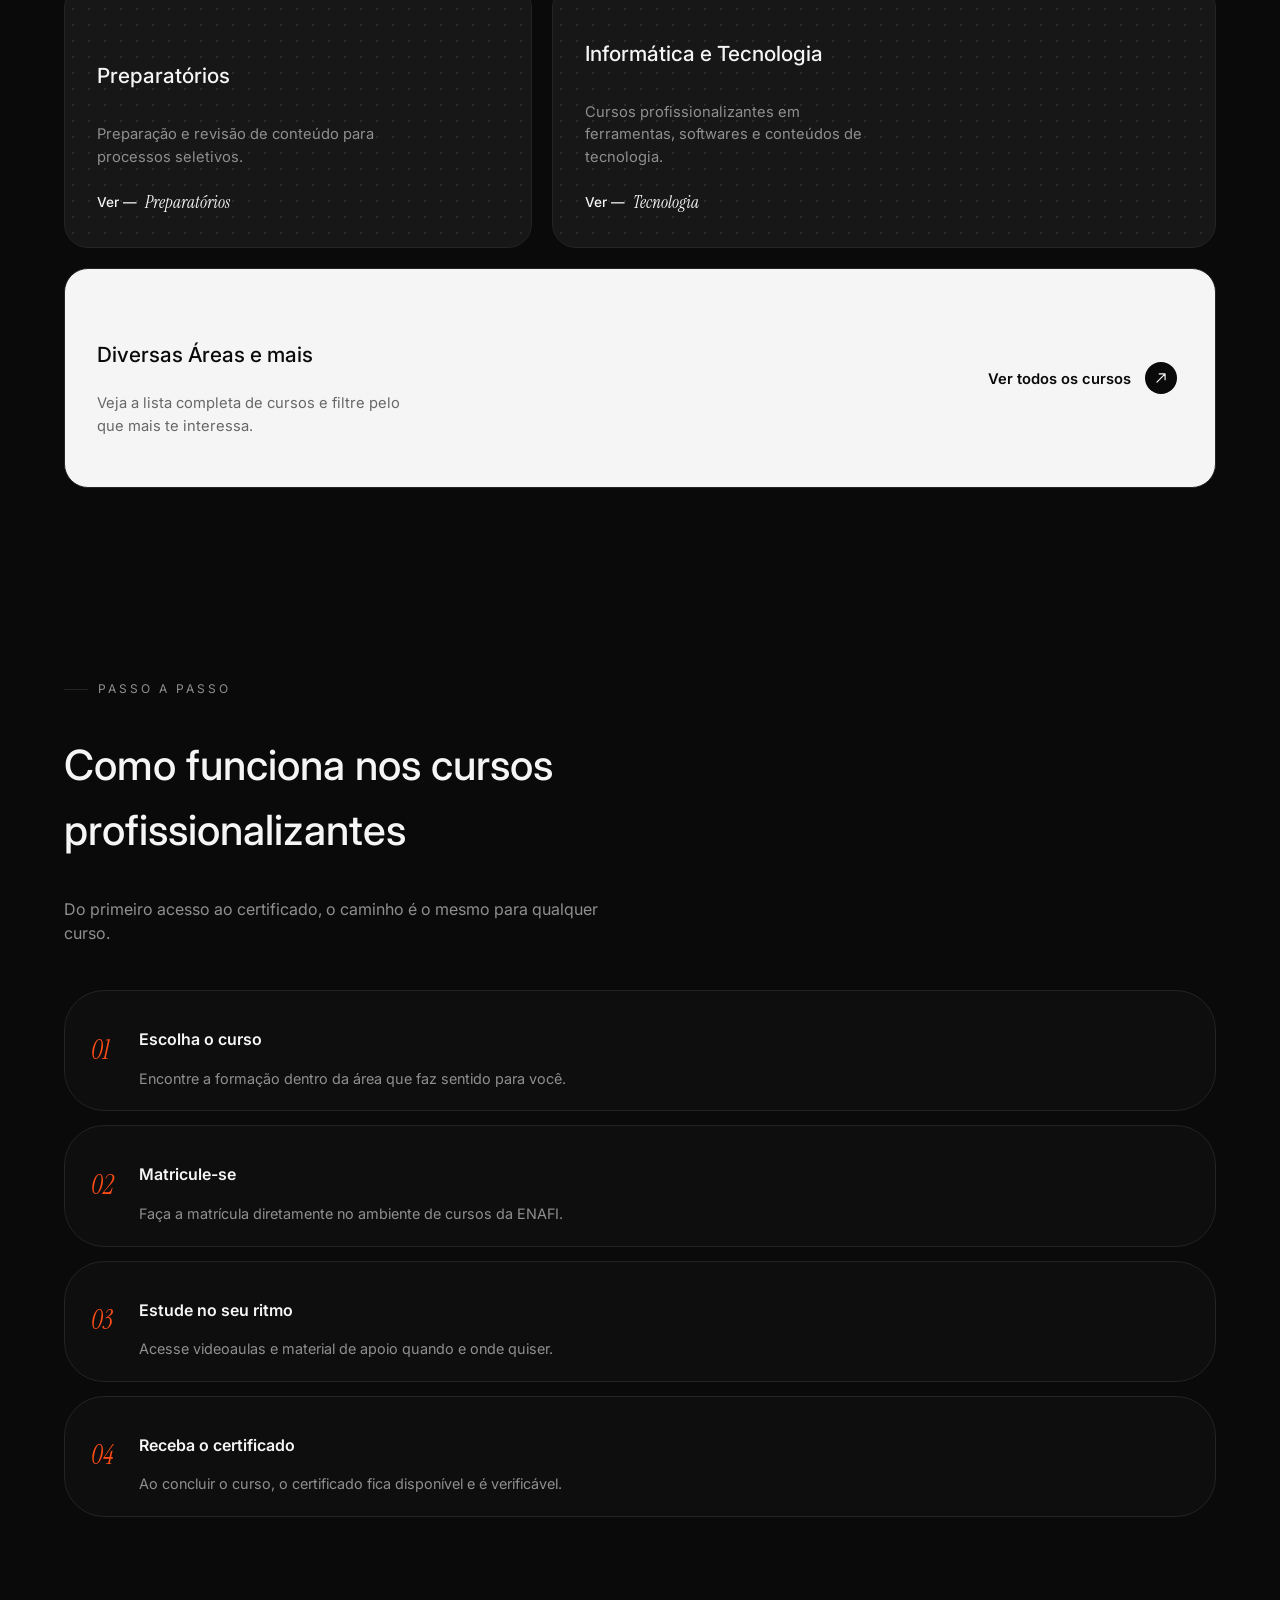
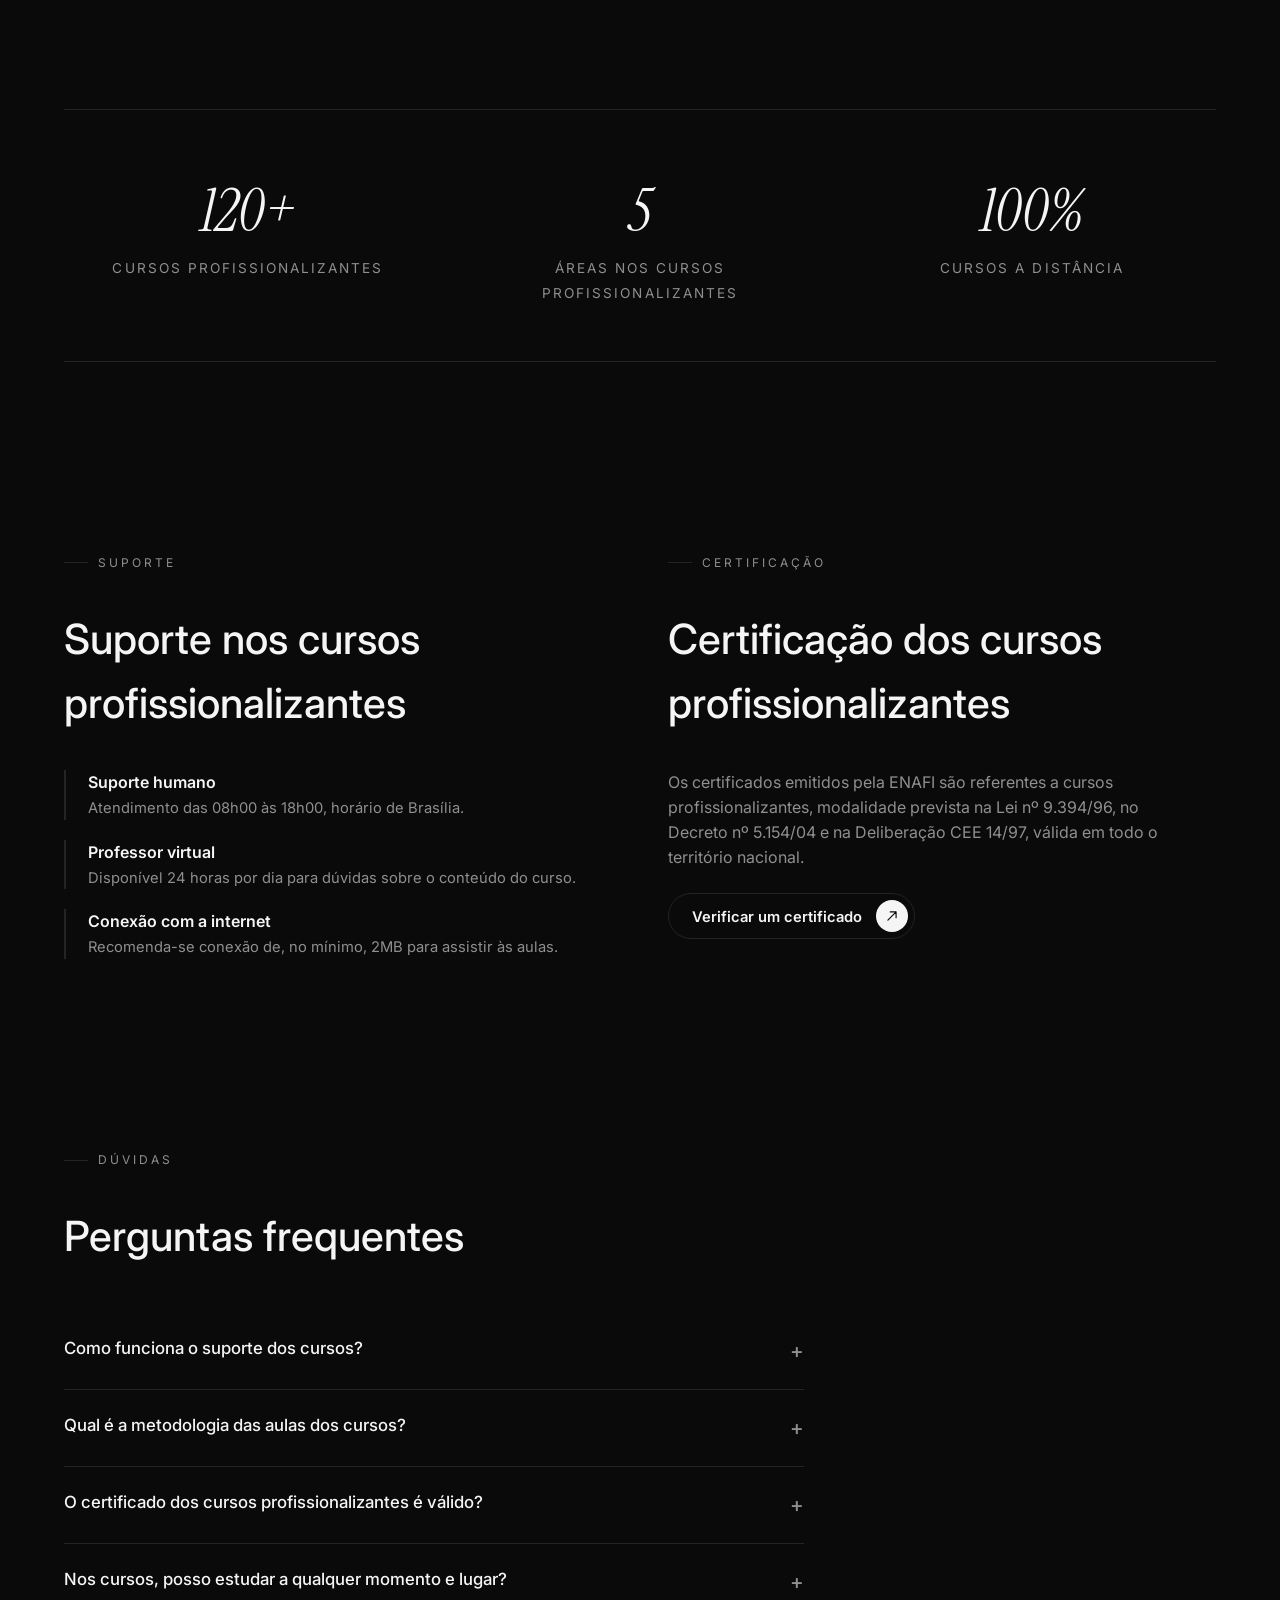
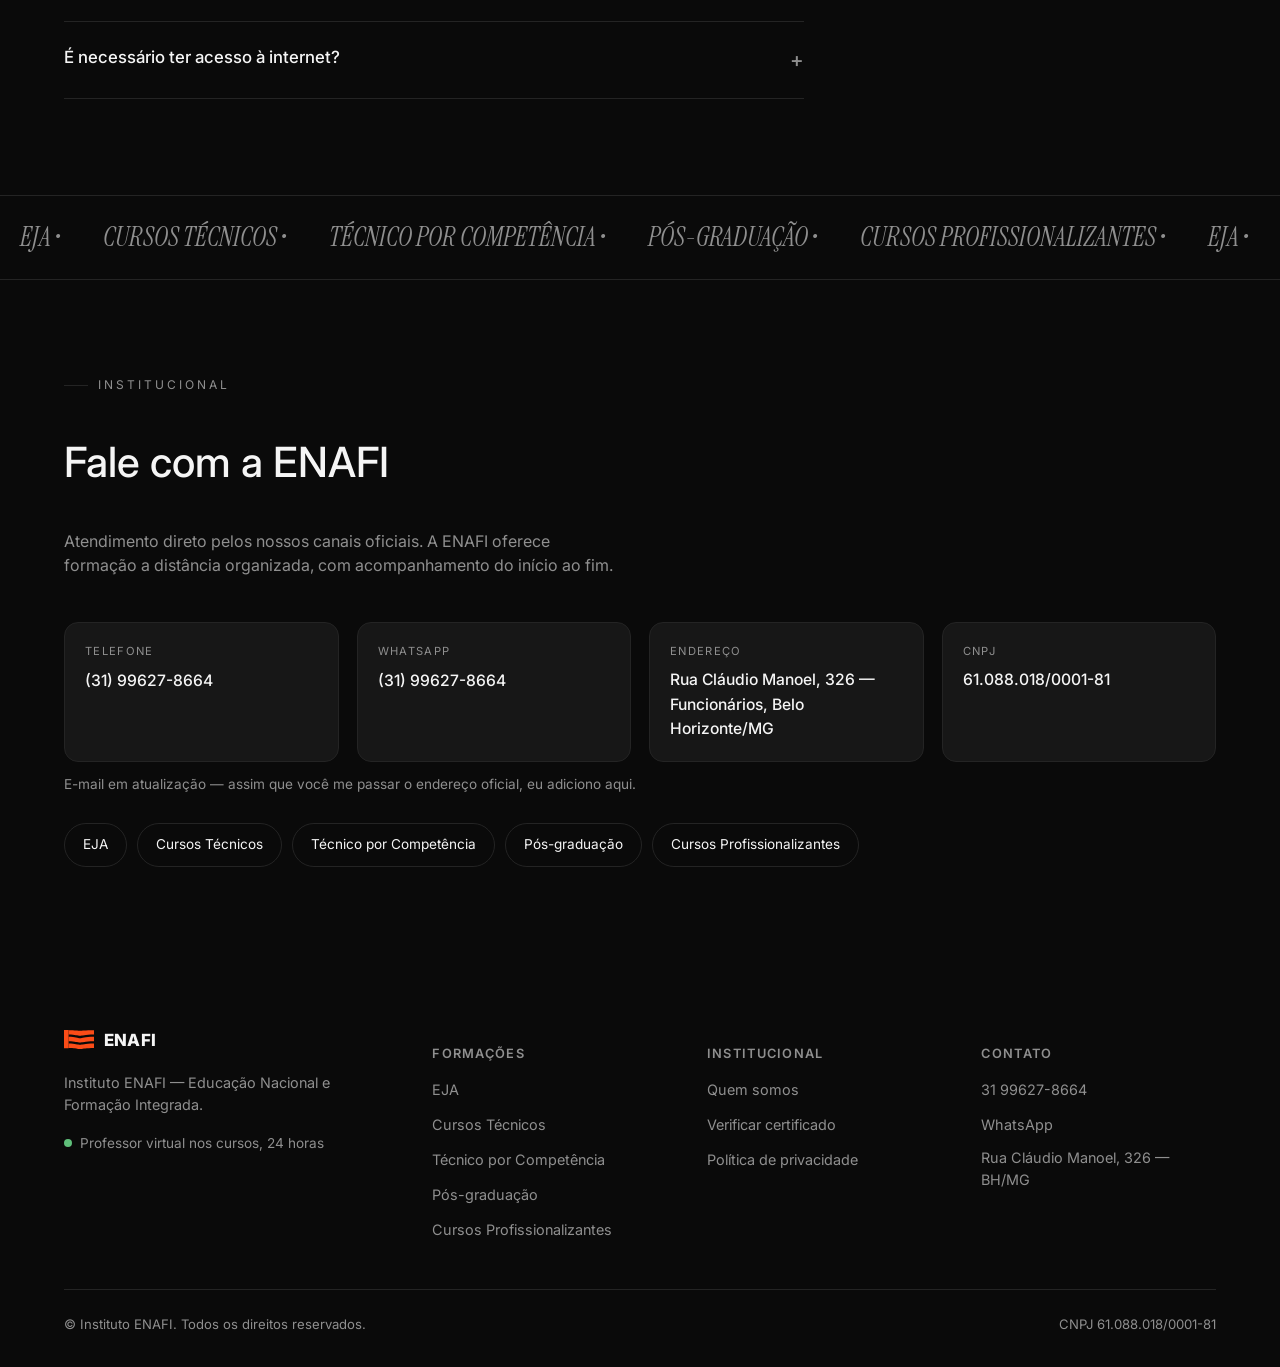
==== commit 049d937a: "Update index.html" ====
--- a/index.html
+++ b/index.html
@@ -4,7 +4,7 @@
 <meta charset="UTF-8">
 <meta name="viewport" content="width=device-width, initial-scale=1, viewport-fit=cover">
 <title>Instituto ENAFI | Educação Nacional e Formação Integrada</title>
-<meta name="description" content="Instituto ENAFI: mais de 120 cursos profissionalizantes a distância, com certificado válido em todo o Brasil, e EJA para quem precisa concluir o Ensino Médio.">
+<meta name="description" content="Instituto ENAFI: EJA, Cursos Técnicos, Técnico por Competência, Pós-graduação e Cursos Profissionalizantes em um só lugar. Encontre sua formação e fale direto com a nossa equipe.">
 <link rel="preconnect" href="https://fonts.googleapis.com">
 <link rel="preconnect" href="https://fonts.gstatic.com" crossorigin>
 <link href="https://fonts.googleapis.com/css2?family=Instrument+Serif:ital@1&family=Inter:wght@300;400;500;600;700&display=swap" rel="stylesheet">
@@ -102,6 +102,27 @@
   @keyframes scrollDown{0%{top:-100%} 100%{top:100%}}
   @media (prefers-reduced-motion:reduce){ .hero-bg span, .scroll-track::after{animation:none} }
 
+  .modal-grid{display:grid; grid-template-columns:repeat(5,1fr); gap:14px; margin-top:44px}
+  .modal-card{display:flex; flex-direction:column; gap:10px; padding:22px 20px; border:1px solid hsl(var(--stroke)); border-radius:16px; background:hsl(var(--surface)); transition:border-color .25s ease,transform .25s ease}
+  .modal-card:hover{border-color:#FB4C17; transform:translateY(-3px)}
+  .modal-card .mc-title{font-weight:600; font-size:.95rem; color:hsl(var(--text))}
+  .modal-card .mc-blurb{color:hsl(var(--muted)); font-size:.82rem; line-height:1.45; flex:1 1 auto}
+  .modal-card .mc-chan{font-size:.66rem; text-transform:uppercase; letter-spacing:.12em; color:hsl(var(--muted)); margin-top:16px}
+  .modal-card .mc-go{margin-top:2px; font-size:.78rem; color:#FB4C17; font-weight:600}
+  @media (max-width:1000px){ .modal-grid{grid-template-columns:repeat(3,1fr)} }
+  @media (max-width:640px){ .modal-grid{grid-template-columns:1fr 1fr} }
+  @media (max-width:420px){ .modal-grid{grid-template-columns:1fr} }
+
+  .contact-grid{display:grid; grid-template-columns:repeat(4,1fr); gap:18px; margin-top:8px}
+  .contact-grid .item{border:1px solid hsl(var(--stroke)); border-radius:14px; padding:20px; background:hsl(var(--surface))}
+  .contact-grid .item .label{display:block; font-size:.7rem; text-transform:uppercase; letter-spacing:.12em; color:hsl(var(--muted)); margin-bottom:8px}
+  .contact-grid .item a, .contact-grid .item p{font-size:.98rem; font-weight:500; margin:0}
+  .quick-links{display:flex; flex-wrap:wrap; gap:10px; margin-top:28px}
+  .quick-links a{padding:10px 18px; border:1px solid hsl(var(--stroke)); border-radius:999px; font-size:.85rem}
+  .quick-links a:hover{border-color:#FB4C17; color:#FB4C17}
+  @media (max-width:820px){ .contact-grid{grid-template-columns:1fr 1fr} }
+  @media (max-width:480px){ .contact-grid{grid-template-columns:1fr} }
+
   section{padding:96px 0}
   .sec-head{max-width:56ch; margin-bottom:44px}
   .sec-head .tag{display:flex; align-items:center; gap:10px; margin-bottom:18px}
@@ -234,14 +255,13 @@
     </a>
     <div class="navdiv"></div>
     <nav class="primary" aria-label="Navegação principal">
+      <a href="#modalidades">Modalidades</a>
       <a href="#sobre">Sobre</a>
-      <a href="#eja">EJA</a>
-      <a href="#areas">Áreas</a>
-      <a href="#como-funciona">Como funciona</a>
       <a href="#faq">Dúvidas</a>
+      <a href="#contato">Contato</a>
     </nav>
     <div class="navdiv"></div>
-    <a class="say-hi" href="https://curso.eadaulas.com/institutoenafi/loja_virtual/contato.php"><span>Fale conosco ↗</span></a>
+    <a class="say-hi" href="https://api.whatsapp.com/send?phone=5531996278664&text=Olá%21%20Gostaria%20de%20mais%20informações%20sobre%20a%20ENAFI."><span>Fale conosco ↗</span></a>
     <label class="nav-toggle-label" for="nav-toggle" aria-label="Abrir menu">
       <svg width="20" height="20" viewBox="0 0 24 24" fill="none"><path d="M3 6h18M3 12h18M3 18h18" stroke="currentColor" stroke-width="1.8" stroke-linecap="round"/></svg>
     </label>
@@ -253,21 +273,53 @@
   <section class="hero">
     <div class="hero-bg" aria-hidden="true"><span></span><span></span></div>
     <div class="wrap">
-      <p class="eyebrow">Educação nacional e formação integrada</p>
-      <h1>Formação organizada para você estudar do seu jeito.</h1>
-      <p class="role-line">Estude <em class="sr" id="roleWord">Administrativo</em> onde você estiver.</p>
-      <p class="lead">O Instituto ENAFI reúne cursos profissionalizantes em cinco áreas de formação, com certificado válido em todo o território nacional e ensino a distância flexível.</p>
-      <div class="cta-row">
-        <a class="btn-roll is-solid" href="#areas">
-          <span class="roll"><span class="roll-inner"><span>Ver formações</span><span>Ver formações</span></span></span>
+      <p class="eyebrow">ENAFI · Instituição de Ensino</p>
+      <h1>Encontre a formação ideal para você.</h1>
+      <p class="role-line">Você está buscando <em class="sr" id="roleWord">EJA</em>?</p>
+      <p class="lead">A ENAFI reúne diferentes possibilidades de formação em um só lugar. Escolha a sua abaixo e siga direto para quem pode te atender.</p>
+      <div class="cta-row reveal">
+        <a class="btn-roll is-solid" href="https://api.whatsapp.com/send?phone=5531996278664&text=Ol%C3%A1%21%20Gostaria%20de%20mais%20informa%C3%A7%C3%B5es%20sobre%20a%20ENAFI." target="_blank" rel="noopener">
+          <span class="roll"><span class="roll-inner"><span>Falar no WhatsApp</span><span>Falar no WhatsApp</span></span></span>
           <span class="icon-circle" aria-hidden="true"><svg width="14" height="14" viewBox="0 0 24 24" fill="none"><path d="M5 19 19 5M9 5h10v10" stroke="currentColor" stroke-width="2" stroke-linecap="round" stroke-linejoin="round"/></svg></span>
         </a>
-        <a class="btn-roll is-outline" href="https://api.whatsapp.com/send?phone=5531996278664">
-          <span class="roll"><span class="roll-inner"><span>Falar com o suporte</span><span>Falar com o suporte</span></span></span>
+        <a class="btn-roll is-outline" href="https://curso.eadaulas.com/institutoenafi" target="_blank" rel="noopener">
+          <span class="roll"><span class="roll-inner"><span>Ver cursos na plataforma</span><span>Ver cursos na plataforma</span></span></span>
           <span class="icon-circle" aria-hidden="true"><svg width="14" height="14" viewBox="0 0 24 24" fill="none"><path d="M5 19 19 5M9 5h10v10" stroke="currentColor" stroke-width="2" stroke-linecap="round" stroke-linejoin="round"/></svg></span>
         </a>
       </div>
-      <p class="muted" style="margin-top:28px; font-size:.9rem">Precisa concluir o Ensino Médio? <a href="#eja" style="color:#FB4C17; font-weight:600">Conheça o EJA da ENAFI</a></p>
+      <p class="reveal" style="margin-top:36px; font-size:.8rem; text-transform:uppercase; letter-spacing:.15em; color:hsl(var(--muted))">Ou escolha por modalidade</p>
+      <div class="modal-grid reveal-group" id="modalidades">
+        <a class="modal-card reveal" href="https://api.whatsapp.com/send?phone=5531996278664&text=Ol%C3%A1%21%20Quero%20saber%20mais%20sobre%20o%20EJA%20da%20ENAFI." target="_blank" rel="noopener">
+          <span class="mc-title">EJA</span>
+          <span class="mc-blurb">Conclua o Ensino Médio com orientação, no seu ritmo.</span>
+          <span class="mc-chan">WhatsApp</span>
+          <span class="mc-go">Falar agora →</span>
+        </a>
+        <a class="modal-card reveal" href="https://api.whatsapp.com/send?phone=5531996278664&text=Ol%C3%A1%21%20Quero%20saber%20mais%20sobre%20os%20Cursos%20T%C3%A9cnicos%20da%20ENAFI." target="_blank" rel="noopener">
+          <span class="mc-title">Cursos Técnicos</span>
+          <span class="mc-blurb">Qualificação técnica reconhecida em uma área específica.</span>
+          <span class="mc-chan">WhatsApp</span>
+          <span class="mc-go">Falar agora →</span>
+        </a>
+        <a class="modal-card reveal" href="https://api.whatsapp.com/send?phone=5531996278664&text=Ol%C3%A1%21%20Quero%20saber%20mais%20sobre%20o%20T%C3%A9cnico%20por%20Compet%C3%AAncia%20da%20ENAFI." target="_blank" rel="noopener">
+          <span class="mc-title">Técnico por Competência</span>
+          <span class="mc-blurb">Reconhecimento da sua experiência prática.</span>
+          <span class="mc-chan">WhatsApp</span>
+          <span class="mc-go">Falar agora →</span>
+        </a>
+        <a class="modal-card reveal" href="https://api.whatsapp.com/send?phone=5531996278664&text=Ol%C3%A1%21%20Quero%20saber%20mais%20sobre%20a%20P%C3%B3s-gradua%C3%A7%C3%A3o%20da%20ENAFI." target="_blank" rel="noopener">
+          <span class="mc-title">Pós-graduação</span>
+          <span class="mc-blurb">Para quem já concluiu a graduação e quer se especializar.</span>
+          <span class="mc-chan">WhatsApp</span>
+          <span class="mc-go">Falar agora →</span>
+        </a>
+        <a class="modal-card reveal" href="https://curso.eadaulas.com/institutoenafi" target="_blank" rel="noopener">
+          <span class="mc-title">Cursos Profissionalizantes</span>
+          <span class="mc-blurb">Mais de 120 cursos, já disponíveis na plataforma.</span>
+          <span class="mc-chan">Plataforma</span>
+          <span class="mc-go">Ver cursos →</span>
+        </a>
+      </div>
     </div>
     <div class="scroll-ind"><span>ROLAR</span><div class="scroll-track"></div></div>
   </section>
@@ -323,14 +375,53 @@
 
       <div class="cta-row reveal" style="margin-top:40px">
         <a class="btn-roll is-solid" href="https://api.whatsapp.com/send?phone=5531996278664&amp;text=Ol%C3%A1!%20Quero%20saber%20mais%20sobre%20o%20EJA%20da%20ENAFI."><span class="roll"><span class="roll-inner"><span>Falar com a equipe sobre o EJA</span><span>Falar com a equipe sobre o EJA</span></span></span><span class="icon-circle" aria-hidden="true"><svg width="14" height="14" viewBox="0 0 24 24" fill="none"><path d="M5 19 19 5M9 5h10v10" stroke="currentColor" stroke-width="2" stroke-linecap="round" stroke-linejoin="round"/></svg></span></a>
-        <a class="btn-roll is-outline" href="#areas"><span class="roll"><span class="roll-inner"><span>Ver os cursos profissionalizantes</span><span>Ver os cursos profissionalizantes</span></span></span><span class="icon-circle" aria-hidden="true"><svg width="14" height="14" viewBox="0 0 24 24" fill="none"><path d="M5 19 19 5M9 5h10v10" stroke="currentColor" stroke-width="2" stroke-linecap="round" stroke-linejoin="round"/></svg></span></a>
-      </div>
-    </div>
-  </section>
-
-  <section id="areas">
-    <div class="wrap">
-      <div class="sec-head reveal"><div class="tag"><i></i><span>Áreas de formação</span></div><h2>Formações em destaque</h2><p>Escolha a área que mais se aproxima do que você quer estudar.</p></div>
+        <a class="btn-roll is-outline" href="#profissionalizantes"><span class="roll"><span class="roll-inner"><span>Ver os cursos profissionalizantes</span><span>Ver os cursos profissionalizantes</span></span></span><span class="icon-circle" aria-hidden="true"><svg width="14" height="14" viewBox="0 0 24 24" fill="none"><path d="M5 19 19 5M9 5h10v10" stroke="currentColor" stroke-width="2" stroke-linecap="round" stroke-linejoin="round"/></svg></span></a>
+      </div>
+    </div>
+  </section>
+
+  <section id="tecnicos">
+    <div class="wrap">
+      <div class="sec-head reveal"><div class="tag"><i></i><span>Cursos Técnicos</span></div><h2>Cursos Técnicos</h2><p>Qualificação técnica reconhecida em uma área específica, com atendimento direto da nossa equipe.</p></div>
+      <div class="reveal" style="max-width:64ch">
+        <p class="muted">Os cursos técnicos da ENAFI são voltados para quem busca uma formação mais aprofundada e direcionada, com foco técnico em uma área específica.</p>
+        <p class="note">Cursos disponíveis, carga horária, requisitos e valores são apresentados diretamente pela nossa equipe, de acordo com a sua área de interesse.</p>
+      </div>
+      <div class="cta-row reveal" style="margin-top:32px">
+        <a class="btn-roll is-solid" href="https://api.whatsapp.com/send?phone=5531996278664&text=Olá%21%20Quero%20saber%20mais%20sobre%20os%20Cursos%20Técnicos%20da%20ENAFI."><span class="roll"><span class="roll-inner"><span>Falar sobre Cursos Técnicos</span><span>Falar sobre Cursos Técnicos</span></span></span><span class="icon-circle" aria-hidden="true"><svg width="14" height="14" viewBox="0 0 24 24" fill="none"><path d="M5 19 19 5M9 5h10v10" stroke="currentColor" stroke-width="2" stroke-linecap="round" stroke-linejoin="round"/></svg></span></a>
+      </div>
+    </div>
+  </section>
+
+  <section id="competencia">
+    <div class="wrap">
+      <div class="sec-head reveal"><div class="tag"><i></i><span>Técnico por Competência</span></div><h2>Técnico por Competência</h2><p>Uma modalidade própria, separada dos cursos técnicos tradicionais.</p></div>
+      <div class="reveal" style="max-width:64ch">
+        <p class="muted">O Técnico por Competência é pensado para quem já tem experiência prática na área e busca uma forma de reconhecimento dessa qualificação — uma proposta diferente da de um curso técnico tradicional.</p>
+        <p class="note">Critérios, processo de avaliação e documentação necessária são explicados pela nossa equipe, de acordo com a sua situação.</p>
+      </div>
+      <div class="cta-row reveal" style="margin-top:32px">
+        <a class="btn-roll is-solid" href="https://api.whatsapp.com/send?phone=5531996278664&text=Olá%21%20Quero%20saber%20mais%20sobre%20o%20Técnico%20por%20Competência%20da%20ENAFI."><span class="roll"><span class="roll-inner"><span>Falar sobre Técnico por Competência</span><span>Falar sobre Técnico por Competência</span></span></span><span class="icon-circle" aria-hidden="true"><svg width="14" height="14" viewBox="0 0 24 24" fill="none"><path d="M5 19 19 5M9 5h10v10" stroke="currentColor" stroke-width="2" stroke-linecap="round" stroke-linejoin="round"/></svg></span></a>
+      </div>
+    </div>
+  </section>
+
+  <section id="pos">
+    <div class="wrap">
+      <div class="sec-head reveal"><div class="tag"><i></i><span>Pós-graduação</span></div><h2>Pós-graduação</h2><p>Para quem já concluiu a graduação e quer se especializar.</p></div>
+      <div class="reveal" style="max-width:64ch">
+        <p class="muted">A pós-graduação da ENAFI é voltada para quem já tem um diploma de graduação e busca aprofundar ou se especializar em uma área específica.</p>
+        <p class="note">Áreas disponíveis, carga horária e formato são apresentados pela nossa equipe, de acordo com o seu perfil.</p>
+      </div>
+      <div class="cta-row reveal" style="margin-top:32px">
+        <a class="btn-roll is-solid" href="https://api.whatsapp.com/send?phone=5531996278664&text=Olá%21%20Quero%20saber%20mais%20sobre%20a%20Pós-graduação%20da%20ENAFI."><span class="roll"><span class="roll-inner"><span>Falar sobre Pós-graduação</span><span>Falar sobre Pós-graduação</span></span></span><span class="icon-circle" aria-hidden="true"><svg width="14" height="14" viewBox="0 0 24 24" fill="none"><path d="M5 19 19 5M9 5h10v10" stroke="currentColor" stroke-width="2" stroke-linecap="round" stroke-linejoin="round"/></svg></span></a>
+      </div>
+    </div>
+  </section>
+
+  <section id="profissionalizantes">
+    <div class="wrap">
+      <div class="sec-head reveal"><div class="tag"><i></i><span>Cursos Profissionalizantes</span></div><h2>Escolha entre mais de 120 cursos</h2><p>Organizados em cinco áreas, com certificado válido em todo o Brasil e matrícula direto na plataforma.</p></div>
       <div class="bento reveal-group">
         <div class="card reveal">
           <h3>Administrativo</h3><p>Cursos voltados a rotinas, processos e funções administrativas.</p>
@@ -374,7 +465,7 @@
   <section>
     <div class="wrap"><div class="stats reveal-group">
       <div class="reveal"><strong>120+</strong><span>Cursos profissionalizantes</span></div>
-      <div class="reveal"><strong>5</strong><span>Áreas de formação</span></div>
+      <div class="reveal"><strong>5</strong><span>Áreas nos cursos profissionalizantes</span></div>
       <div class="reveal"><strong>100%</strong><span>Cursos a distância</span></div>
     </div></div>
   </section>
@@ -416,9 +507,29 @@
 </main>
 
 <div class="marquee-wrap"><div class="marquee-track">
-  <span>CERTIFICADO VÁLIDO EM TODO O BRASIL •</span><span>ENSINO A DISTÂNCIA •</span><span>CINCO ÁREAS DE FORMAÇÃO •</span>
-  <span>CERTIFICADO VÁLIDO EM TODO O BRASIL •</span><span>ENSINO A DISTÂNCIA •</span><span>CINCO ÁREAS DE FORMAÇÃO •</span>
+  <span>EJA •</span><span>CURSOS TÉCNICOS •</span><span>TÉCNICO POR COMPETÊNCIA •</span><span>PÓS-GRADUAÇÃO •</span><span>CURSOS PROFISSIONALIZANTES •</span>
+  <span>EJA •</span><span>CURSOS TÉCNICOS •</span><span>TÉCNICO POR COMPETÊNCIA •</span><span>PÓS-GRADUAÇÃO •</span><span>CURSOS PROFISSIONALIZANTES •</span>
 </div></div>
+
+<section id="contato">
+  <div class="wrap">
+    <div class="sec-head reveal"><div class="tag"><i></i><span>Institucional</span></div><h2>Fale com a ENAFI</h2><p>Atendimento direto pelos nossos canais oficiais. A ENAFI oferece formação a distância organizada, com acompanhamento do início ao fim.</p></div>
+    <div class="contact-grid reveal-group">
+      <div class="item reveal"><span class="label">Telefone</span><a href="tel:+5531996278664">(31) 99627-8664</a></div>
+      <div class="item reveal"><span class="label">WhatsApp</span><a href="https://api.whatsapp.com/send?phone=5531996278664">(31) 99627-8664</a></div>
+      <div class="item reveal"><span class="label">Endereço</span><p>Rua Cláudio Manoel, 326 — Funcionários, Belo Horizonte/MG</p></div>
+      <div class="item reveal"><span class="label">CNPJ</span><p>61.088.018/0001-81</p></div>
+    </div>
+    <p class="reveal" style="margin-top:12px; font-size:.85rem; color:hsl(var(--muted))">E-mail em atualização — assim que você me passar o endereço oficial, eu adiciono aqui.</p>
+    <div class="quick-links reveal">
+      <a href="#eja">EJA</a>
+      <a href="#tecnicos">Cursos Técnicos</a>
+      <a href="#competencia">Técnico por Competência</a>
+      <a href="#pos">Pós-graduação</a>
+      <a href="#profissionalizantes">Cursos Profissionalizantes</a>
+    </div>
+  </div>
+</section>
 
 <footer>
   <div class="wrap">
@@ -431,14 +542,14 @@
         <p class="muted" style="margin-top:16px; max-width:30ch; font-size:.9rem">Instituto ENAFI — Educação Nacional e Formação Integrada.</p>
         <div class="avail"><span class="dot"></span>Professor virtual nos cursos, 24 horas</div>
       </div>
-      <div><h4>Áreas</h4><ul>
-        <li><a href="https://curso.eadaulas.com/institutoenafi/loja_virtual/cursos.php?id=ADMINISTRATIVO">Administrativo</a></li>
-        <li><a href="https://curso.eadaulas.com/institutoenafi/loja_virtual/cursos.php?id=IDIOMAS">Idiomas</a></li>
-        <li><a href="https://curso.eadaulas.com/institutoenafi/loja_virtual/cursos.php?id=INFORM%C3%81TICA%20E%20TECNOLOGIA">Tecnologia</a></li>
-        <li><a href="https://curso.eadaulas.com/institutoenafi/loja_virtual/cursos.php?id=PREPARAT%C3%93RIOS">Preparatórios</a></li>
+      <div><h4>Formações</h4><ul>
+        <li><a href="#eja">EJA</a></li>
+        <li><a href="#tecnicos">Cursos Técnicos</a></li>
+        <li><a href="#competencia">Técnico por Competência</a></li>
+        <li><a href="#pos">Pós-graduação</a></li>
+        <li><a href="#profissionalizantes">Cursos Profissionalizantes</a></li>
       </ul></div>
       <div><h4>Institucional</h4><ul>
-        <li><a href="#eja">EJA — Ensino Médio</a></li>
         <li><a href="https://curso.eadaulas.com/institutoenafi/loja_virtual/quemsomos.php">Quem somos</a></li>
         <li><a href="https://curso.eadaulas.com/institutoenafi/loja_virtual/verificar_certificado.php">Verificar certificado</a></li>
         <li><a href="https://curso.eadaulas.com/institutoenafi/loja_virtual/politica.php">Política de privacidade</a></li>
@@ -482,7 +593,7 @@
   function onScroll(){ if(header) header.classList.toggle('is-scrolled', window.scrollY>8); }
   window.addEventListener('scroll', onScroll, {passive:true}); onScroll();
 
-  var roles = ['Administrativo','Idiomas','Tecnologia','Preparatórios','Diversas Áreas'];
+  var roles = ['EJA','Cursos Técnicos','Técnico por Competência','Pós-graduação','Cursos Profissionalizantes'];
   var roleEl = document.getElementById('roleWord'); var ri = 0;
   if (!reduced) setInterval(function(){ ri=(ri+1)%roles.length; roleEl.textContent = roles[ri]; roleEl.style.animation='none'; void roleEl.offsetWidth; roleEl.style.animation=''; }, 2000);
   else roleEl.textContent = roles[0];
